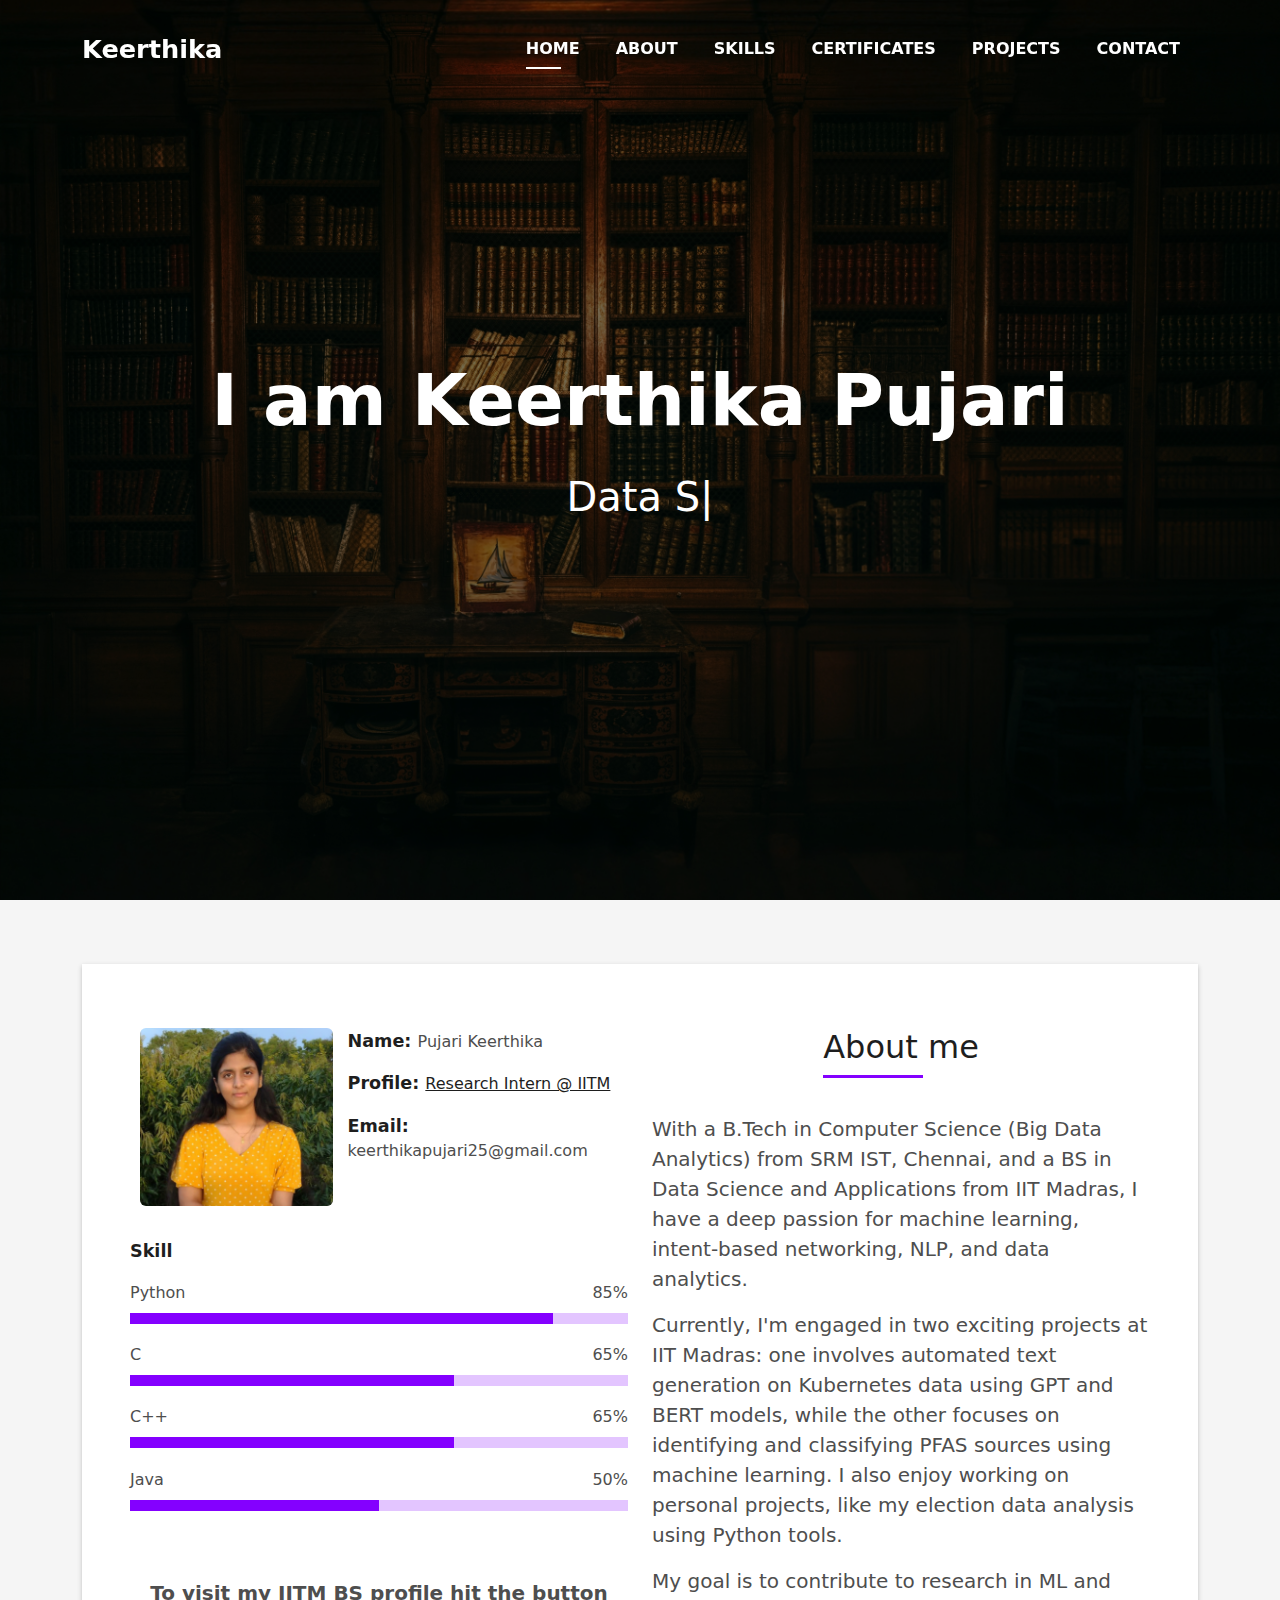
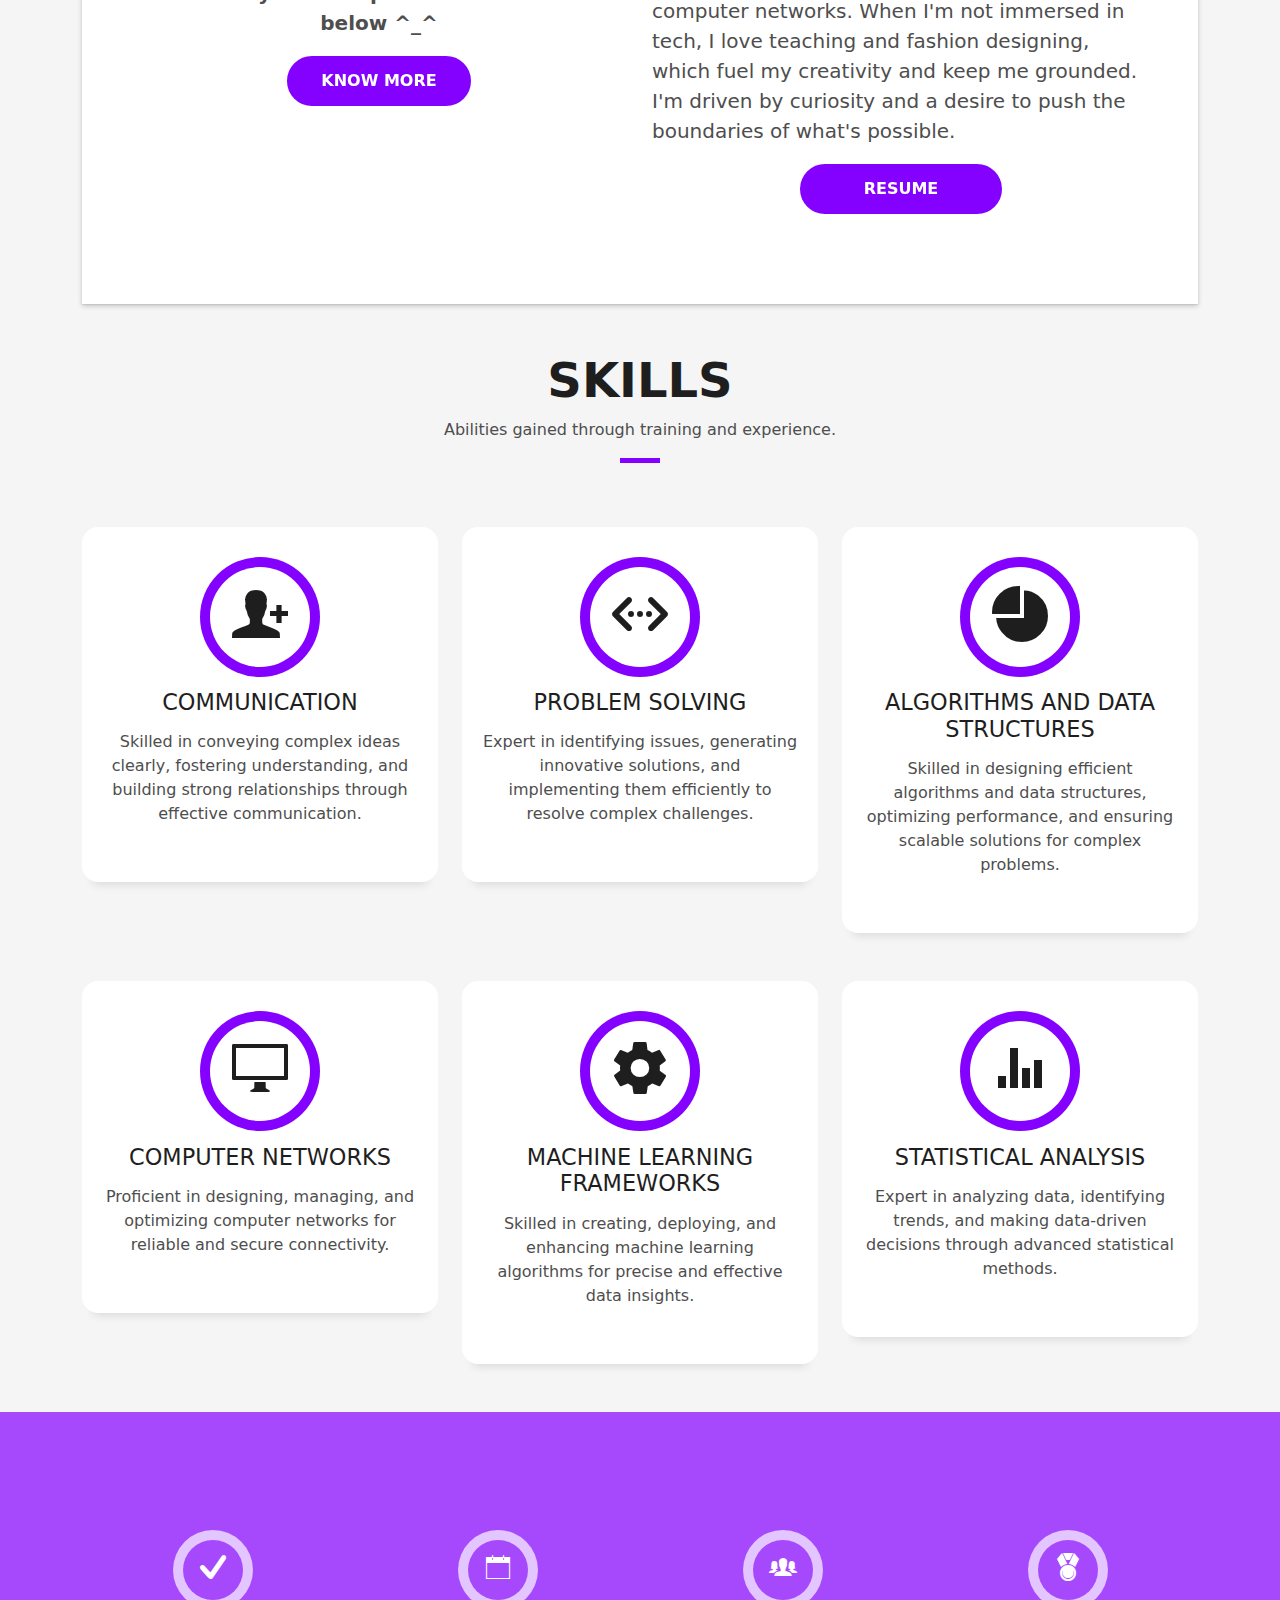
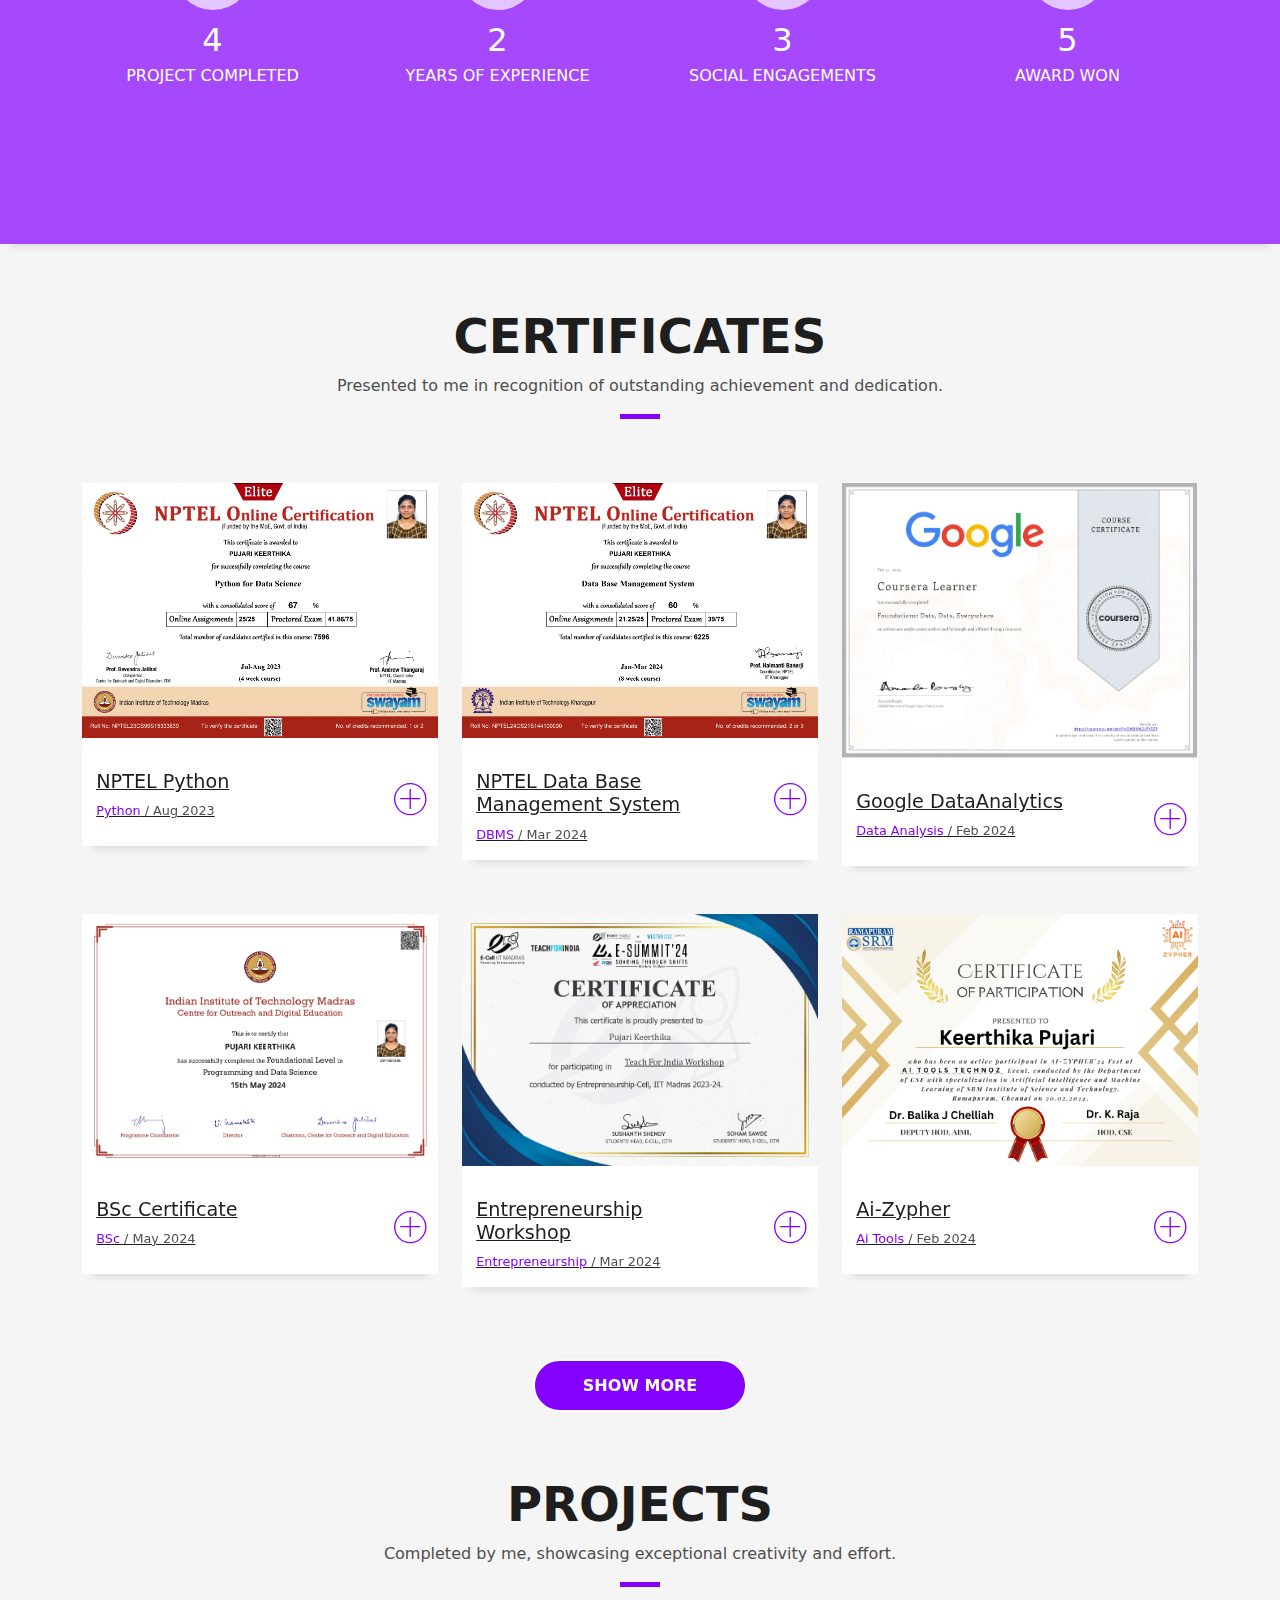
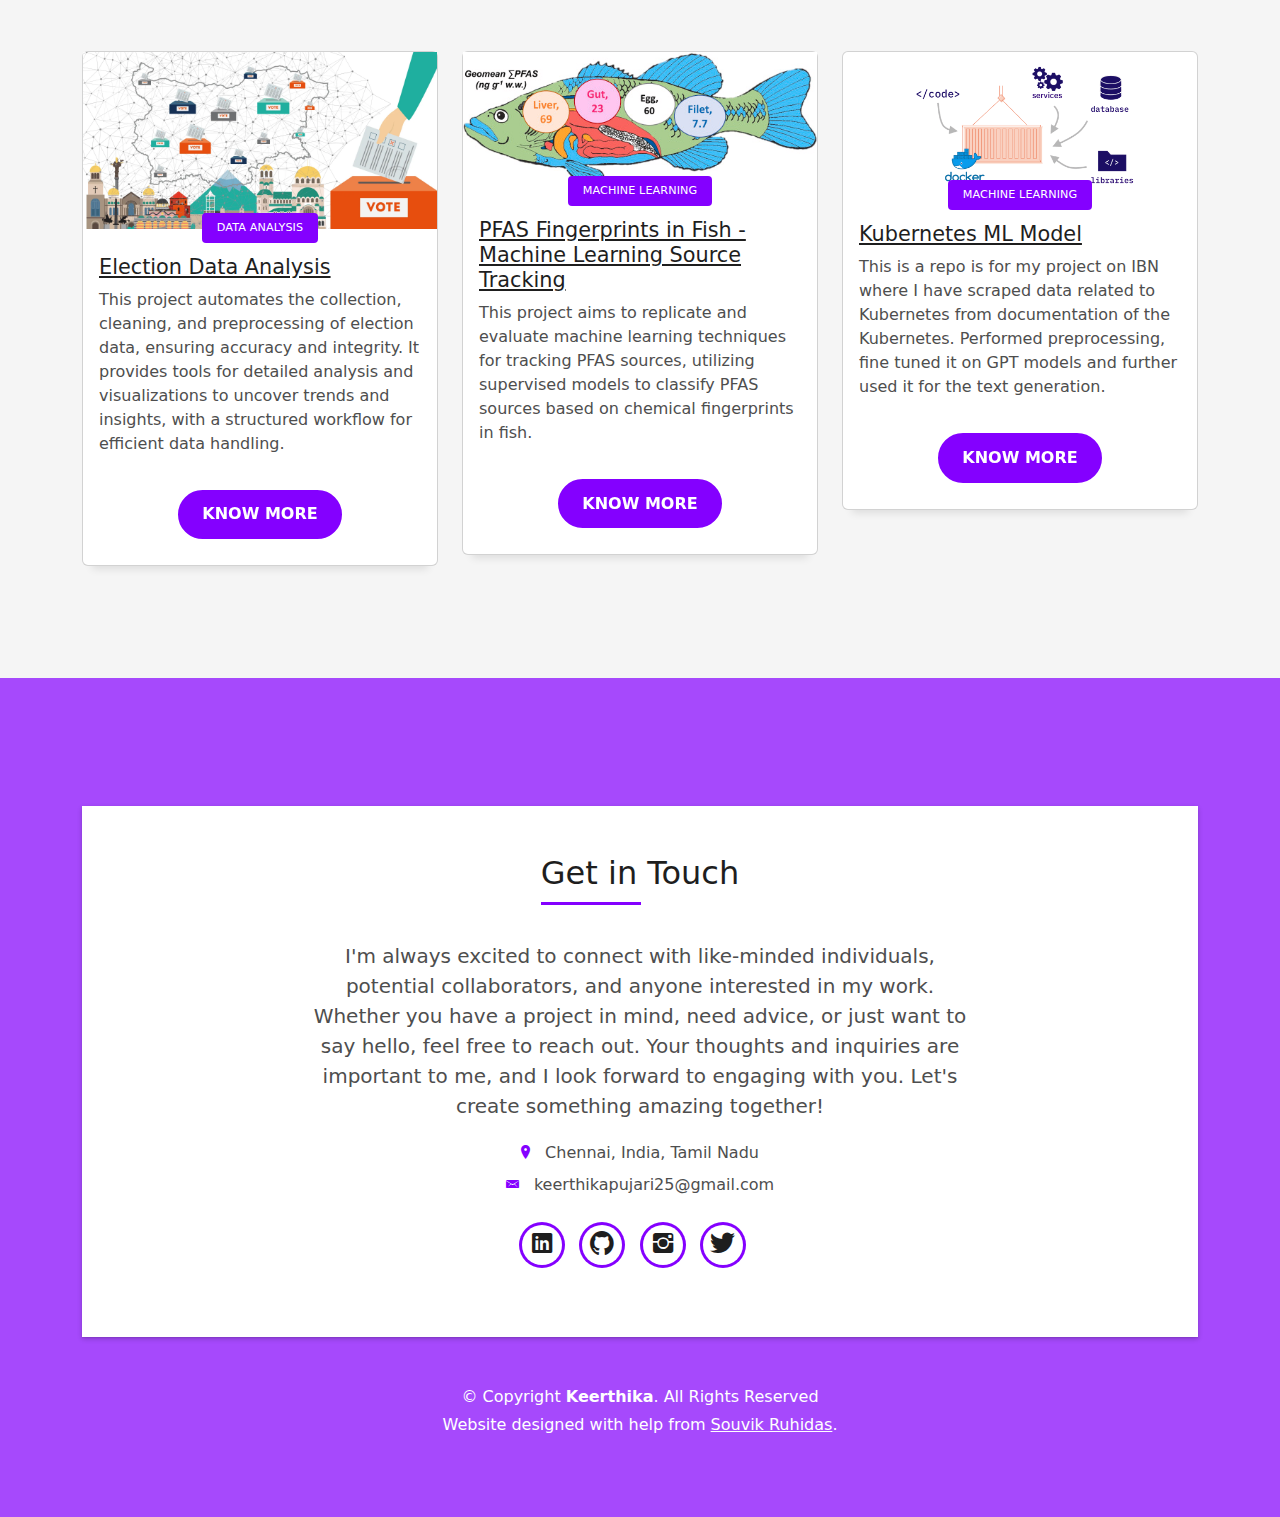
==== index.html @ 36813757 "Updated the details" ====
<!DOCTYPE html>
<html lang="en">

<head>
  <meta charset="utf-8">
  <title>Pujari Keerthika-Portfolio</title>
  <meta content="width=device-width, initial-scale=1.0" name="viewport">
  <meta content="" name="keywords">
  <meta content="" name="description">

  <!-- Favicons -->
  <link href="img/favicon.png" rel="icon">
  <link href="img/apple-touch-icon.png" rel="apple-touch-icon">

  <!-- Bootstrap CSS File -->
  <link href="lib/bootstrap/css/bootstrap.min.css" rel="stylesheet">
  <link href="https://cdn.jsdelivr.net/npm/bootstrap@5.3.0/dist/css/bootstrap.min.css" rel="stylesheet">


  <!-- Libraries CSS Files -->
  <link href="lib/font-awesome/css/font-awesome.min.css" rel="stylesheet">
  <link href="lib/animate/animate.min.css" rel="stylesheet">
  <link href="lib/ionicons/css/ionicons.min.css" rel="stylesheet">
  <link href="lib/owlcarousel/assets/owl.carousel.min.css" rel="stylesheet">
  <link href="lib/lightbox/css/lightbox.min.css" rel="stylesheet">

  <!-- Main Stylesheet File -->
  <link href="css/styles.css" rel="stylesheet">

</head>

<body id="page-top">

  <!--/ Nav Star /-->
  <nav class="navbar navbar-b navbar-trans navbar-expand-md fixed-top" id="mainNav">
    <div class="container">
      <a class="navbar-brand js-scroll" href="#page-top">Keerthika</a>
      <button class="navbar-toggler collapsed" type="button" data-toggle="collapse" data-target="#navbarDefault"
        aria-controls="navbarDefault" aria-expanded="false" aria-label="Toggle navigation">
        <span></span>
        <span></span>
        <span></span>
      </button>
      <div class="navbar-collapse collapse justify-content-end" id="navbarDefault">
        <ul class="navbar-nav">
          <li class="nav-item">
            <a class="nav-link js-scroll active" href="#home">Home</a>
          </li>
          <li class="nav-item">
            <a class="nav-link js-scroll" href="#about">About</a>
          </li>
          <li class="nav-item">
            <a class="nav-link js-scroll" href="#service">Skills</a>
          </li>
          <li class="nav-item">
            <a class="nav-link js-scroll" href="#work">Certificates</a>
          </li>
          <li class="nav-item">
            <a class="nav-link js-scroll" href="#blog">Projects</a>
          </li>
          <li class="nav-item">
            <a class="nav-link js-scroll" href="#contact">Contact</a>
          </li>
        </ul>
      </div>
    </div>
  </nav>
  <!--/ Nav End /-->

  <!--/ Intro Skew Star /-->
  <div id="home" class="intro route bg-image" style="background-image: url(img/intro-bg.jpg)">
    <div class="overlay-itro"></div>
    <div class="intro-content display-table">
      <div class="table-cell">
        <div class="container">
          <!--<p class="display-6 color-d">Hello, world!</p>-->
          <h1 class="intro-title mb-4">I am Keerthika Pujari</h1>
          <p class="intro-subtitle"><span class="text-slider-items">Data Science and Machine Learning
              Enthusiast</span><strong class="text-slider"></strong></p>
          <!-- <p class="pt-3"><a class="btn btn-primary btn js-scroll px-4" href="#about" role="button">Learn More</a></p> -->
        </div>
      </div>
    </div>
  </div>
  <!--/ Intro Skew End /-->

  <section id="about" class="about-mf sect-pt4 route">
    <div class="container">
      <div class="row">
        <div class="col-sm-12">
          <div class="box-shadow-full">
            <div class="row">
              <div class="col-md-6">
                <div class="row">
                  <div class="col-sm-6 col-md-5">
                    <div class="about-img">
                      <img src="img/me.jpeg" class="img-fluid rounded b-shadow-a" alt="">
                    </div>
                  </div>
                  <div class="col-sm-6 col-md-7">
                    <div class="about-info">
                      <p><span class="title-s">Name: </span> <span>Pujari Keerthika</span></p>
                      <p><span class="title-s">Profile: </span> <span><a
                            href="https://app.onlinedegree.iitm.ac.in/student/23F1001238">Research Intern @
                            IITM</a></span></p>
                      <p><span class="title-s">Email: </span> <span>keerthikapujari25@gmail.com</span></p>
                    </div>
                  </div>
                </div>
                <div class="skill-mf">
                  <p class="title-s">Skill</p>
                  <span>Python</span> <span class="pull-right">85%</span>
                  <div class="progress">
                    <div class="progress-bar" role="progressbar" style="width: 85%;" aria-valuenow="85"
                      aria-valuemin="0" aria-valuemax="100"></div>
                  </div>
                  <span>C</span> <span class="pull-right">65%</span>
                  <div class="progress">
                    <div class="progress-bar" role="progressbar" style="width: 65%" aria-valuenow="75" aria-valuemin="0"
                      aria-valuemax="100"></div>
                  </div>
                  <span>C++</span> <span class="pull-right">65%</span>
                  <div class="progress">
                    <div class="progress-bar" role="progressbar" style="width: 65%" aria-valuenow="50" aria-valuemin="0"
                      aria-valuemax="100"></div>
                  </div>
                  <span>Java</span> <span class="pull-right">50%</span>
                  <div class="progress">
                    <div class="progress-bar" role="progressbar" style="width: 50%" aria-valuenow="90" aria-valuemin="0"
                      aria-valuemax="100"></div>
                  </div>
                </div>
                <br><br>
                <p style="font-size: 1.25em; text-align: center; font-weight: 700;">To visit my IITM BS profile hit the button below ^_^</p>
                <a href="https://app.onlinedegree.iitm.ac.in/student/23F1001238" target="_blank">
                  <button class="btn-24">
                    <span class="text">Know More</span>
                    <span aria-hidden="" class="marquee">Redirect</span>
                  </button>
                </a><br>
              </div>
              <div class="col-md-6">
                <div class="about-me pt-4 pt-md-0">
                  <div class="title-box-2">
                    <h5 class="title-left">
                      About me
                    </h5>
                  </div>
                  <p class="lead">
                    With a B.Tech in Computer Science (Big Data Analytics) from SRM IST, Chennai, and a BS in Data
                    Science
                    and Applications from IIT Madras, I have a deep passion for machine learning, intent-based
                    networking, NLP, and data analytics.
                  </p>
                  <p class="lead">
                    Currently, I'm engaged in two exciting projects at IIT Madras: one involves automated text
                    generation on Kubernetes data using GPT and BERT models,
                    while the other focuses on identifying and classifying PFAS sources using machine learning.
                    I also enjoy working on personal projects, like my election data analysis using Python tools.
                  </p>
                  <p class="lead">
                    My goal is to contribute to research in ML and computer networks. When I'm not immersed in tech, I
                    love teaching and fashion designing,
                    which fuel my creativity and keep me grounded. I'm driven by curiosity and a desire to push the
                    boundaries of what's possible.
                  </p>
                  <a href="./assets/IITM_BS_Resume.pdf" target="_blank">
                    <button class="btn-24">
                      <span class="text">Resume</span>
                      <span aria-hidden="" class="marquee">Download</span>
                    </button>
                  </a><br>
                </div>
              </div>
            </div>
          </div>
        </div>
      </div>
    </div>
  </section>

  <!--/ Section Skills Star /-->
  <section id="service" class="services-mf route">
    <div class="container">
      <div class="row">
        <div class="col-sm-12">
          <div class="title-box text-center">
            <h3 class="title-a">
              Skills
            </h3>
            <p class="subtitle-a">
              Abilities gained through training and experience.
            </p>
            <div class="line-mf"></div>
          </div>
        </div>
      </div>
      <div class="row">
        <div class="col-md-4">
          <div class="service-box">
            <div class="service-ico">
              <span class="ico-circle"><i class="ion-person-add"></i></span>
            </div>
            <div class="service-content">
              <h2 class="s-title">Communication</h2>
              <p class="s-description text-center">
                Skilled in conveying complex ideas clearly, fostering understanding, and building strong relationships
                through effective communication.
              </p>
            </div>
          </div>
        </div>
        <div class="col-md-4">
          <div class="service-box">
            <div class="service-ico">
              <span class="ico-circle"><i class="ion-code-working"></i></span>
            </div>
            <div class="service-content">
              <h2 class="s-title">Problem Solving</h2>
              <p class="s-description text-center">
                Expert in identifying issues, generating innovative solutions, and implementing them efficiently to
                resolve complex challenges.
              </p>
            </div>
          </div>
        </div>
        <div class="col-md-4">
          <div class="service-box">
            <div class="service-ico">
              <span class="ico-circle"><i class="ion-pie-graph"></i></span>
            </div>
            <div class="service-content">
              <h2 class="s-title">Algorithms and Data Structures </h2>
              <p class="s-description text-center">
                Skilled in designing efficient algorithms and data structures, optimizing performance, and ensuring
                scalable solutions for complex problems.
              </p>
            </div>
          </div>
        </div>
        <div class="col-md-4">
          <div class="service-box">
            <div class="service-ico">
              <span class="ico-circle"><i class="ion-monitor"></i></span>
            </div>
            <div class="service-content">
              <h2 class="s-title">Computer Networks</h2>
              <p class="s-description text-center">
                Proficient in designing, managing, and optimizing computer networks for reliable and secure
                connectivity.
              </p>
            </div>
          </div>
        </div>
        <div class="col-md-4">
          <div class="service-box">
            <div class="service-ico">
              <span class="ico-circle"><i class="ion-android-settings"></i></span>
            </div>
            <div class="service-content">
              <h2 class="s-title">Machine Learning Frameworks</h2>
              <p class="s-description text-center">
                Skilled in creating, deploying, and enhancing machine learning algorithms for precise and effective data
                insights.
              </p>
            </div>
          </div>
        </div>
        <div class="col-md-4">
          <div class="service-box">
            <div class="service-ico">
              <span class="ico-circle"><i class="ion-stats-bars"></i></span>
            </div>
            <div class="service-content">
              <h2 class="s-title">Statistical Analysis</h2>
              <p class="s-description text-center">
                Expert in analyzing data, identifying trends, and making data-driven decisions through advanced
                statistical methods.
              </p>
            </div>
          </div>
        </div>
      </div>
    </div>
  </section>
  <!--/ Section Skills End /-->

  <div class="section-counter paralax-mf bg-image" style="background-image: url(img/counters-bg.jpg)">
    <div class="overlay-mf"></div>
    <div class="container">
      <div class="row">
        <div class="col-sm-3 col-lg-3">
          <div class="counter-box">
            <div class="counter-ico">
              <span class="ico-circle"><i class="ion-checkmark-round"></i></span>
            </div>
            <div class="counter-num">
              <p class="counter">4</p>
              <span class="counter-text">PROJECT COMPLETED</span>
            </div>
          </div>
        </div>
        <div class="col-sm-3 col-lg-3">
          <div class="counter-box pt-4 pt-md-0">
            <div class="counter-ico">
              <span class="ico-circle"><i class="ion-ios-calendar-outline"></i></span>
            </div>
            <div class="counter-num">
              <p class="counter">2</p>
              <span class="counter-text">YEARS OF EXPERIENCE</span>
            </div>
          </div>
        </div>
        <div class="col-sm-3 col-lg-3">
          <div class="counter-box pt-4 pt-md-0">
            <div class="counter-ico">
              <span class="ico-circle"><i class="ion-ios-people"></i></span>
            </div>
            <div class="counter-num">
              <p class="counter">3</p>
              <span class="counter-text">SOCIAL ENGAGEMENTS</span>
            </div>
          </div>
        </div>
        <div class="col-sm-3 col-lg-3">
          <div class="counter-box pt-4 pt-md-0">
            <div class="counter-ico">
              <span class="ico-circle"><i class="ion-ribbon-a"></i></span>
            </div>
            <div class="counter-num">
              <p class="counter">5</p>
              <span class="counter-text">AWARD WON</span>
            </div>
          </div>
        </div>
      </div>
    </div>
  </div>

  <!--/ Section Certificate Start /-->
  <section id="work" class="portfolio-mf sect-pt4 route">
    <div class="container">
      <div class="row">
        <div class="col-sm-12">
          <div class="title-box text-center">
            <h3 class="title-a">
              Certificates
            </h3>
            <p class="subtitle-a">
              Presented to me in recognition of outstanding achievement and dedication.
            </p>
            <div class="line-mf"></div>
          </div>
        </div>
      </div>
      <div class="row">
        <div class="col-md-4">
          <div class="work-box">
            <a href="img/Certificates/Python nptel certificate_page-0001.jpg" data-lightbox="gallery-mf">
              <div class="work-img">
                <img src="img/Certificates/Python nptel certificate_page-0001.jpg" alt="" class="img-fluid">
              </div>
              <div class="work-content">
                <div class="row">
                  <div class="col-sm-8">
                    <h2 class="w-title">NPTEL Python</h2>
                    <div class="w-more">
                      <span class="w-ctegory">Python</span> / <span class="w-date">Aug 2023</span>
                    </div>
                  </div>
                  <div class="col-sm-4">
                    <div class="w-like">
                      <span class="ion-ios-plus-outline"></span>
                    </div>
                  </div>
                </div>
              </div>
            </a>
          </div>
        </div>
        <div class="col-md-4">
          <div class="work-box">
            <a href="img/Certificates/Data Base Management System Nptel certificate_page-0001.jpg"
              data-lightbox="gallery-mf">
              <div class="work-img">
                <img src="img/Certificates/Data Base Management System Nptel certificate_page-0001.jpg" alt=""
                  class="img-fluid">
              </div>
              <div class="work-content">
                <div class="row">
                  <div class="col-sm-8">
                    <h2 class="w-title">NPTEL Data Base Management System</h2>
                    <div class="w-more">
                      <span class="w-ctegory">DBMS</span> / <span class="w-date">Mar 2024</span>
                    </div>
                  </div>
                  <div class="col-sm-4">
                    <div class="w-like">
                      <span class="ion-ios-plus-outline"></span>
                    </div>
                  </div>
                </div>
              </div>
            </a>
          </div>
        </div>
        <div class="col-md-4">
          <div class="work-box">
            <a href="img/Certificates/GoogleDataAnalytics_Course1_page-0001.jpg" data-lightbox="gallery-mf">
              <div class="work-img">
                <img src="img/Certificates/GoogleDataAnalytics_Course1_page-0001.jpg" alt="" class="img-fluid">
              </div>
              <div class="work-content">
                <div class="row">
                  <div class="col-sm-8">
                    <h2 class="w-title">Google DataAnalytics</h2>
                    <div class="w-more">
                      <span class="w-ctegory">Data Analysis</span> / <span class="w-date">Feb 2024</span>
                    </div>
                  </div>
                  <div class="col-sm-4">
                    <div class="w-like">
                      <span class="ion-ios-plus-outline"></span>
                    </div>
                  </div>
                </div>
              </div>
            </a>
          </div>
        </div>
        <div class="col-md-4">
          <div class="work-box">
            <a href="img/Certificates/Foundational level_BS Certificate_page-0001.jpg" data-lightbox="gallery-mf">
              <div class="work-img">
                <img src="img/Certificates/Foundational level_BS Certificate_page-0001.jpg" alt="" class="img-fluid">
              </div>
              <div class="work-content">
                <div class="row">
                  <div class="col-sm-8">
                    <h2 class="w-title">BSc Certificate</h2>
                    <div class="w-more">
                      <span class="w-ctegory">BSc</span> / <span class="w-date">May 2024</span>
                    </div>
                  </div>
                  <div class="col-sm-4">
                    <div class="w-like">
                      <span class="ion-ios-plus-outline"></span>
                    </div>
                  </div>
                </div>
              </div>
            </a>
          </div>
        </div>
        <div class="col-md-4">
          <div class="work-box">
            <a href="img/Certificates/Teach for India_E summit_page-0001.jpg" data-lightbox="gallery-mf">
              <div class="work-img">
                <img src="img/Certificates/Teach for India_E summit_page-0001.jpg" alt="" class="img-fluid">
              </div>
              <div class="work-content">
                <div class="row">
                  <div class="col-sm-8">
                    <h2 class="w-title">Entrepreneurship Workshop</h2>
                    <div class="w-more">
                      <span class="w-ctegory">Entrepreneurship</span> / <span class="w-date">Mar 2024</span>
                    </div>
                  </div>
                  <div class="col-sm-4">
                    <div class="w-like">
                      <span class="ion-ios-plus-outline"></span>
                    </div>
                  </div>
                </div>
              </div>
            </a>
          </div>
        </div>
        <div class="col-md-4">
          <div class="work-box">
            <a href="img/Certificates/AI Tools_Certificate.png" data-lightbox="gallery-mf">
              <div class="work-img">
                <img src="img/Certificates/AI Tools_Certificate.png" alt="" class="img-fluid">
              </div>
              <div class="work-content">
                <div class="row">
                  <div class="col-sm-8">
                    <h2 class="w-title">Ai-Zypher</h2>
                    <div class="w-more">
                      <span class="w-ctegory">Ai Tools</span> / <span class="w-date">Feb 2024</span>
                    </div>
                  </div>
                  <div class="col-sm-4">
                    <div class="w-like">
                      <span class="ion-ios-plus-outline"></span>
                    </div>
                  </div>
                </div>
              </div>
            </a>
          </div>
        </div>

      <!-- Show More button -->
      <div class="col-12 text-center mt-4">
        <button class="btn-24" type="button" data-bs-toggle="collapse" data-bs-target="#moreCertificates" aria-expanded="false" aria-controls="moreCertificates">
          <span class="text">Show More</span>
          <span aria-hidden="" class="marquee">show More</span>
        </button>
      </div>

      <!-- Collapsible section for additional certificates -->
      <div class="collapse mt-4" id="moreCertificates">
        <div class="row">
          <!-- Additional Certificate 7 -->
          <div class="col-md-4">
            <div class="work-box">
              <a href="img/Certificates/NPTL_DN.jpeg" data-lightbox="gallery-mf">
                <div class="work-img">
                  <img src="img/Certificates/NPTL_DN.jpeg" alt="" class="img-fluid">
                </div>
                <div class="work-content">
                  <div class="row">
                    <div class="col-sm-8">
                      <h2 class="w-title">NPTEL Demistifying Network</h2>
                      <div class="w-more">
                        <span class="w-ctegory">Demistifying Network</span> / <span class="w-date">Aug 2024</span>
                      </div>
                    </div>
                    <div class="col-sm-4">
                      <div class="w-like">
                        <span class="ion-ios-plus-outline"></span>
                      </div>
                    </div>
                  </div>
                </div>
              </a>
            </div>
          </div>
          <div class="col-md-4">
            <div class="work-box">
              <a href="img/Certificates/NPTEL_ML.jpeg" data-lightbox="gallery-mf">
                <div class="work-img">
                  <img src="img/Certificates/NPTEL_ML.jpeg" alt="" class="img-fluid">
                </div>
                <div class="work-content">
                  <div class="row">
                    <div class="col-sm-8">
                      <h2 class="w-title">NPTEL Machine Learning</h2>
                      <div class="w-more">
                        <span class="w-ctegory">Machine Learning</span> / <span class="w-date">Sep 2024</span>
                      </div>
                    </div>
                    <div class="col-sm-4">
                      <div class="w-like">
                        <span class="ion-ios-plus-outline"></span>
                      </div>
                    </div>
                  </div>
                </div>
              </a>
            </div>
          </div>
          <div class="col-md-4">
            <div class="work-box">
              <a href="img/Certificates/BIS Quiz.jpg" data-lightbox="gallery-mf">
                <div class="work-img">
                  <img src="img/Certificates/BIS Quiz.jpg" alt="" class="img-fluid">
                </div>
                <div class="work-content">
                  <div class="row">
                    <div class="col-sm-8">
                      <h2 class="w-title">BIS Quiz</h2>
                      <div class="w-more">
                        <span class="w-ctegory">Quiz</span> / <span class="w-date">NIL</span>
                      </div>
                    </div>
                    <div class="col-sm-4">
                      <div class="w-like">
                        <span class="ion-ios-plus-outline"></span>
                      </div>
                    </div>
                  </div>
                </div>
              </a>
            </div>
          </div>
          <div class="col-md-4">
            <div class="work-box">
              <a href="img/Certificates/Eda_Hackathon.png" data-lightbox="gallery-mf">
                <div class="work-img">
                  <img src="img/Certificates/Eda_Hackathon.png" alt="" class="img-fluid">
                </div>
                <div class="work-content">
                  <div class="row">
                    <div class="col-sm-8">
                      <h2 class="w-title">Eda Hackathon</h2>
                      <div class="w-more">
                        <span class="w-ctegory">Hackathon</span> / <span class="w-date">NIL</span>
                      </div>
                    </div>
                    <div class="col-sm-4">
                      <div class="w-like">
                        <span class="ion-ios-plus-outline"></span>
                      </div>
                    </div>
                  </div>
                </div>
              </a>
            </div>
          </div>
          <div class="col-md-4">
            <div class="work-box custom-height">
                <a href="img/Certificates/Volunteer Certificate _page-0001.jpg" data-lightbox="gallery-mf">
                    <div class="work-img w-50">
                        <img src="img/Certificates/Volunteer Certificate _page-0001.jpg" alt="" class="img-fluid">
                    </div>
                    <div class="work-content">
                        <div class="row">
                            <div class="col-sm-8">
                                <h2 class="w-title">Comunity Connect</h2>
                                <div class="w-more">
                                    <span class="w-ctegory">Social Work</span> / <span class="w-date">June 2024</span>
                                </div>
                            </div>
                            <div class="col-sm-4">
                                <div class="w-like">
                                    <span class="ion-ios-plus-outline"></span>
                                </div>
                            </div>
                        </div>
                    </div>
                </a>
            </div>
        </div>
        
          <div class="col-md-4">
            <div class="work-box">
              <a href="img/Certificates/Ramanujan Chronicles Certificate_page-0001.jpg" data-lightbox="gallery-mf">
                <div class="work-img">
                  <img src="img/Certificates/Ramanujan Chronicles Certificate_page-0001.jpg" alt="" class="img-fluid">
                </div>
                <div class="work-content">
                  <div class="row">
                    <div class="col-sm-8">
                      <h2 class="w-title">Ramanujan Chronicles Certificate</h2>
                      <div class="w-more">
                        <span class="w-ctegory">Maths</span> / <span class="w-date">Dec 2023</span>
                      </div>
                    </div>
                    <div class="col-sm-4">
                      <div class="w-like">
                        <span class="ion-ios-plus-outline"></span>
                      </div>
                    </div>
                  </div>
                </div>
              </a>
            </div>
          </div>
          <div class="col-md-4">
            <div class="work-box">
              <a href="img/Certificates/Number Nexus Certificate_page-0001.jpg" data-lightbox="gallery-mf">
                <div class="work-img">
                  <img src="img/Certificates/Number Nexus Certificate_page-0001.jpg" alt="" class="img-fluid">
                </div>
                <div class="work-content">
                  <div class="row">
                    <div class="col-sm-8">
                      <h2 class="w-title">Number Nexus Certificate</h2>
                      <div class="w-more">
                        <span class="w-ctegory">Maths</span> / <span class="w-date">NIL</span>
                      </div>
                    </div>
                    <div class="col-sm-4">
                      <div class="w-like">
                        <span class="ion-ios-plus-outline"></span>
                      </div>
                    </div>
                  </div>
                </div>
              </a>
            </div>
          </div>
          <div class="col-md-4">
            <div class="work-box">
              <a href="img/Certificates/Codechef Certificate_page-0001.jpg" data-lightbox="gallery-mf">
                <div class="work-img">
                  <img src="img/Certificates/Codechef Certificate_page-0001.jpg" alt="" class="img-fluid">
                </div>
                <div class="work-content">
                  <div class="row">
                    <div class="col-sm-8">
                      <h2 class="w-title">Demistifying Web 3.0</h2>
                      <div class="w-more">
                        <span class="w-ctegory">Web Devlopment</span> / <span class="w-date">NIL</span>
                      </div>
                    </div>
                    <div class="col-sm-4">
                      <div class="w-like">
                        <span class="ion-ios-plus-outline"></span>
                      </div>
                    </div>
                  </div>
                </div>
              </a>
            </div>
          </div>
          </div>
          <!-- Repeat the above block for more additional certificates -->
        </div>
      </div>
    </div>
  </div>
</section>
<!--/ Section Certificate End /-->

  <!--/ Section Project /-->
  <section id="blog" class="blog-mf sect-pt4 route">
    <div class="container">
      <div class="row">
        <div class="col-sm-12">
          <div class="title-box text-center">
            <h3 class="title-a">
              Projects
            </h3>
            <p class="subtitle-a">
              Completed by me, showcasing exceptional creativity and effort.
            </p>
            <div class="line-mf"></div>
          </div>
        </div>
      </div>
      <div class="row">
        <div class="col-md-4">
          <div class="card card-blog">
            <div class="card-img">
              <a href="https://github.com/keethu12345/Election_Data_Analysis"><img src="img/project1.jpg" alt=""
                  class="img-fluid"></a>
            </div>
            <div class="card-body">
              <div class="card-category-box">
                <div class="card-category">
                  <h6 class="category">Data Analysis</h6>
                </div>
              </div>
              <h3 class="card-title"><a href="https://github.com/keethu12345/Election_Data_Analysis">Election Data
                  Analysis</a></h3>
              <p class="card-description">
                This project automates the collection, cleaning, and preprocessing of election data, ensuring accuracy
                and integrity. It provides tools for detailed analysis and visualizations to uncover trends and
                insights, with a structured workflow for efficient data handling.
              </p>
            </div>
            <a href="https://github.com/keethu12345/Election_Data_Analysis" target="_blank">
              <button class="btn-23">
                <span class="text">Know More</span>
                <span aria-hidden="" class="marquee">Github</span>
              </button>
            </a><br>
          </div>
        </div>
        <div class="col-md-4">
          <div class="card card-blog">
            <div class="card-img">
              <a href="https://github.com/keethu12345/Tracing_PFAS_Source_Using_ML"><img src="img/project2.jpg" alt=""
                  class="img-fluid"></a>
            </div>
            <div class="card-body">
              <div class="card-category-box">
                <div class="card-category">
                  <h6 class="category">Machine Learning</h6>
                </div>
              </div>
              <h3 class="card-title"><a href="https://github.com/keethu12345/Tracing_PFAS_Source_Using_ML">PFAS
                  Fingerprints in Fish - Machine Learning Source Tracking</a></h3>
              <p class="card-description">
                This project aims to replicate and evaluate machine learning techniques for tracking PFAS sources,
                utilizing supervised models to classify PFAS sources based on chemical fingerprints in fish.
              </p>
            </div>
            <a href="https://github.com/keethu12345/Tracing_PFAS_Source_Using_ML" target="_blank">
              <button class="btn-23">
                <span class="text">Know More</span>
                <span aria-hidden="" class="marquee">Github</span>
              </button>
            </a><br>
          </div>
        </div>
        <div class="col-md-4">
          <div class="card card-blog">
            <div class="card-img">
              <a href="https://github.com/keethu12345/Kubernetes_ML-Model"><img src="img/project3.png" alt=""
                  class="img-fluid"></a>
            </div>
            <div class="card-body">
              <div class="card-category-box">
                <div class="card-category">
                  <h6 class="category">Machine Learning</h6>
                </div>
              </div>
              <h3 class="card-title"><a href="https://github.com/keethu12345/Kubernetes_ML-Model">Kubernetes ML
                  Model</a></h3>
              <p class="card-description">
                This is a repo is for my project on IBN where I have scraped data related to Kubernetes from
                documentation of the Kubernetes. Performed preprocessing, fine tuned it on GPT models and further used
                it for the text generation.
              </p>
            </div>
            <a href="https://github.com/keethu12345/Kubernetes_ML-Model" target="_blank">
              <button class="btn-23">
                <span class="text">Know More</span>
                <span aria-hidden="" class="marquee">Github</span>
              </button>
            </a><br>
          </div>
        </div>
      </div>
    </div>
  </section>
  <!--/ Section Project End /-->

  <!--/ Section Contact-Footer Start /-->
  <section class="paralax-mf footer-paralax bg-image sect-mt4 route" style="background-image: url(img/overlay-bg.jpg)">
    <div class="overlay-mf"></div>
    <div class="container">
      <div class="row">
        <div class="col-sm-12">
          <div class="contact-mf">
            <div id="contact" class="box-shadow-full">
              <div class="row justify-content-center">
                <div class="col-md-8">
                  <div class="title-box-2">
                    <h5 class="title-left text-center">
                      Get in Touch
                    </h5>
                  </div>
                  <div class="more-info text-center">
                    <p class="lead">
                      I'm always excited to connect with like-minded individuals, potential collaborators, and anyone
                      interested in my work. Whether you have a project in mind, need advice, or just want to say hello,
                      feel free to reach out. Your thoughts and inquiries are important to me, and I look forward to
                      engaging with you. Let's create something amazing together!
                    </p>
                    <ul class="list-ico">
                      <li><span class="ion-ios-location"></span> Chennai, India, Tamil Nadu</li>
                      <li><span class="ion-email"></span> keerthikapujari25@gmail.com</li>
                    </ul>
                  </div>
                  <div class="socials text-center">
                    <ul>
                      <li><a href="https://www.linkedin.com/in/keerthika-pujari-404bb424b/"><span class="ico-circle"><i
                              class="ion-social-linkedin"></i></span></a></li>
                      <li><a href="https://github.com/keethu12345"><span class="ico-circle"><i
                              class="ion-social-github"></i></span></a></li>
                      <li><a href="https://www.instagram.com/keethu2204/"><span class="ico-circle"><i
                              class="ion-social-instagram"></i></span></a></li>
                      <li><a href="https://x.com/keekee2204"><span class="ico-circle"><i
                              class="ion-social-twitter"></i></span></a></li>
                    </ul>
                  </div>
                </div>
              </div>
            </div>
          </div>
        </div>
      </div>
    </div>
    <footer>
      <div class="container">
        <div class="row">
          <div class="col-sm-12">
            <div class="copyright-box">
              <p class="copyright">&copy; Copyright <strong>Keerthika</strong>. All Rights Reserved</p>
              <div class="credits">
                <p>Website designed with help from <a href="https://github.com/Souvik8426">Souvik Ruhidas</a>.</p>
                <div style="margin-top: 10px;">
                </div>
              </div>
            </div>
          </div>
        </div>
      </div>
    </footer>
  </section>
  <!--/ Section Contact-Footer end /-->


  <a href="#" class="back-to-top"><i class="fa fa-chevron-up"></i></a>
  <div id="preloader"></div>

  <!-- JavaScript Libraries -->
  <script src="lib/jquery/jquery.min.js"></script>
  <script src="lib/jquery/jquery-migrate.min.js"></script>
  <script src="lib/popper/popper.min.js"></script>
  <script src="lib/bootstrap/js/bootstrap.min.js"></script>
  <script src="lib/easing/easing.min.js"></script>
  <script src="lib/counterup/jquery.waypoints.min.js"></script>
  <script src="lib/counterup/jquery.counterup.js"></script>
  <script src="lib/owlcarousel/owl.carousel.min.js"></script>
  <script src="lib/lightbox/js/lightbox.min.js"></script>
  <script src="lib/typed/typed.min.js"></script>
  <!-- Contact Form JavaScript File -->
  <script src="contactform/contactform.js"></script>

  <!-- Template Main Javascript File -->
  <script src="js/main.js"></script>

  <!-- Bootstrap JS (required for collapse functionality) -->
  <script src="https://cdn.jsdelivr.net/npm/bootstrap@5.3.0/dist/js/bootstrap.bundle.min.js"></script>


</body>

</html>
---- css/styles.css ----
/*======================================
//--//-->   STYLES GENERALES
======================================*/

body {
  background-color: #f5f5f5;
  color: #4e4e4e;
}

h1,
h2,
h3,
h4,
h5,
h6 {
  color: #1e1e1e;
}

a {
  color: #1e1e1e;
  transition: all 0.5s ease-in-out;
}

a:hover {
  color: #8400ff;
  text-decoration: none;
  transition: all 0.5s ease-in-out;
}

.p-r {
  position: relative;
}

.color-a {
  color: #8400ff;
}

.color-d {
  color: #f5f5f5;
}

.color-text-a {
  color: #4e4e4e;
}

.box-shadow,
.paralax-mf,
.service-box,
.work-box,
.card-blog {
  box-shadow: 0 13px 8px -10px rgba(0, 0, 0, 0.1);
}

.box-shadow-a,
.button:hover {
  box-shadow: 0 0 0 4px #e3c5ff;
}

.display-5 {
  font-size: 2.5rem;
  font-weight: 300;
  line-height: 1.1;
}

.display-6 {
  font-size: 2rem;
  font-weight: 300;
  line-height: 1.1;
}

.avatar {
  width: 32px;
  height: 32px;
  margin-right: 4px;
  overflow: hidden;
}

.bg-image {
  background-repeat: no-repeat;
  background-attachment: fixed;
  background-size: cover;
  background-position: center center;
}

.overlay-mf {
  background-color: #8400ff;
}

.overlay-mf {
  position: absolute;
  top: 0;
  left: 0px;
  padding: 0;
  height: 100%;
  width: 100%;
  opacity: .7;
}

.paralax-mf {
  position: relative;
  padding: 8rem 0;
}

.display-table {
  width: 100%;
  height: 100%;
  display: table;
}

.table-cell {
  display: table-cell;
  vertical-align: middle;
}

/*--/ Sections /--*/

.sect-4 {
  padding: 4rem 0;
}

.sect-pt4 {
  padding-top: 4rem;
}

.sect-mt4 {
  margin-top: 4rem;
}

/*--/ Title s /--*/

.title-s {
  font-weight: 600;
  color: #1e1e1e;
  font-size: 1.1rem;
}

/*--/ Title A /--*/

.title-box {
  margin-bottom: 4rem;
}

.title-a {
  font-size: 3rem;
  font-weight: bold;
  text-transform: uppercase;
}

.subtitle-a {
  color: #4e4e4e;
}

.line-mf {
  width: 40px;
  height: 5px;
  background-color: #8400ff;
  margin: 0 auto;
}

/*--/ Title Left /--*/

.title-box-2 {
  margin-bottom: 3rem;
}

.title-left {
  font-size: 2rem;
  position: relative;
}

.title-left:before {
  content: '';
  position: absolute;
  height: 3px;
  background-color: #8400ff;
  width: 100px;
  bottom: -12px;
}

/*--/ Title Left /--*/

.title-box-2 {
  margin-bottom: 3rem;
  text-align: center;
}

.title-center {
  font-size: 2rem;
  position: relative;
  display: inline-block;
}

.title-center:before {
  content: '';
  position: absolute;
  height: 3px;
  background-color: #8400ff;
  width: 100px;
  bottom: -12px;
  left: 50%;
  transform: translateX(-50%);
}

/*------/ About me Button /------*/

.btn-24,
.btn-24 *,
.btn-24 :after,
.btn-24 :before,
.btn-24:after,
.btn-24:before {
  border: 0 solid;
  box-sizing: border-box;
}

.btn-24 {
  -webkit-tap-highlight-color: transparent;
  -webkit-appearance: button;
  background-color: #8400ff;
  background-image: none;
  color: #fff;
  cursor: pointer;
  font-family: ui-sans-serif, system-ui, -apple-system, BlinkMacSystemFont,
    Segoe UI, Roboto, Helvetica Neue, Arial, Noto Sans, sans-serif,
    Apple Color Emoji, Segoe UI Emoji, Segoe UI Symbol, Noto Color Emoji;
  font-size: 100%;
  font-weight: 900;
  line-height: 1.5;
  margin: 0;
  -webkit-mask-image: -webkit-radial-gradient(#000, #fff);
  padding: 0;
  text-transform: uppercase;
}

.btn-24:disabled {
  cursor: default;
}

.btn-24:-moz-focusring {
  outline: auto;
}

.btn-24 svg {
  display: block;
  vertical-align: middle;
}

.btn-24 [hidden] {
  display: none;
}

.btn-24 {
  display: block;
  margin: 0 auto;
  border-radius: 99rem;
  border-width: 2px;
  overflow: hidden;
  padding: 0.8rem 3rem;
  position: relative;
}

.btn-24 span {
  display: grid;
  inset: 0;
  place-items: center;
  position: absolute;
  transition: opacity 0.2s ease;
}

.btn-24 .marquee {
  --spacing: 7em;
  --start: 0em;
  --end: 5em;
  -webkit-animation: marquee 1s linear infinite;
  animation: marquee 1s linear infinite;
  -webkit-animation-play-state: paused;
  animation-play-state: paused;
  opacity: 0;
  position: relative;
  text-shadow: #fff var(--spacing) 0, #fff calc(var(--spacing) * -1) 0,
    #fff calc(var(--spacing) * -2) 0;
}

.btn-24:hover .marquee {
  -webkit-animation-play-state: running;
  animation-play-state: running;
  opacity: 1;
}

.btn-24:hover .text {
  opacity: 0;
}

@-webkit-keyframes marquee {
  0% {
    transform: translateX(var(--start));
  }

  to {
    transform: translateX(var(--end));
  }
}

@keyframes marquee {
  0% {
    transform: translateX(var(--start));
  }

  to {
    transform: translateX(var(--end));
  }
}


/*------/ Project Button /------*/
.btn-23,
.btn-23 *,
.btn-23 :after,
.btn-23 :before,
.btn-23:after,
.btn-23:before {
  border: 0 solid;
  box-sizing: border-box;
}

.btn-23 {
  -webkit-tap-highlight-color: transparent;
  -webkit-appearance: button;
  background-color: #8400ff;
  background-image: none;
  color: #fff;
  cursor: pointer;
  font-family: ui-sans-serif, system-ui, -apple-system, BlinkMacSystemFont,
    Segoe UI, Roboto, Helvetica Neue, Arial, Noto Sans, sans-serif,
    Apple Color Emoji, Segoe UI Emoji, Segoe UI Symbol, Noto Color Emoji;
  font-size: 100%;
  font-weight: 900;
  line-height: 1.5;
  margin: 0;
  -webkit-mask-image: -webkit-radial-gradient(#000, #fff);
  padding: 0;
  text-transform: uppercase;
}

.btn-23:disabled {
  cursor: default;
}

.btn-23:-moz-focusring {
  outline: auto;
}

.btn-23 svg {
  display: block;
  vertical-align: middle;
}

.btn-23 [hidden] {
  display: none;
}

.btn-23 {
  border-radius: 99rem;
  border-width: 2px;
  overflow: hidden;
  padding: 0.8rem 3rem;
  position: relative;
  display: block;
  margin: 0 auto;
}

.btn-23 span {
  display: grid;
  inset: 0;
  place-items: center;
  position: absolute;
  transition: opacity 0.2s ease;
}

.btn-23 .marquee {
  --spacing: 5em;
  --start: 0em;
  --end: 5em;
  -webkit-animation: marquee 1s linear infinite;
  animation: marquee 1s linear infinite;
  -webkit-animation-play-state: paused;
  animation-play-state: paused;
  opacity: 0;
  position: relative;
  text-shadow: #fff var(--spacing) 0, #fff calc(var(--spacing) * -1) 0,
    #fff calc(var(--spacing) * -2) 0;
}

.btn-23:hover .marquee {
  -webkit-animation-play-state: running;
  animation-play-state: running;
  opacity: 1;
}

.btn-23:hover .text {
  opacity: 0;
}

@-webkit-keyframes marquee {
  0% {
    transform: translateX(var(--start));
  }

  to {
    transform: translateX(var(--end));
  }
}

@keyframes marquee {
  0% {
    transform: translateX(var(--start));
  }

  to {
    transform: translateX(var(--end));
  }
}

/*------/ Box /------*/

.box-pl2 {
  padding-left: 2rem;
}

.box-shadow-full {
  padding: 3rem 1.25rem;
  position: relative;
  background-color: #fff;
  margin-bottom: 3rem;
  z-index: 2;
  box-shadow: 0 1px 1px 0 rgba(0, 0, 0, 0.06), 0 2px 5px 0 rgba(0, 0, 0, 0.2);
}

/*------/ Socials /------*/

.socials {
  padding: 1.5rem 0;
}

.socials ul li {
  display: inline-block;
}

.socials .ico-circle {
  height: 40px;
  width: 40px;
  font-size: 1.7rem;
  border-radius: 50%;
  line-height: 1.4;
  margin: 0 15px 0 0;
  box-shadow: 0 0 0 3px #8400ff;
  transition: all 500ms ease;
}

.socials .ico-circle:hover {
  background-color: #8400ff;
  color: #fff;
  box-shadow: 0 0 0 3px #e3c5ff;
  transition: all 500ms ease;
}

/*------/ Ul resect /------*/

.ul-resect,
.socials ul,
.list-ico,
.blog-wrapper .post-meta ul,
.box-comments .list-comments,
.widget-sidebar .list-sidebar,
.widget-tags ul {
  list-style: none;
  padding-left: 0;
  margin-bottom: 0;
}

.list-ico {
  line-height: 2;
}

.list-ico span {
  color: #8400ff;
  margin-right: 10px;
}

/*------/ Ico Circle /------*/

.ico-circle {
  height: 100px;
  width: 100px;
  font-size: 2rem;
  border-radius: 50%;
  line-height: 1.55;
  margin: 0 auto;
  text-align: center;
  box-shadow: 0 0 0 10px #8400ff;
  display: block;
}

/*------/ Owl Carousel /------*/

.owl-theme .owl-dots {
  text-align: center;
  margin-top: 18px;
}

.owl-theme .owl-dots .owl-dot {
  display: inline-block;
}

.owl-theme .owl-dots .owl-dot span {
  width: 18px;
  height: 7px;
  margin: 5px 5px;
  background: #e3c5ff;
  border: 0px solid #e3c5ff;
  display: block;
  transition: all 0.6s ease-in-out;
  cursor: pointer;
}

.owl-theme .owl-dots .owl-dot:hover span {
  background-color: #e3c5ff;
}

.owl-theme .owl-dots .owl-dot.active span {
  background-color: #1B1B1B;
  width: 25px;
}

/*--/ Scrolltop s /--*/

.scrolltop-mf {
  position: relative;
  display: none;
}

.scrolltop-mf span {
  z-index: 999;
  position: fixed;
  width: 42px;
  height: 42px;
  background-color: #8400ff;
  opacity: .7;
  font-size: 1.6rem;
  line-height: 1.5;
  text-align: center;
  color: #fff;
  top: auto;
  left: auto;
  right: 30px;
  bottom: 50px;
  cursor: pointer;
  border-radius: 50%;
}

/* Back to top button */

.back-to-top {
  position: fixed;
  display: none;
  background: #8400ff;
  color: #fff;
  width: 44px;
  height: 44px;
  text-align: center;
  line-height: 1;
  font-size: 16px;
  border-radius: 50%;
  right: 15px;
  bottom: 15px;
  transition: background 0.5s;
  z-index: 11;
}

.back-to-top i {
  padding-top: 12px;
  color: #fff;
}

/* Prelaoder */

#preloader {
  position: fixed;
  top: 0;
  left: 0;
  right: 0;
  bottom: 0;
  z-index: 9999;
  overflow: hidden;
  background: #fff;
}

#preloader:before {
  content: "";
  position: fixed;
  top: calc(50% - 30px);
  left: calc(50% - 30px);
  border: 6px solid #f2f2f2;
  border-top: 6px solid #8400ff;
  border-radius: 50%;
  width: 60px;
  height: 60px;
  -webkit-animation: animate-preloader 1s linear infinite;
  animation: animate-preloader 1s linear infinite;
}

@-webkit-keyframes animate-preloader {
  0% {
    -webkit-transform: rotate(0deg);
    transform: rotate(0deg);
  }

  100% {
    -webkit-transform: rotate(360deg);
    transform: rotate(360deg);
  }
}

@keyframes animate-preloader {
  0% {
    -webkit-transform: rotate(0deg);
    transform: rotate(0deg);
  }

  100% {
    -webkit-transform: rotate(360deg);
    transform: rotate(360deg);
  }
}

/*======================================
//--//-->   NAVBAR
======================================*/

.navbar-b {
  transition: all .5s ease-in-out;
  background-color: transparent;
  padding-top: 1.563rem;
  padding-bottom: 1.563rem;
}

.navbar-b.navbar-reduce {
  box-shadow: 0px 6px 9px 0px rgba(0, 0, 0, 0.06);
}

.navbar-b.navbar-trans .nav-item,
.navbar-b.navbar-reduce .nav-item {
  position: relative;
  padding-right: 10px;
  padding-left: 0;
}

.navbar-b.navbar-trans .nav-link,
.navbar-b.navbar-reduce .nav-link {
  color: #fff;
  text-transform: uppercase;
  font-weight: 600;
}

.navbar-b.navbar-trans .nav-link:before,
.navbar-b.navbar-reduce .nav-link:before {
  content: '';
  position: absolute;
  margin-left: 0px;
  width: 0%;
  bottom: 0;
  left: 0;
  height: 2px;
  transition: all 500ms ease;
}

.navbar-b.navbar-trans .nav-link:hover,
.navbar-b.navbar-reduce .nav-link:hover {
  color: #1B1B1B;
}

.navbar-b.navbar-trans .nav-link:hover:before,
.navbar-b.navbar-reduce .nav-link:hover:before {
  width: 35px;
}

.navbar-b.navbar-trans .show > .nav-link:before,
.navbar-b.navbar-trans .active > .nav-link:before,
.navbar-b.navbar-trans .nav-link.show:before,
.navbar-b.navbar-trans .nav-link.active:before,
.navbar-b.navbar-reduce .show > .nav-link:before,
.navbar-b.navbar-reduce .active > .nav-link:before,
.navbar-b.navbar-reduce .nav-link.show:before,
.navbar-b.navbar-reduce .nav-link.active:before {
  width: 35px;
}

.navbar-b.navbar-trans .nav-link:before {
  background-color: #fff;
}

.navbar-b.navbar-trans .nav-link:hover {
  color: #fff;
}

.navbar-b.navbar-trans .show > .nav-link,
.navbar-b.navbar-trans .active > .nav-link,
.navbar-b.navbar-trans .nav-link.show,
.navbar-b.navbar-trans .nav-link.active {
  color: #fff;
}

.navbar-b.navbar-reduce {
  transition: all .5s ease-in-out;
  background-color: #fff;
  padding-top: 15px;
  padding-bottom: 15px;
}

.navbar-b.navbar-reduce .nav-link {
  color: #8400ff;
}

.navbar-b.navbar-reduce .nav-link:before {
  background-color: #8400ff;
}

.navbar-b.navbar-reduce .nav-link:hover {
  color: #8400ff;
}

.navbar-b.navbar-reduce .show > .nav-link,
.navbar-b.navbar-reduce .active > .nav-link,
.navbar-b.navbar-reduce .nav-link.show,
.navbar-b.navbar-reduce .nav-link.active {
  color: #8400ff;
}

.navbar-b.navbar-reduce .navbar-brand {
  color: #8400ff;
}

.navbar-b.navbar-reduce .navbar-toggler span {
  background-color: #1B1B1B;
}

.navbar-b .navbar-brand {
  color: #fff;
  font-size: 1.6rem;
  font-weight: 600;
}

.navbar-b .navbar-nav .dropdown-item.show .dropdown-menu,
.navbar-b .dropdown.show .dropdown-menu,
.navbar-b .dropdown-btn.show .dropdown-menu {
  -webkit-transform: translate3d(0px, 0px, 0px);
  transform: translate3d(0px, 0px, 0px);
  visibility: visible !important;
}

.navbar-b .dropdown-menu {
  margin: 1.12rem 0 0;
  border-radius: 0;
}

.navbar-b .dropdown-menu .dropdown-item {
  padding: .7rem 1.7rem;
  transition: all 500ms ease;
}

.navbar-b .dropdown-menu .dropdown-item:hover {
  background-color: #8400ff;
  color: #fff;
  transition: all 500ms ease;
}

.navbar-b .dropdown-menu .dropdown-item.active {
  background-color: #8400ff;
}

/*--/ Hamburger Navbar /--*/

.navbar-toggler {
  position: relative;
}

.navbar-toggler:focus,
.navbar-toggler:active {
  outline: 0;
}

.navbar-toggler span {
  display: block;
  background-color: #fff;
  height: 3px;
  width: 25px;
  margin-top: 4px;
  margin-bottom: 4px;
  -webkit-transform: rotate(0deg);
  transform: rotate(0deg);
  left: 0;
  opacity: 1;
}

.navbar-toggler span:nth-child(1),
.navbar-toggler span:nth-child(3) {
  transition: -webkit-transform .35s ease-in-out;
  transition: transform .35s ease-in-out;
  transition: transform .35s ease-in-out, -webkit-transform .35s ease-in-out;
}

.navbar-toggler:not(.collapsed) span:nth-child(1) {
  position: absolute;
  left: 12px;
  top: 10px;
  -webkit-transform: rotate(135deg);
  transform: rotate(135deg);
  opacity: 0.9;
}

.navbar-toggler:not(.collapsed) span:nth-child(2) {
  height: 12px;
  visibility: hidden;
  background-color: transparent;
}

.navbar-toggler:not(.collapsed) span:nth-child(3) {
  position: absolute;
  left: 12px;
  top: 10px;
  -webkit-transform: rotate(-135deg);
  transform: rotate(-135deg);
  opacity: 0.9;
}

/*======================================
//--//-->   INTRO
======================================*/

.intro {
  height: 100vh;
  position: relative;
  color: #fff;
}

.intro .intro-content {
  text-align: center;
  position: absolute;
}

.intro .overlay-itro {
  background-color: rgba(0, 0, 0, 0.6);
  position: absolute;
  top: 0;
  left: 0px;
  padding: 0;
  height: 100%;
  width: 100%;
  opacity: .9;
}

.intro .intro-title {
  color: #fff;
  font-weight: 600;
  font-size: 3rem;
}

.intro .intro-subtitle {
  font-size: 1.5rem;
  font-weight: 300;
}

.intro .text-slider-items {
  display: none;
}

.intro-single {
  height: 350px;
}

.intro-single .intro-content {
  margin-top: 30px;
}

.intro-single .intro-title {
  text-transform: uppercase;
  font-size: 3rem;
}

.intro-single .breadcrumb {
  background-color: transparent;
  color: #8400ff;
}

.intro-single .breadcrumb .breadcrumb-item:before {
  color: #e3c5ff;
}

.intro-single .breadcrumb .breadcrumb-item.active {
  color: #e3c5ff;
}

.intro-single .breadcrumb a {
  color: #fff;
}

/*======================================
//--//-->   ABOUT
======================================*/

.about-mf .box-shadow-full {
  padding-top: 4rem;
  padding-bottom: 4rem;
}

.about-mf .about-img {
  margin-bottom: 2rem;
}

.about-mf .about-img img {
  margin-left: 10px;
}

.skill-mf span {
  color: #4e4e4e;
}

.skill-mf .progress {
  background-color: #e3c5ff;
  margin: .5rem 0 1.2rem 0;
  border-radius: 0;
  height: .7rem;
}

.skill-mf .progress .progress-bar {
  height: .7rem;
  background-color: #8400ff;
}

/*======================================
//--//-->   SERVICES
======================================*/

.service-box {
  background-color: #fff;
  padding: 2.5rem 1.3rem;
  border-radius: 1rem;
  margin-bottom: 3rem;
}

.service-box:hover .ico-circle {
  transition: all 500ms ease;
  color: #fff;
  background-color: #8400ff;
  box-shadow: 0 0 0 10px #e3c5ff;
}

.service-box .service-ico {
  margin-bottom: 1rem;
  color: #1e1e1e;
}

.service-box .ico-circle {
  transition: all 500ms ease;
  font-size: 4rem;
}

.service-box .s-title {
  font-size: 1.4rem;
  text-transform: uppercase;
  text-align: center;
  padding: .4rem 0;
}

.service-box .s-description {
  color: #4e4e4e;
}

/*======================================
//--//-->   COUNTER
======================================*/

.counter-box {
  color: #fff;
  text-align: center;
}

.counter-ico {
  margin-bottom: 1rem;
}

.counter-ico .ico-circle {
  height: 60px;
  width: 60px;
  line-height: 1.8;
  box-shadow: 0 0 0 10px #e3c5ff;
}

.counter-num .counter {
  font-size: 2rem;
  margin-bottom: 0;
}

/*======================================
//--//-->   PORTFOLIO
======================================*/

.work-box {
  margin-bottom: 3rem;
  -webkit-backface-visibility: hidden;
  backface-visibility: hidden;
  background-color: #fff;
}

.work-box:hover img {
  -webkit-transform: scale(1.3);
  transform: scale(1.3);
}

.work-img {
  display: block;
  overflow: hidden;
}

.work-img img {
  transition: all 1s;
}

.work-content {
  padding: 2rem 3% 1rem 4%;
}

.work-content .w-more {
  color: #4e4e4e;
  font-size: .8rem;
}

.work-content .w-more .w-ctegory {
  color: #8400ff;
}

.work-content .w-like {
  font-size: 2.5rem;
  color: #8400ff;
  float: right;
}

.work-content .w-like a {
  color: #8400ff;
}

.work-content .w-like .num-like {
  font-size: .7rem;
}

.w-title {
  font-size: 1.2rem;
}

/*======================================
//--//-->   TESTIMONIALS
======================================*/

.testimonials .owl-carousel .owl-item img {
  width: auto;
}

.testimonial-box {
  color: #fff;
  text-align: center;
}

.testimonial-box .author-test {
  margin-top: 1rem;
}

.testimonial-box .author-test img {
  margin: 0 auto;
}

.testimonial-box .author {
  color: #fff;
  text-transform: uppercase;
  font-weight: 600;
  margin: 1rem 0;
  display: block;
  font-size: 1.4rem;
}

.testimonial-box .comit {
  font-size: 2rem;
  color: #8400ff;
  background-color: #fff;
  width: 52px;
  height: 52px;
  display: block;
  margin: 0 auto;
  border-radius: 50%;
  line-height: 1.6;
}

/*======================================
//--//-->   BLOG
======================================*/

.card-blog .card-body {
  position: relative;
}

.card-blog .card-category-box {
  position: absolute;
  text-align: center;
  top: -16px;
  left: 15px;
  right: 15px;
  line-height: 25px;
  overflow: hidden;
}

.card-blog .card-category {
  display: inline-block;
  color: #fff;
  padding: 0 15px 5px;
  overflow: hidden;
  background-color: #8400ff;
  border-radius: 4px;
}

.card-blog .card-category .category {
  color: #fff;
  display: inline-block;
  text-transform: uppercase;
  font-size: .7rem;
  letter-spacing: .1px;
  margin-bottom: 0;
}

.card-blog .card-title {
  font-size: 1.3rem;
  margin-top: .6rem;
}

.card-blog .card-description {
  color: #4e4e4e;
}

.card-blog .post-author {
  display: inline-block;
}

.card-blog .post-date {
  color: #4e4e4e;
  display: inline-block;
  float: right;
}

/*======================================
//--//-->   BLOG-SINGLE
======================================*/

.post-box,
.form-comments,
.box-comments,
.widget-sidebar {
  padding: 2rem;
  background-color: #fff;
  margin-bottom: 3rem;
}

.blog-wrapper .article-title {
  font-size: 1.5rem;
}

.blog-wrapper .post-meta {
  margin: 1rem 0;
}

.blog-wrapper .post-meta ul {
  border-left: 4px solid #8400ff;
  margin-top: 1rem;
}

.blog-wrapper .post-meta ul li {
  display: inline-block;
  margin-left: 15px;
}

.blog-wrapper .post-meta ul a {
  color: #8400ff;
}

.blog-wrapper .post-meta ul span {
  color: #1e1e1e;
}

.blog-wrapper .blockquote {
  border-left: 4px solid #8400ff;
  padding: 18px;
  font-style: italic;
}

/*------/ Comments /------*/

.box-comments .list-comments li {
  padding-bottom: 40px;
}

.box-comments .list-comments .comment-avatar {
  display: table-cell;
  vertical-align: top;
}

.box-comments .list-comments .comment-avatar img {
  width: 80px;
  height: 80px;
}

.box-comments .list-comments .comment-author {
  font-size: 1.3rem;
}

.box-comments .list-comments .comment-details {
  display: table-cell;
  vertical-align: top;
  padding-left: 25px;
}

.box-comments .list-comments a {
  color: #8400ff;
}

.box-comments .list-comments span {
  color: #1e1e1e;
  font-style: italic;
}

.box-comments .comment-children {
  margin-left: 40px;
}

/*------/ Sidebar /------*/

.widget-sidebar .sidebar-title {
  font-size: 1.6rem;
  font-weight: 600;
  border-left: 5px solid #8400ff;
  padding-left: 15px;
  text-transform: uppercase;
  margin-bottom: 1.5rem;
}

.widget-sidebar .list-sidebar li {
  position: relative;
  padding: 6px 0 6px 24px;
}

.widget-sidebar .list-sidebar li:before {
  position: absolute;
  content: "";
  width: 10px;
  height: 1px;
  left: 0;
  background-color: #8400ff;
  top: 20px;
}

.sidebar-search input {
  background-color: #fff;
  border-radius: 0;
  transition: all 0.5s ease-in-out;
}

.sidebar-search .btn-search {
  background-color: #8400ff;
  border-color: #8400ff;
  border-radius: 0;
  padding-left: 20px;
  padding-right: 20px;
}

.widget-tags ul li {
  display: inline-block;
  background-color: #8400ff;
  padding: .2rem .6rem;
  margin-bottom: .5rem;
  border-radius: 15px;
}

.widget-tags ul li a {
  color: #fff;
}

/*======================================
//--//-->   CONTACT
======================================*/

.footer-paralax {
  padding: 4rem 0 0 0;
}

.contact-mf {
  margin-top: 4rem;
}

/*======================================
//--//-->   FOOTER
======================================*/

footer {
  text-align: center;
  color: #fff;
  padding-bottom: 4rem;
}

footer .copyright {
  margin-bottom: .3rem;
}

footer .credits {
  margin-bottom: 0;
}

footer .credits a {
  color: #fff;
}

/*======================================
//--//-->   CONtaCT FORM
======================================*/

#sendmessage {
  color: #8400ff;
  border: 1px solid #8400ff;
  display: none;
  text-align: center;
  padding: 15px;
  font-weight: 600;
  margin-bottom: 15px;
}

#errormessage {
  color: red;
  display: none;
  border: 1px solid red;
  text-align: center;
  padding: 15px;
  font-weight: 600;
  margin-bottom: 15px;
}

#sendmessage.show,
#errormessage.show,
.show {
  display: block;
}

.validation {
  color: red;
  display: none;
  margin: 0 0 20px;
  font-weight: 400;
  font-size: 13px;
}

/*======================================
//--//-->   BUTTON
======================================*/

.button {
  display: inline-block;
  padding: .3rem .6rem;
  text-align: center;
  vertical-align: middle;
  -webkit-user-select: none;
  -moz-user-select: none;
  -ms-user-select: none;
  user-select: none;
  font-size: 1rem;
  border-radius: .3rem;
  border: 1px solid transparent;
  transition: all 500ms ease;
  cursor: pointer;
}

.button:focus {
  outline: 0;
}

.button:hover {
  background-color: #5a03ac;
  color: #fff;
  transition: all 500ms ease;
}

.button-a {
  background-color: #8400ff;
  color: #fff;
  border-color: #e3c5ff;
}

.button-big {
  padding: .9rem 2.3rem;
  font-size: 1.2rem;
}

.button-rouded {
  border-radius: 5rem;
}

.btn-lg {
  padding: .5rem 1rem;
  font-size: 1.25rem;
  line-height: 1.5;
  border-radius: .3rem;
}

@media (min-width: 577px) {
  .counter-box {
    margin-bottom: 1.8rem;
  }
}

@media (min-width: 767px) {
  .about-mf .box-pl2 {
    margin-top: 3rem;
    padding-left: 0rem;
  }

  .card-blog {
    margin-bottom: 3rem;
  }

  .contact-mf .box-pl2 {
    margin-top: 3rem;
    padding-left: 0rem;
  }
}

@media (min-width: 768px) {
  .box-shadow-full {
    padding: 3rem;
  }

  .navbar-b.navbar-trans .nav-item,
  .navbar-b.navbar-reduce .nav-item {
    padding-left: 10px;
  }

  .navbar-b.navbar-trans .nav-link:before,
  .navbar-b.navbar-reduce .nav-link:before {
    margin-left: 18px;
  }

  .intro .intro-title {
    font-size: 4.5rem;
  }

  .intro .intro-subtitle {
    font-size: 2.5rem;
  }

  .intro-single .intro-title {
    font-size: 3.5rem;
  }

  .testimonial-box .description {
    padding: 0 5rem;
  }

  .post-box,
  .form-comments,
  .box-comments,
  .widget-sidebar {
    padding: 3rem;
  }

  .blog-wrapper .article-title {
    font-size: 1.9rem;
  }

  .box-comments .list-comments .comment-author {
    font-size: 1.5rem;
  }
}

@media (min-width: 992px) {
  .testimonial-box .description {
    padding: 0 8rem;
  }
}

@media (min-width: 1200px) {
  .testimonial-box .description {
    padding: 0 13rem;
  }
}

@media (max-width: 768px) {
  .back-to-top {
    bottom: 15px;
  }
}
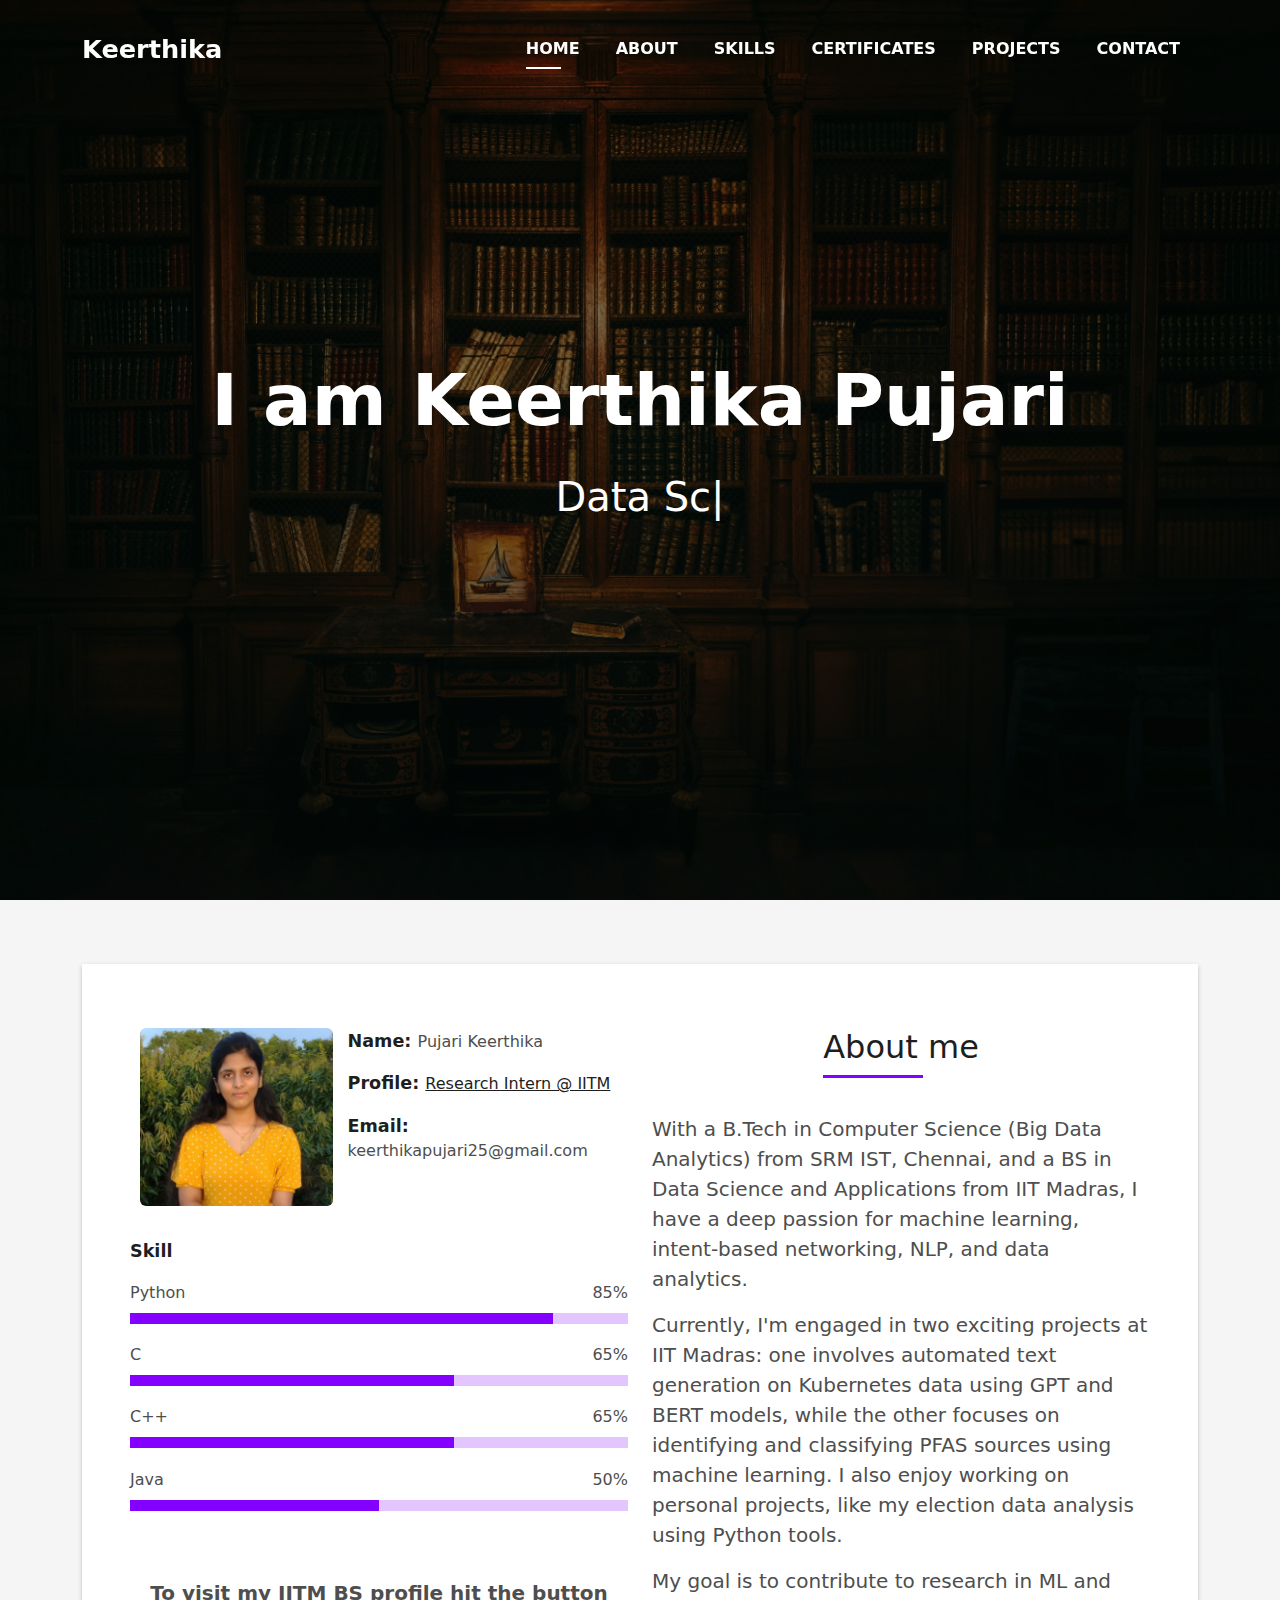
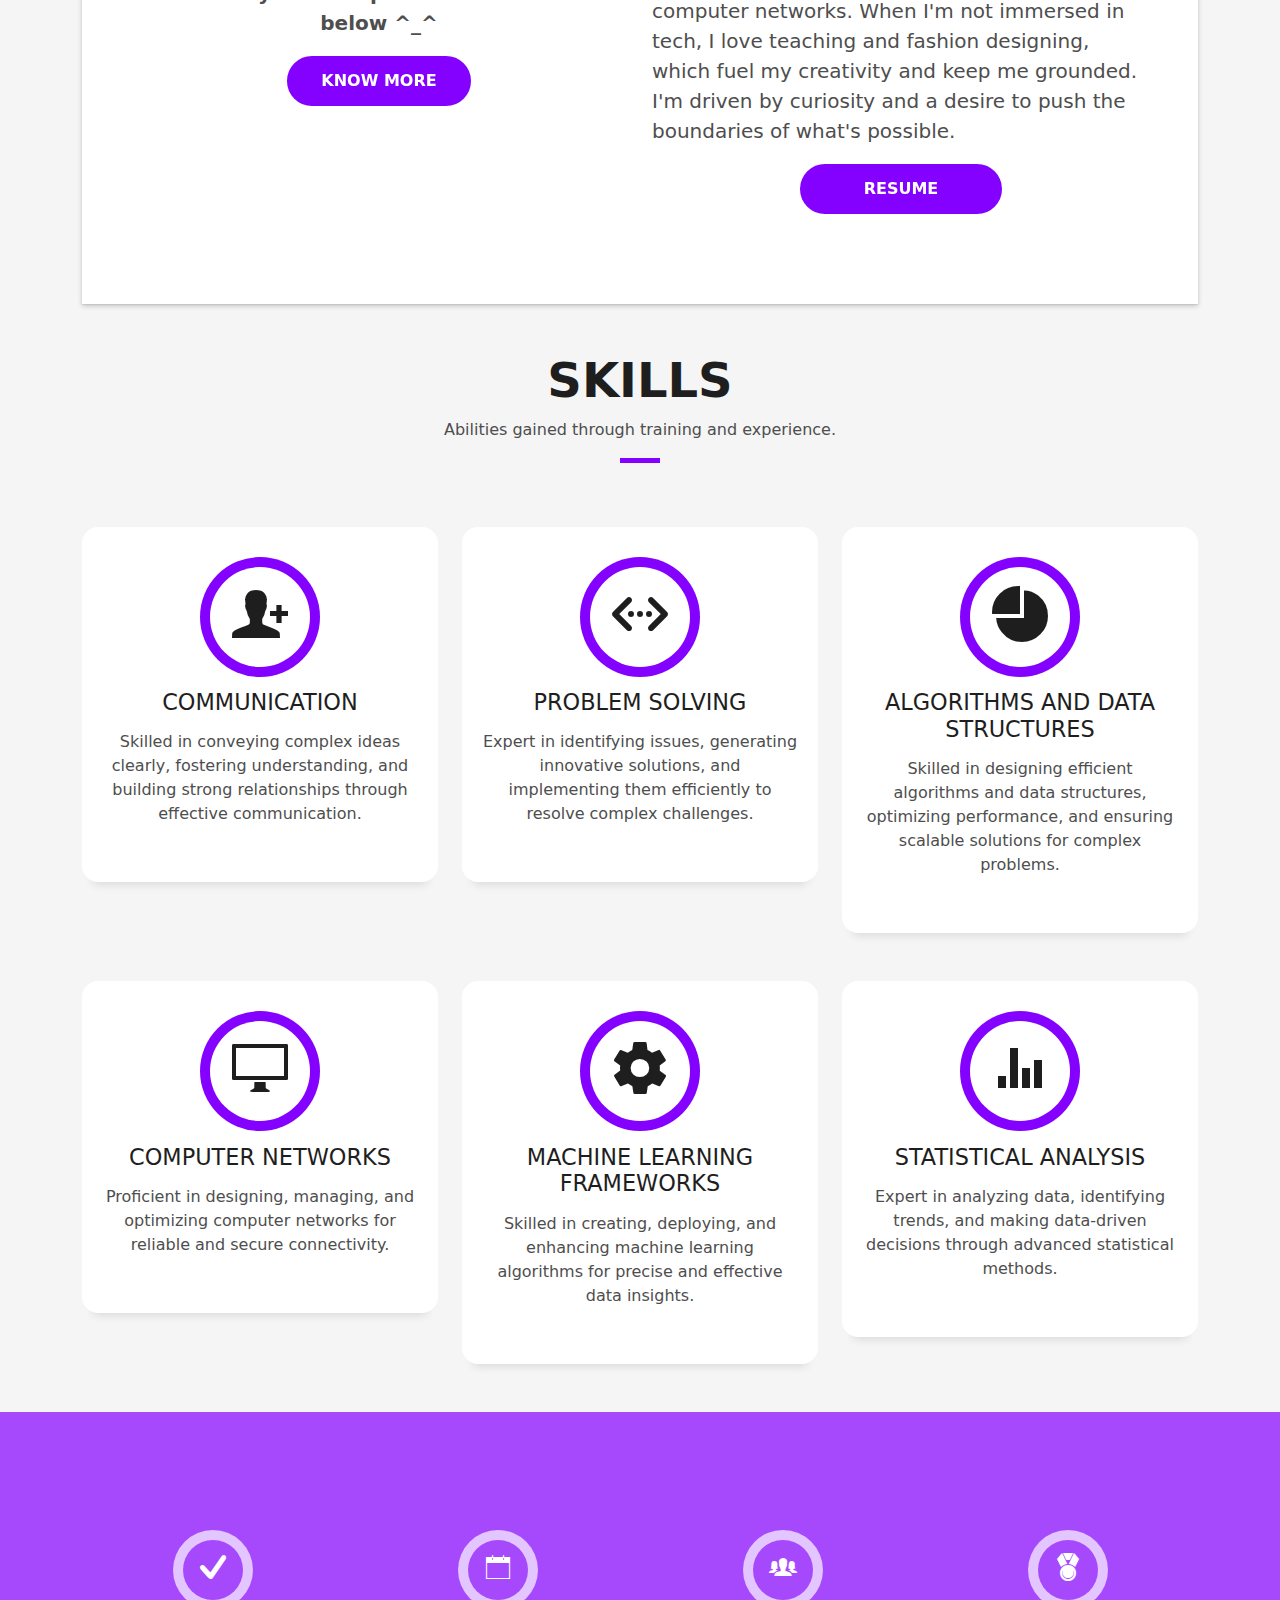
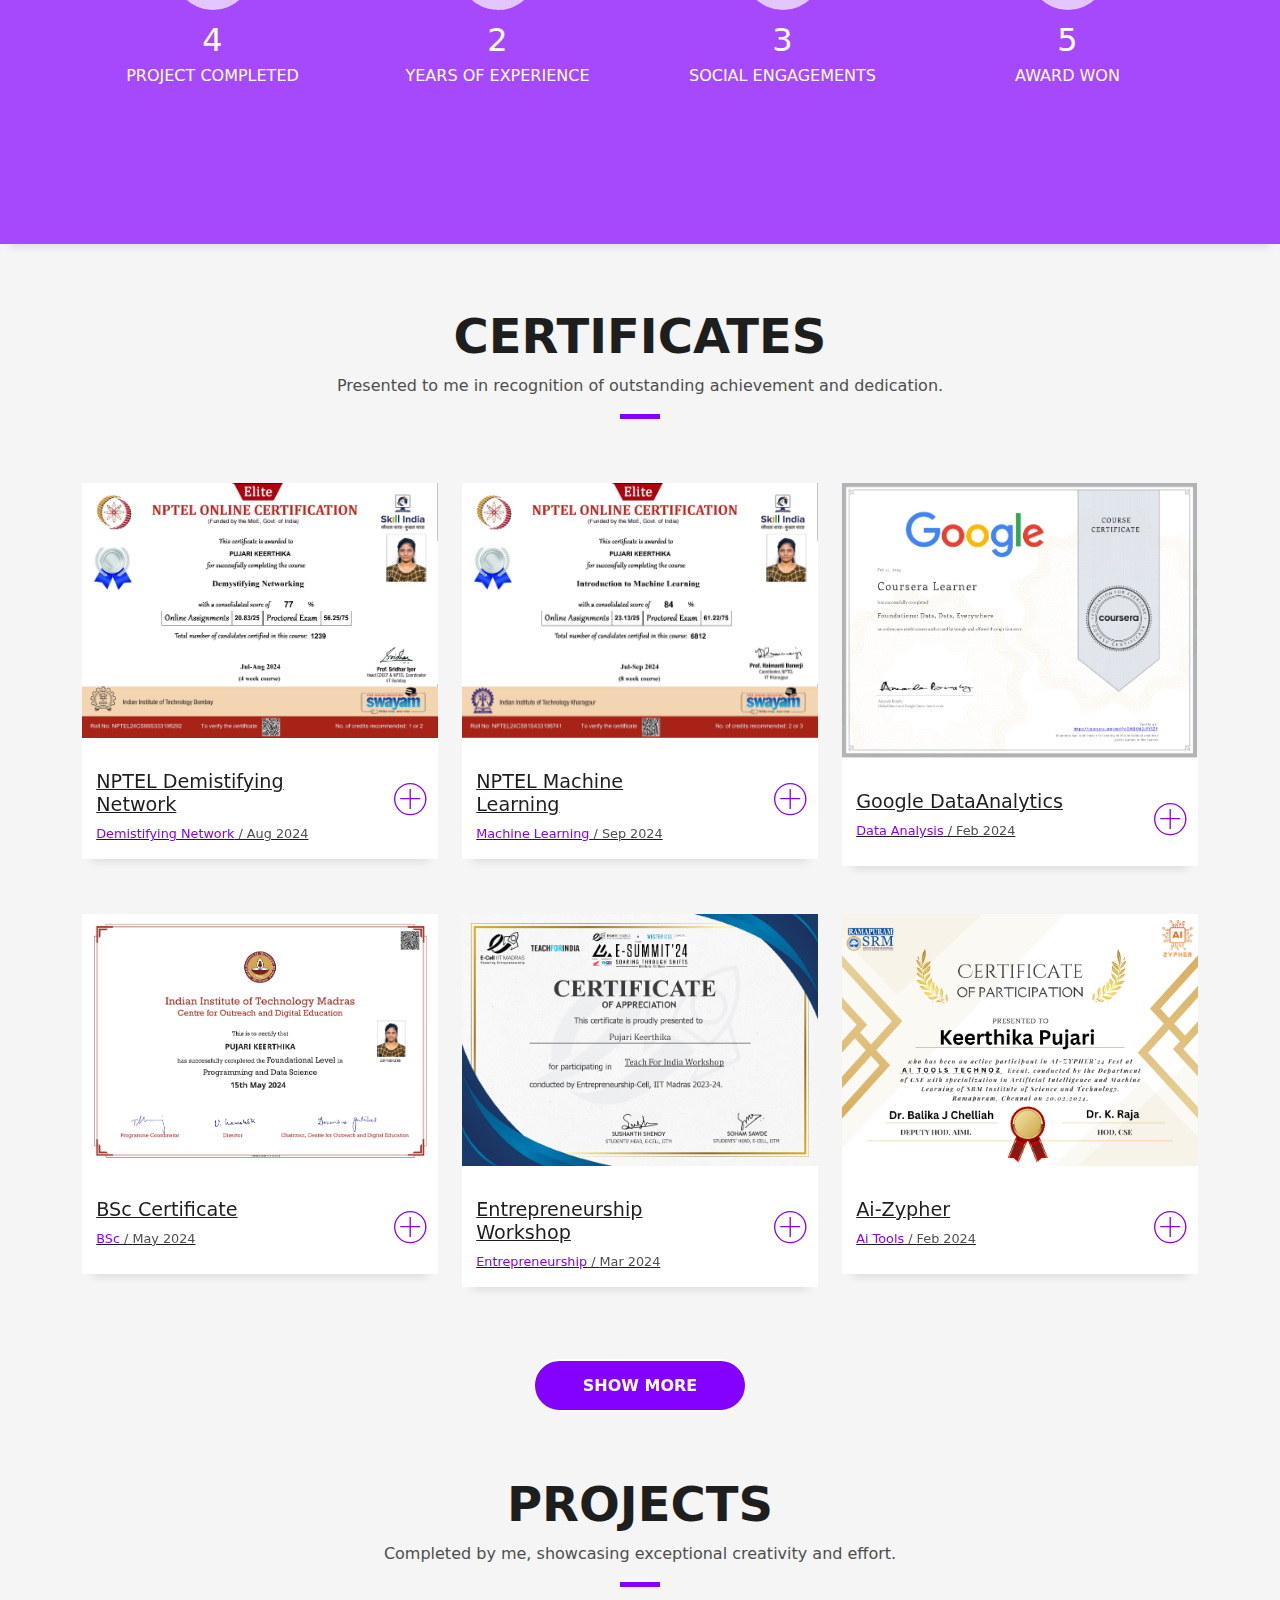
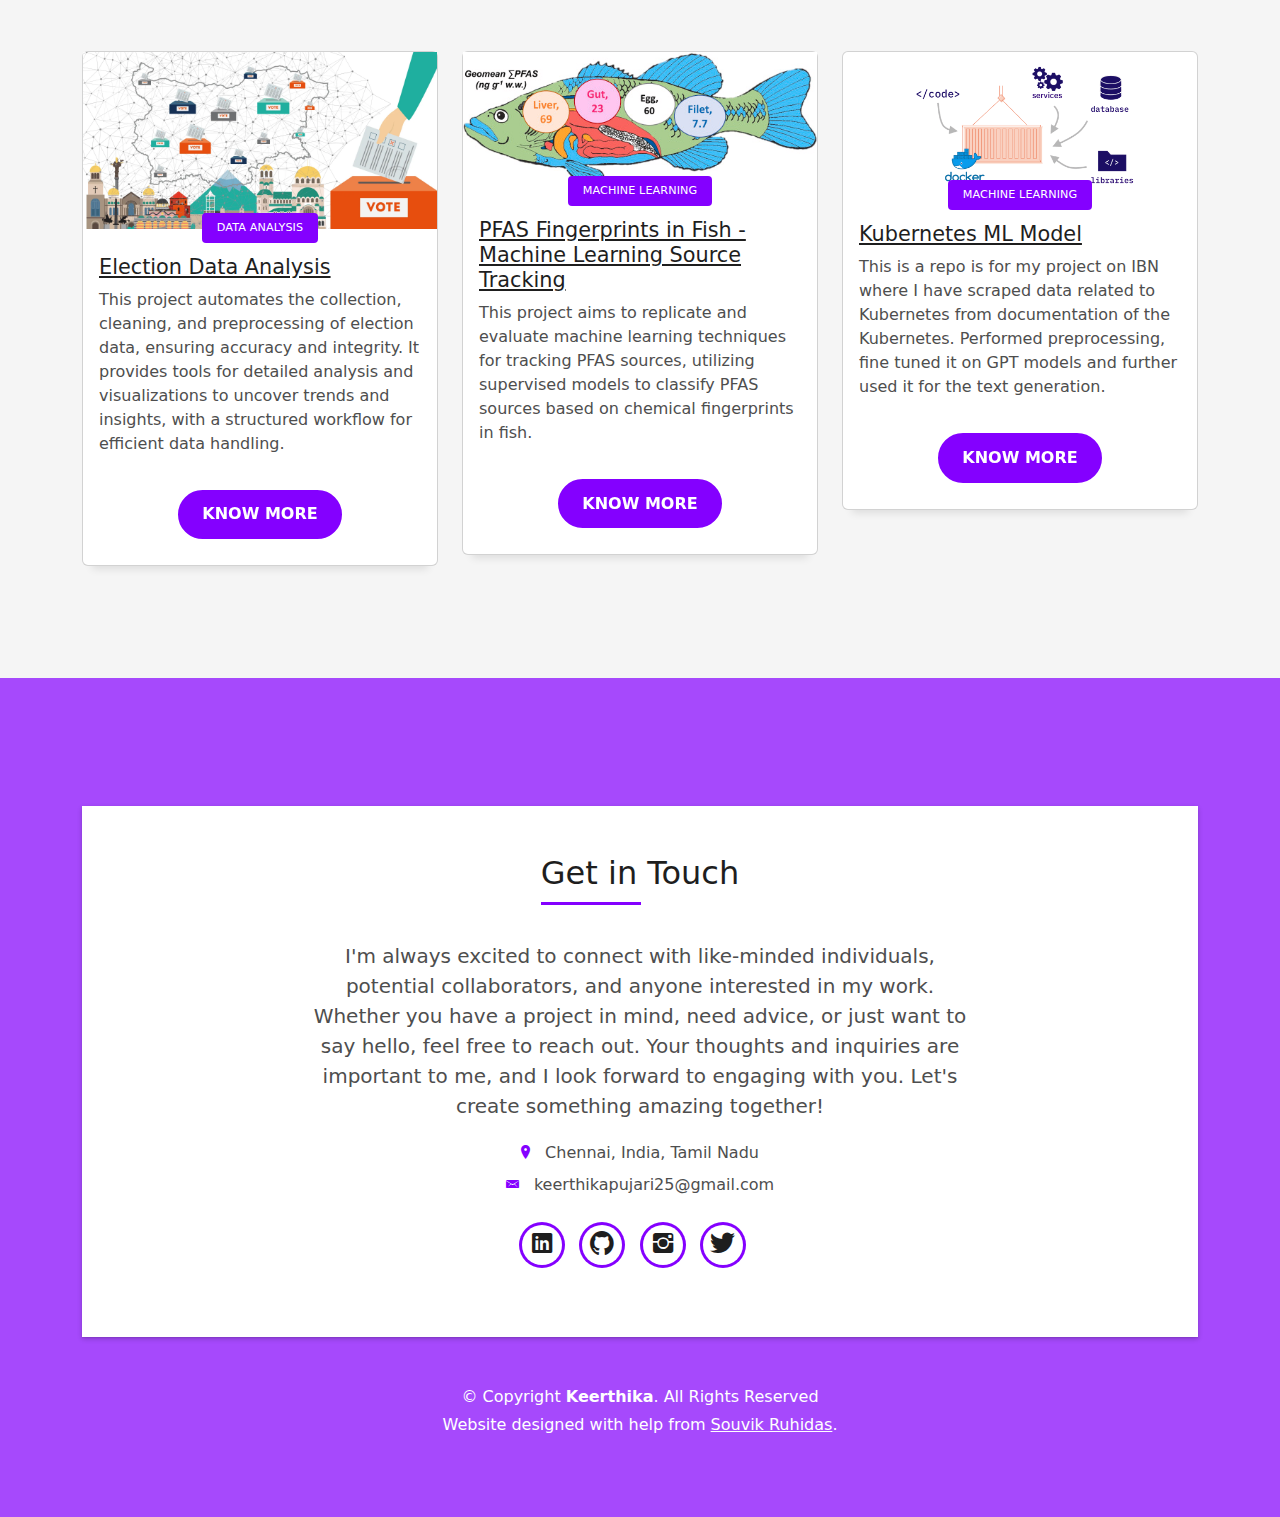
==== commit 03ec8755: "added resume, changed certificate order" ====
--- a/index.html
+++ b/index.html
@@ -356,16 +356,16 @@
       <div class="row">
         <div class="col-md-4">
           <div class="work-box">
-            <a href="img/Certificates/Python nptel certificate_page-0001.jpg" data-lightbox="gallery-mf">
+            <a href="img/Certificates/NPTL_DN.jpeg" data-lightbox="gallery-mf">
               <div class="work-img">
-                <img src="img/Certificates/Python nptel certificate_page-0001.jpg" alt="" class="img-fluid">
+                <img src="img/Certificates/NPTL_DN.jpeg" alt="" class="img-fluid">
               </div>
               <div class="work-content">
                 <div class="row">
                   <div class="col-sm-8">
-                    <h2 class="w-title">NPTEL Python</h2>
+                    <h2 class="w-title">NPTEL Demistifying Network</h2>
                     <div class="w-more">
-                      <span class="w-ctegory">Python</span> / <span class="w-date">Aug 2023</span>
+                      <span class="w-ctegory">Demistifying Network</span> / <span class="w-date">Aug 2024</span>
                     </div>
                   </div>
                   <div class="col-sm-4">
@@ -380,18 +380,16 @@
         </div>
         <div class="col-md-4">
           <div class="work-box">
-            <a href="img/Certificates/Data Base Management System Nptel certificate_page-0001.jpg"
-              data-lightbox="gallery-mf">
+            <a href="img/Certificates/NPTEL_ML.jpeg" data-lightbox="gallery-mf">
               <div class="work-img">
-                <img src="img/Certificates/Data Base Management System Nptel certificate_page-0001.jpg" alt=""
-                  class="img-fluid">
+                <img src="img/Certificates/NPTEL_ML.jpeg" alt="" class="img-fluid">
               </div>
               <div class="work-content">
                 <div class="row">
                   <div class="col-sm-8">
-                    <h2 class="w-title">NPTEL Data Base Management System</h2>
+                    <h2 class="w-title">NPTEL Machine Learning</h2>
                     <div class="w-more">
-                      <span class="w-ctegory">DBMS</span> / <span class="w-date">Mar 2024</span>
+                      <span class="w-ctegory">Machine Learning</span> / <span class="w-date">Sep 2024</span>
                     </div>
                   </div>
                   <div class="col-sm-4">
@@ -515,16 +513,16 @@
           <!-- Additional Certificate 7 -->
           <div class="col-md-4">
             <div class="work-box">
-              <a href="img/Certificates/NPTL_DN.jpeg" data-lightbox="gallery-mf">
+              <a href="img/Certificates/Python nptel certificate_page-0001.jpg" data-lightbox="gallery-mf">
                 <div class="work-img">
-                  <img src="img/Certificates/NPTL_DN.jpeg" alt="" class="img-fluid">
+                  <img src="img/Certificates/Python nptel certificate_page-0001.jpg" alt="" class="img-fluid">
                 </div>
                 <div class="work-content">
                   <div class="row">
                     <div class="col-sm-8">
-                      <h2 class="w-title">NPTEL Demistifying Network</h2>
+                      <h2 class="w-title">NPTEL Python</h2>
                       <div class="w-more">
-                        <span class="w-ctegory">Demistifying Network</span> / <span class="w-date">Aug 2024</span>
+                        <span class="w-ctegory">Python</span> / <span class="w-date">Aug 2023</span>
                       </div>
                     </div>
                     <div class="col-sm-4">
@@ -539,16 +537,18 @@
           </div>
           <div class="col-md-4">
             <div class="work-box">
-              <a href="img/Certificates/NPTEL_ML.jpeg" data-lightbox="gallery-mf">
+              <a href="img/Certificates/Data Base Management System Nptel certificate_page-0001.jpg"
+                data-lightbox="gallery-mf">
                 <div class="work-img">
-                  <img src="img/Certificates/NPTEL_ML.jpeg" alt="" class="img-fluid">
+                  <img src="img/Certificates/Data Base Management System Nptel certificate_page-0001.jpg" alt=""
+                    class="img-fluid">
                 </div>
                 <div class="work-content">
                   <div class="row">
                     <div class="col-sm-8">
-                      <h2 class="w-title">NPTEL Machine Learning</h2>
+                      <h2 class="w-title">NPTEL Data Base Management System</h2>
                       <div class="w-more">
-                        <span class="w-ctegory">Machine Learning</span> / <span class="w-date">Sep 2024</span>
+                        <span class="w-ctegory">DBMS</span> / <span class="w-date">Mar 2024</span>
                       </div>
                     </div>
                     <div class="col-sm-4">
@@ -560,7 +560,7 @@
                 </div>
               </a>
             </div>
-          </div>
+          </div>        
           <div class="col-md-4">
             <div class="work-box">
               <a href="img/Certificates/BIS Quiz.jpg" data-lightbox="gallery-mf">
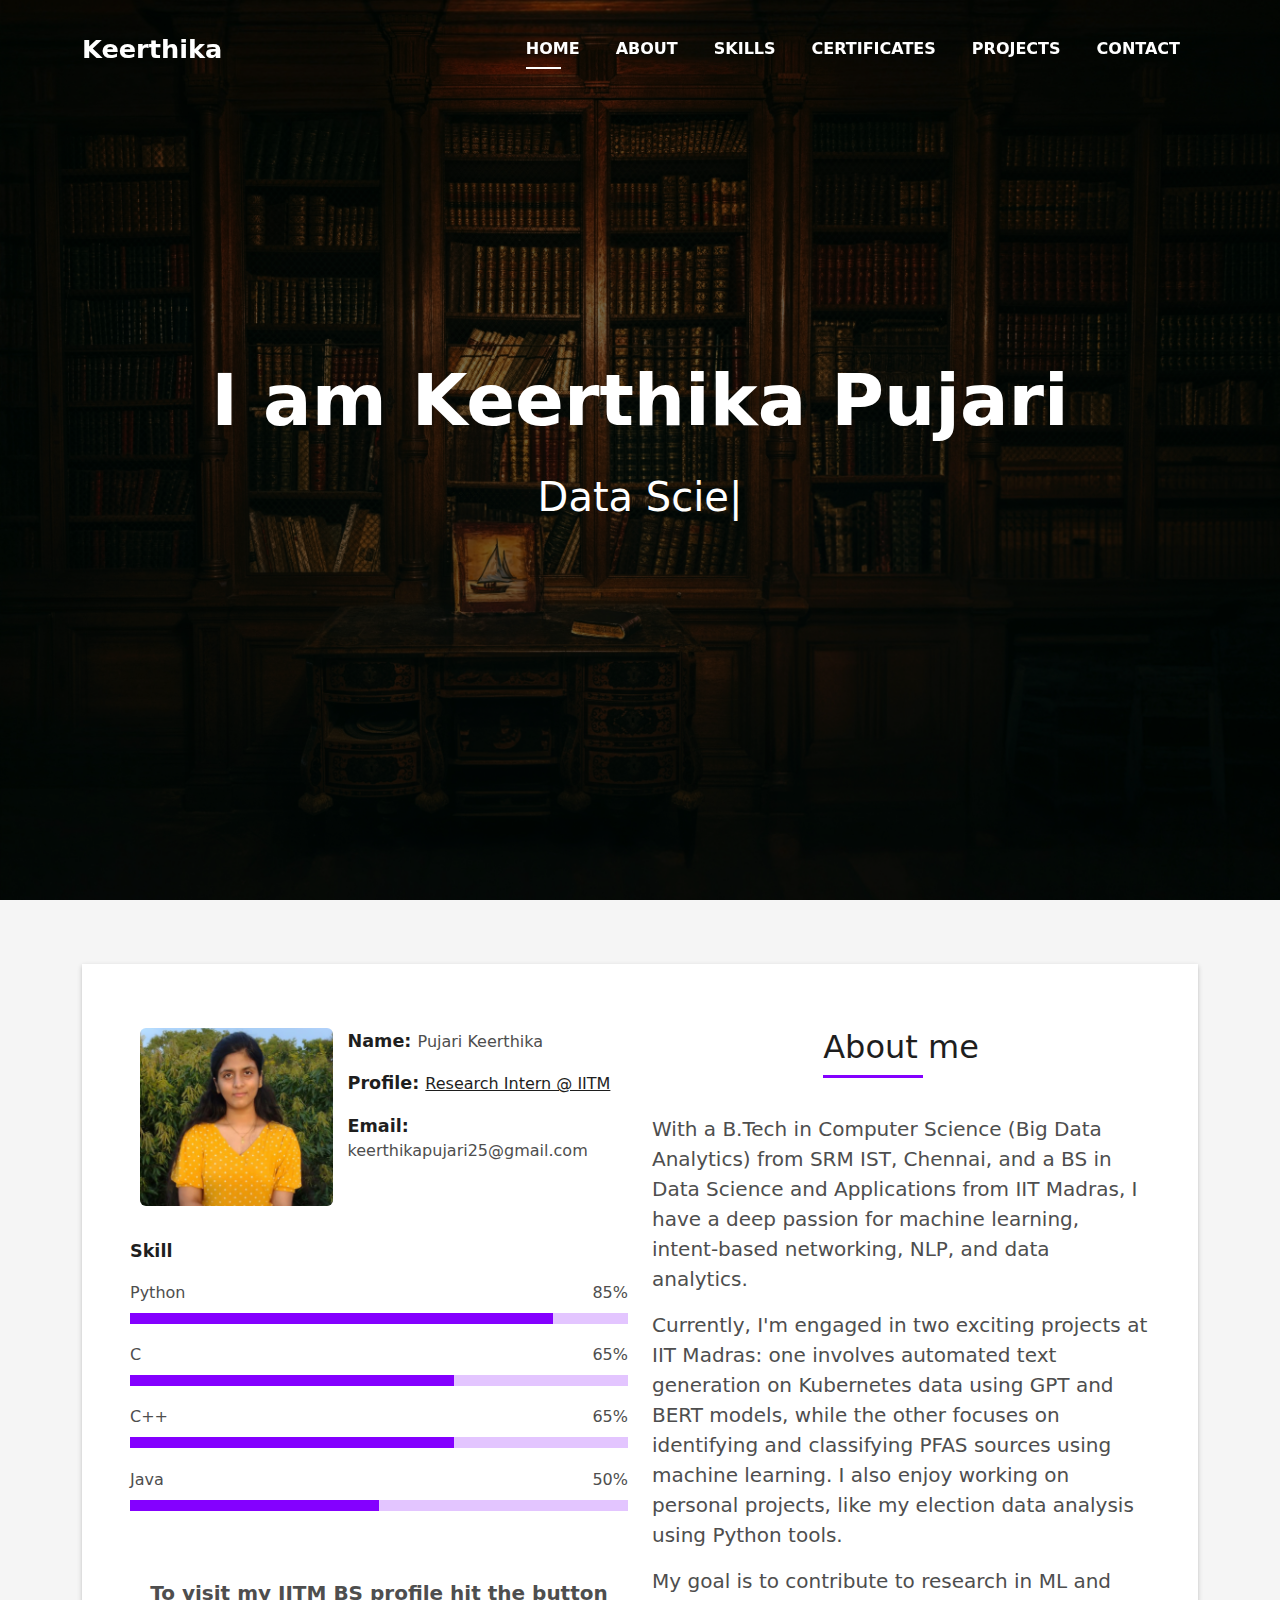
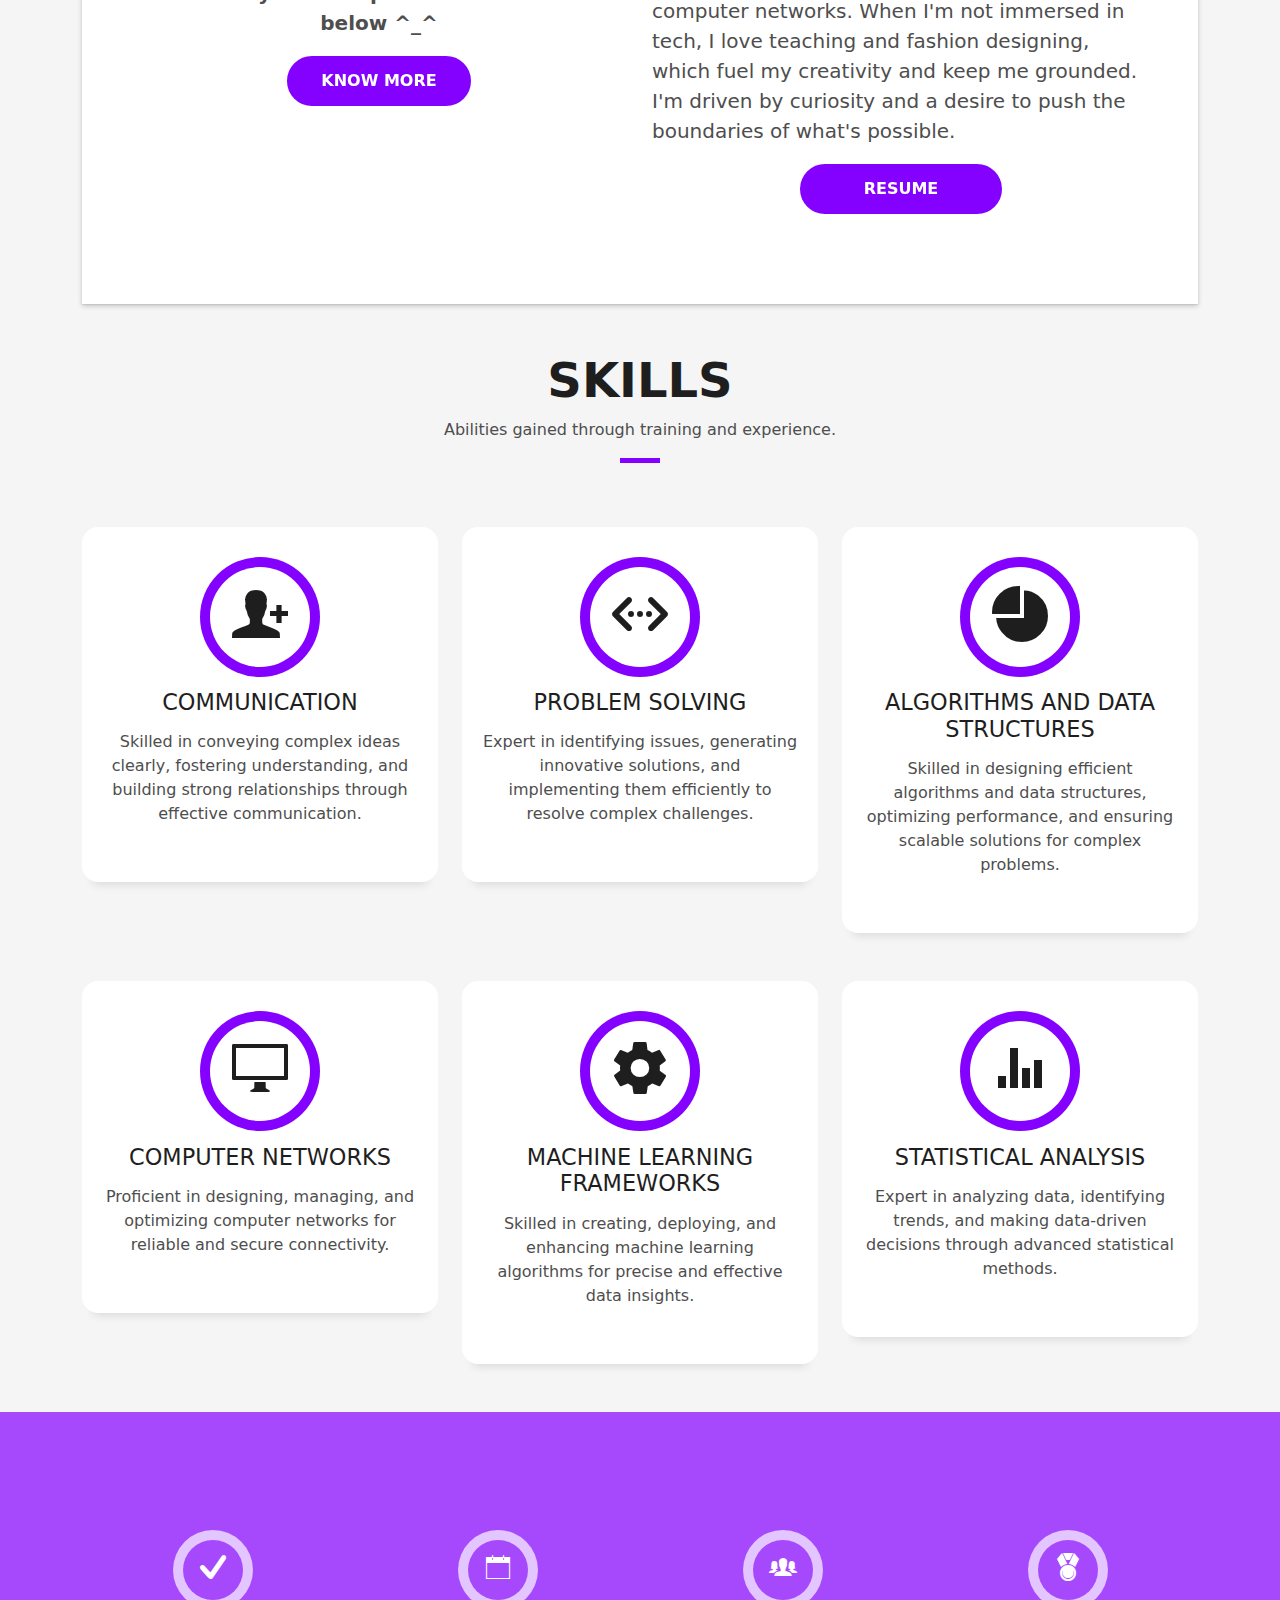
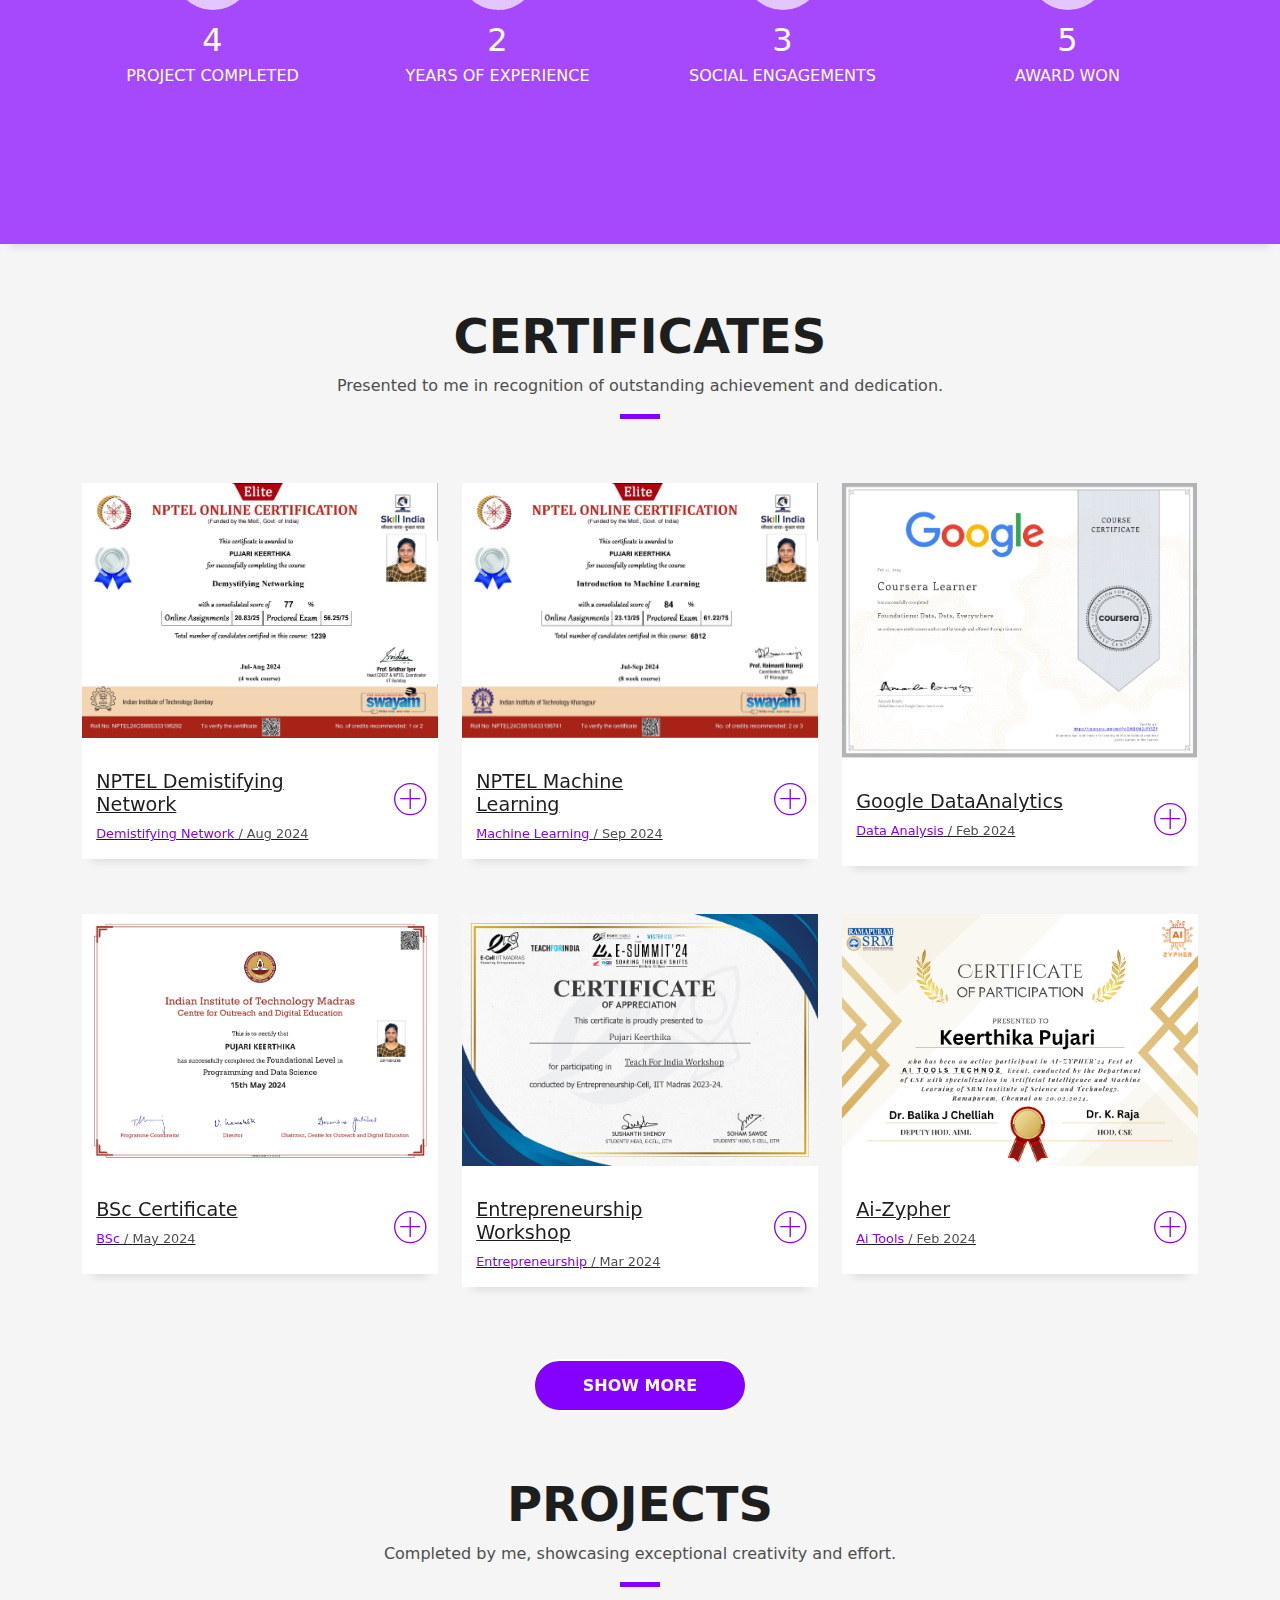
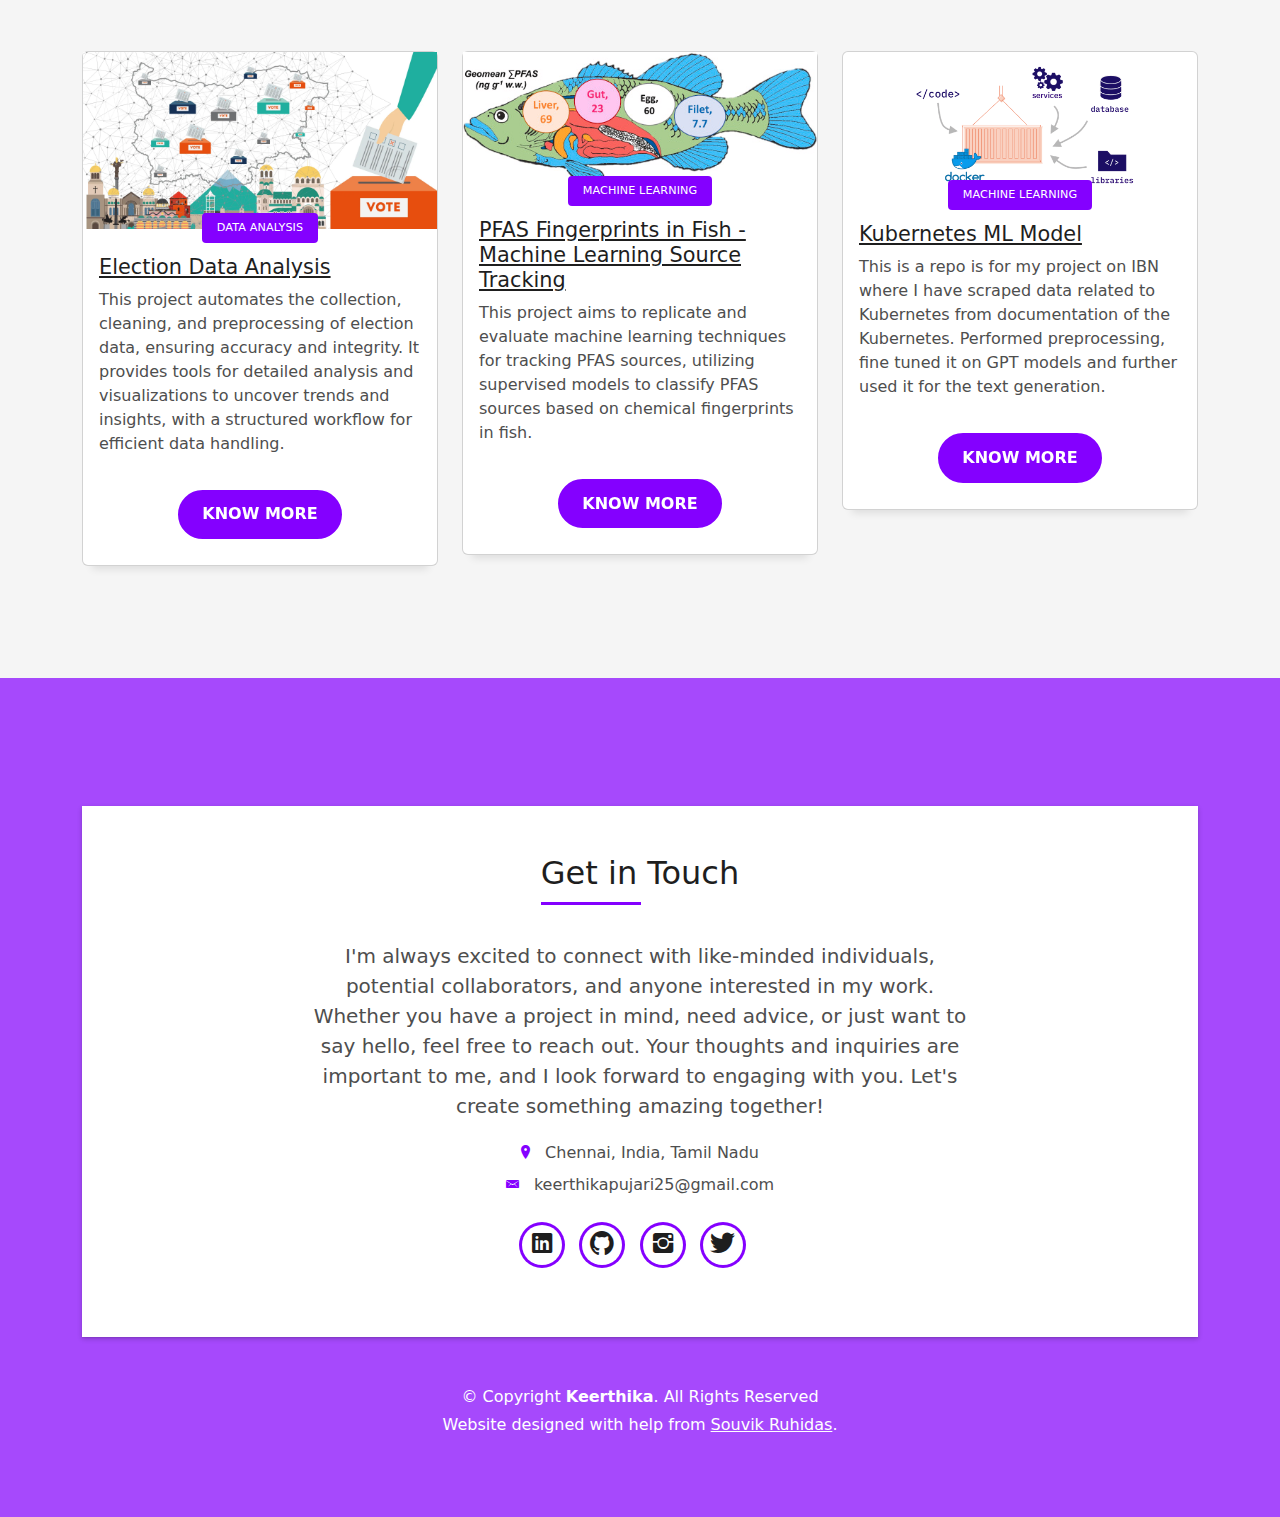
==== commit ac404857: "Update index.html" ====
--- a/index.html
+++ b/index.html
@@ -132,7 +132,7 @@
                 </div>
                 <br><br>
                 <p style="font-size: 1.25em; text-align: center; font-weight: 700;">To visit my IITM BS profile hit the button below ^_^</p>
-                <a href="https://app.onlinedegree.iitm.ac.in/student/23F1001238" target="_blank">
+                <a href="https://ds.study.iitm.ac.in/student/23F1001238" target="_blank">
                   <button class="btn-24">
                     <span class="text">Know More</span>
                     <span aria-hidden="" class="marquee">Redirect</span>
@@ -912,4 +912,4 @@
 
 </body>
 
-</html>+</html>
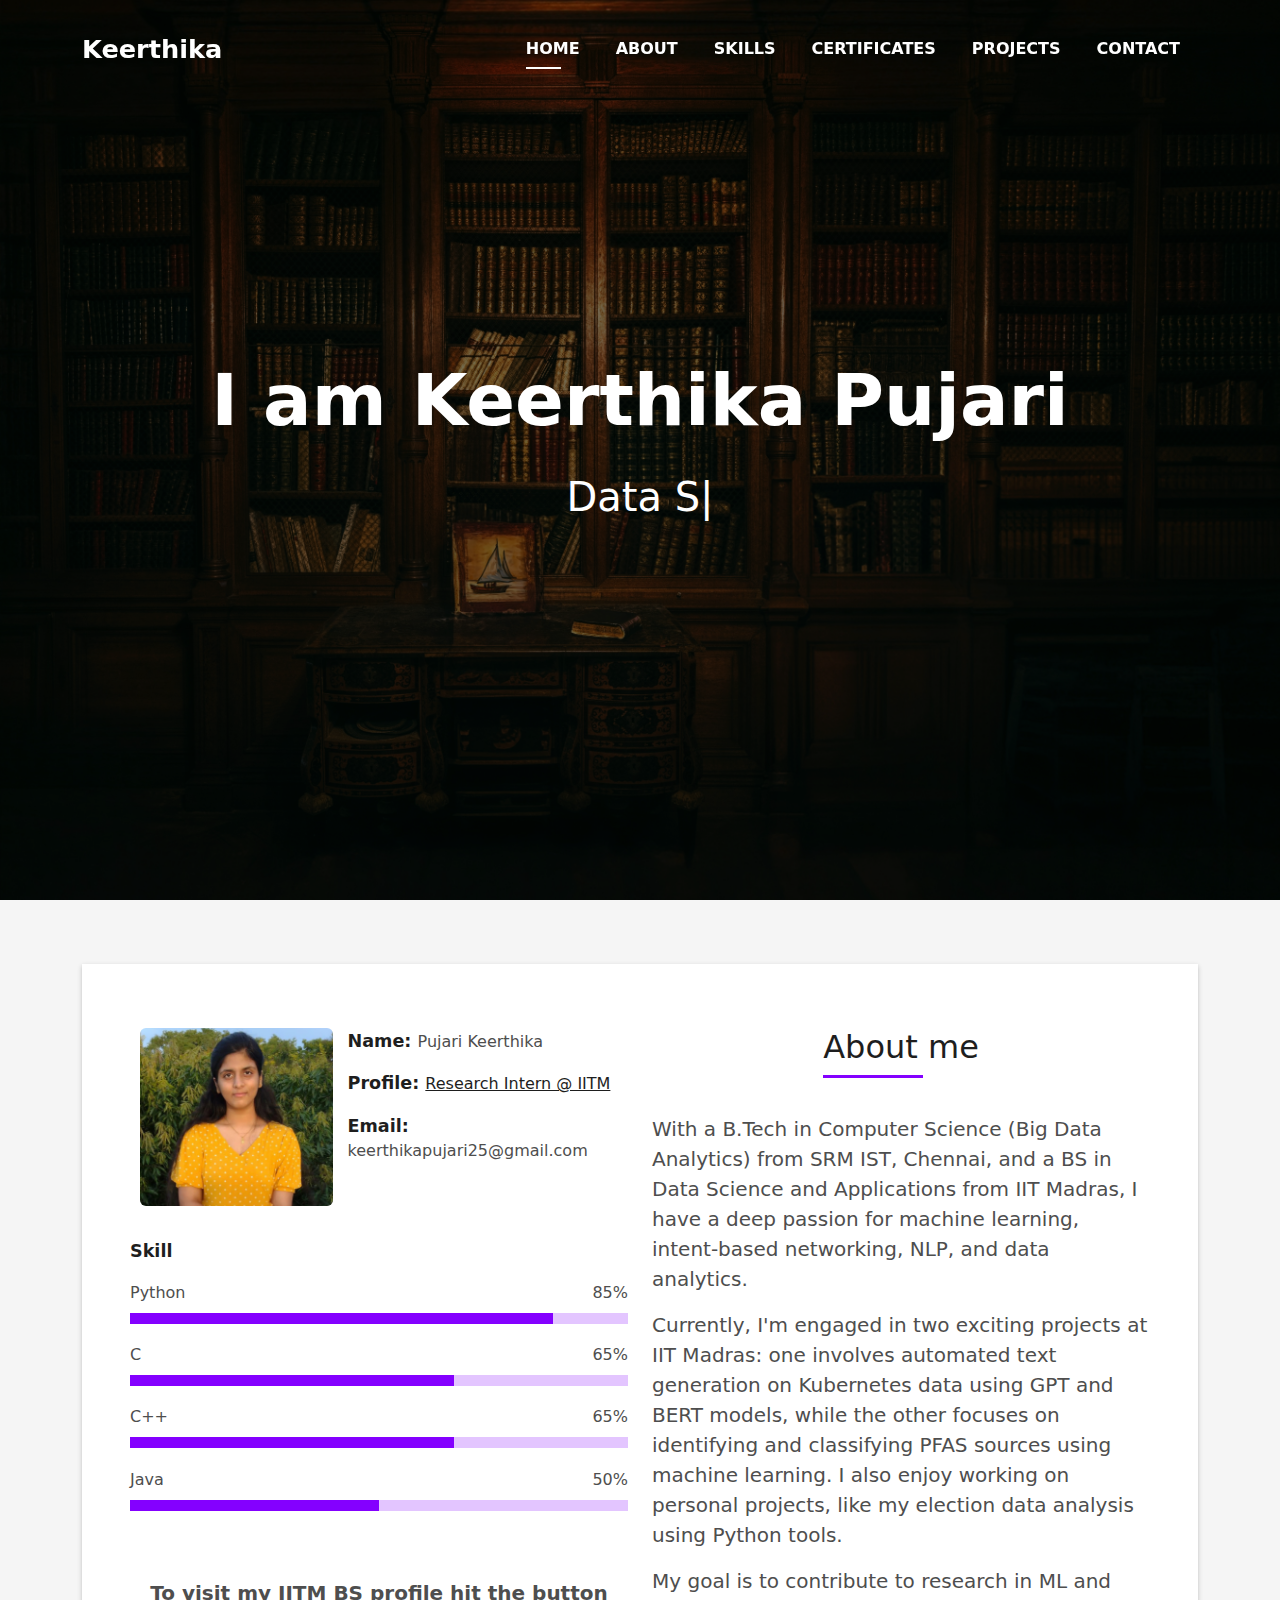
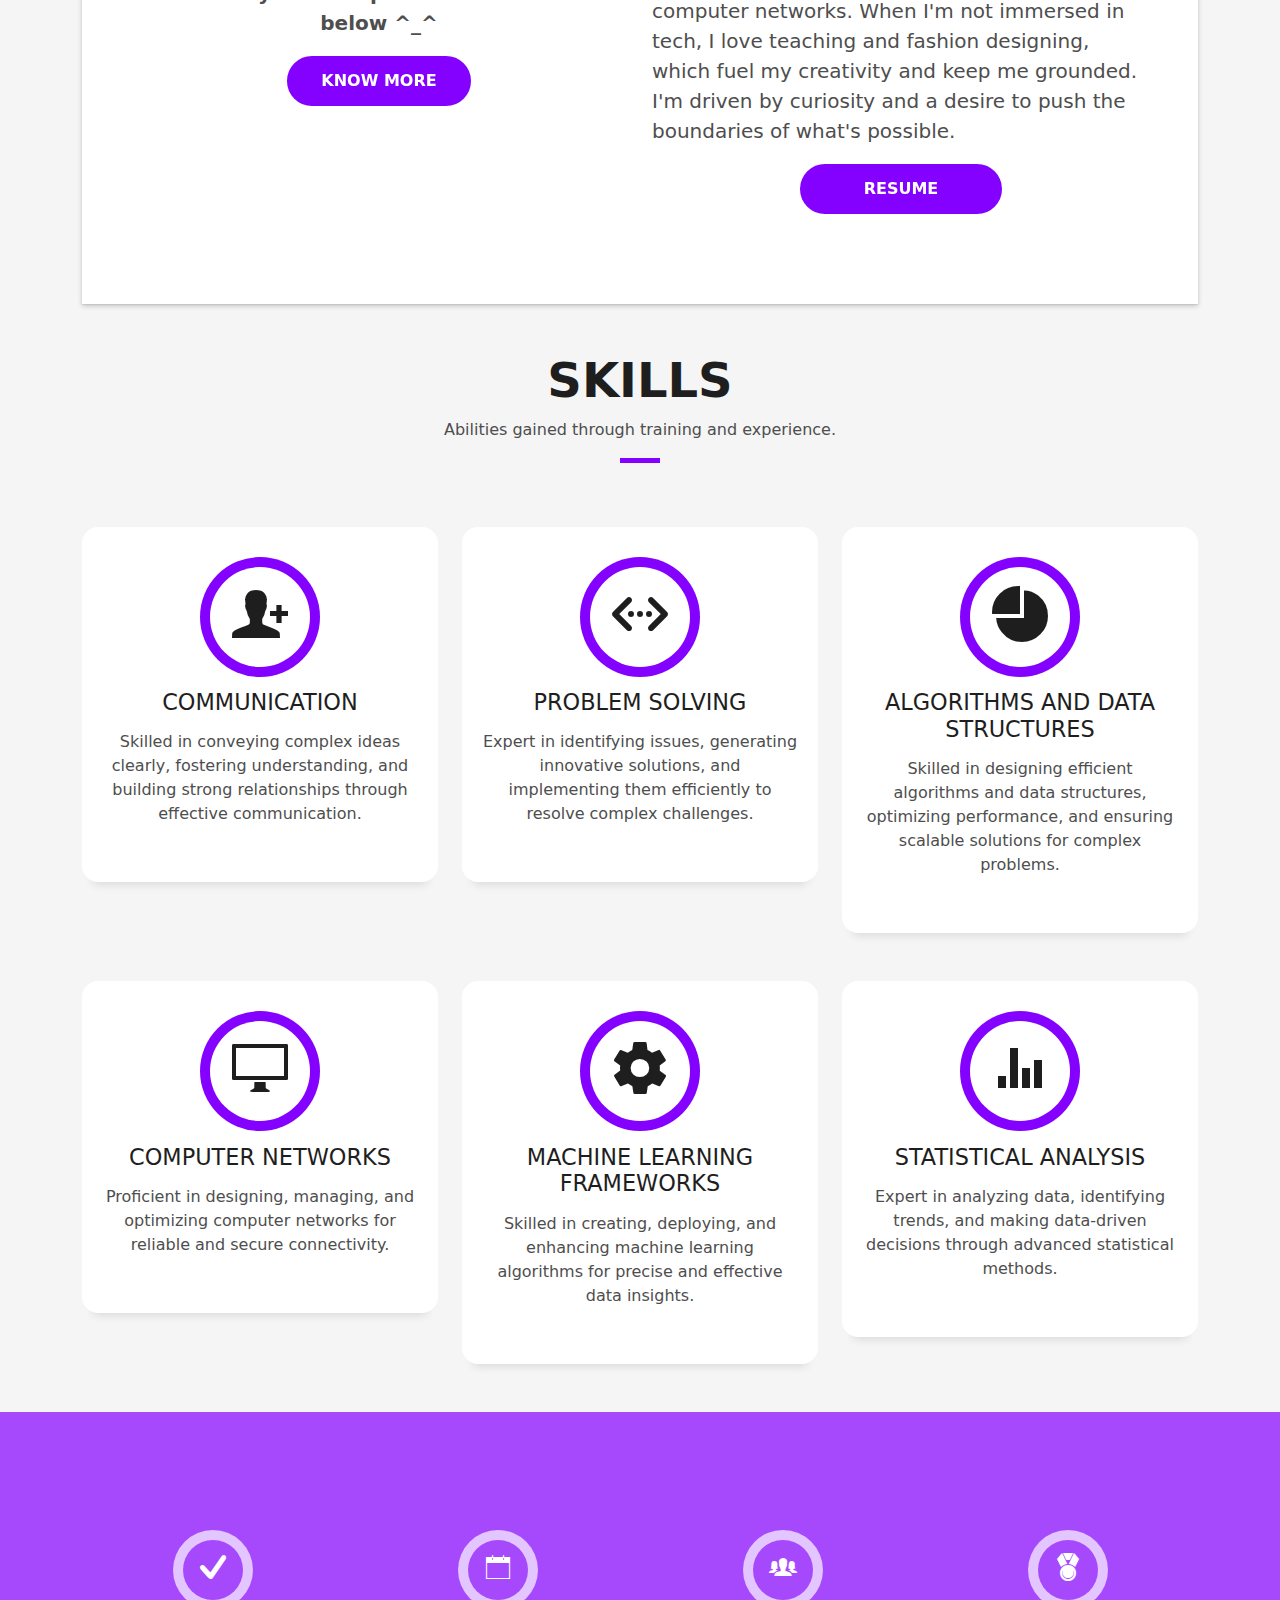
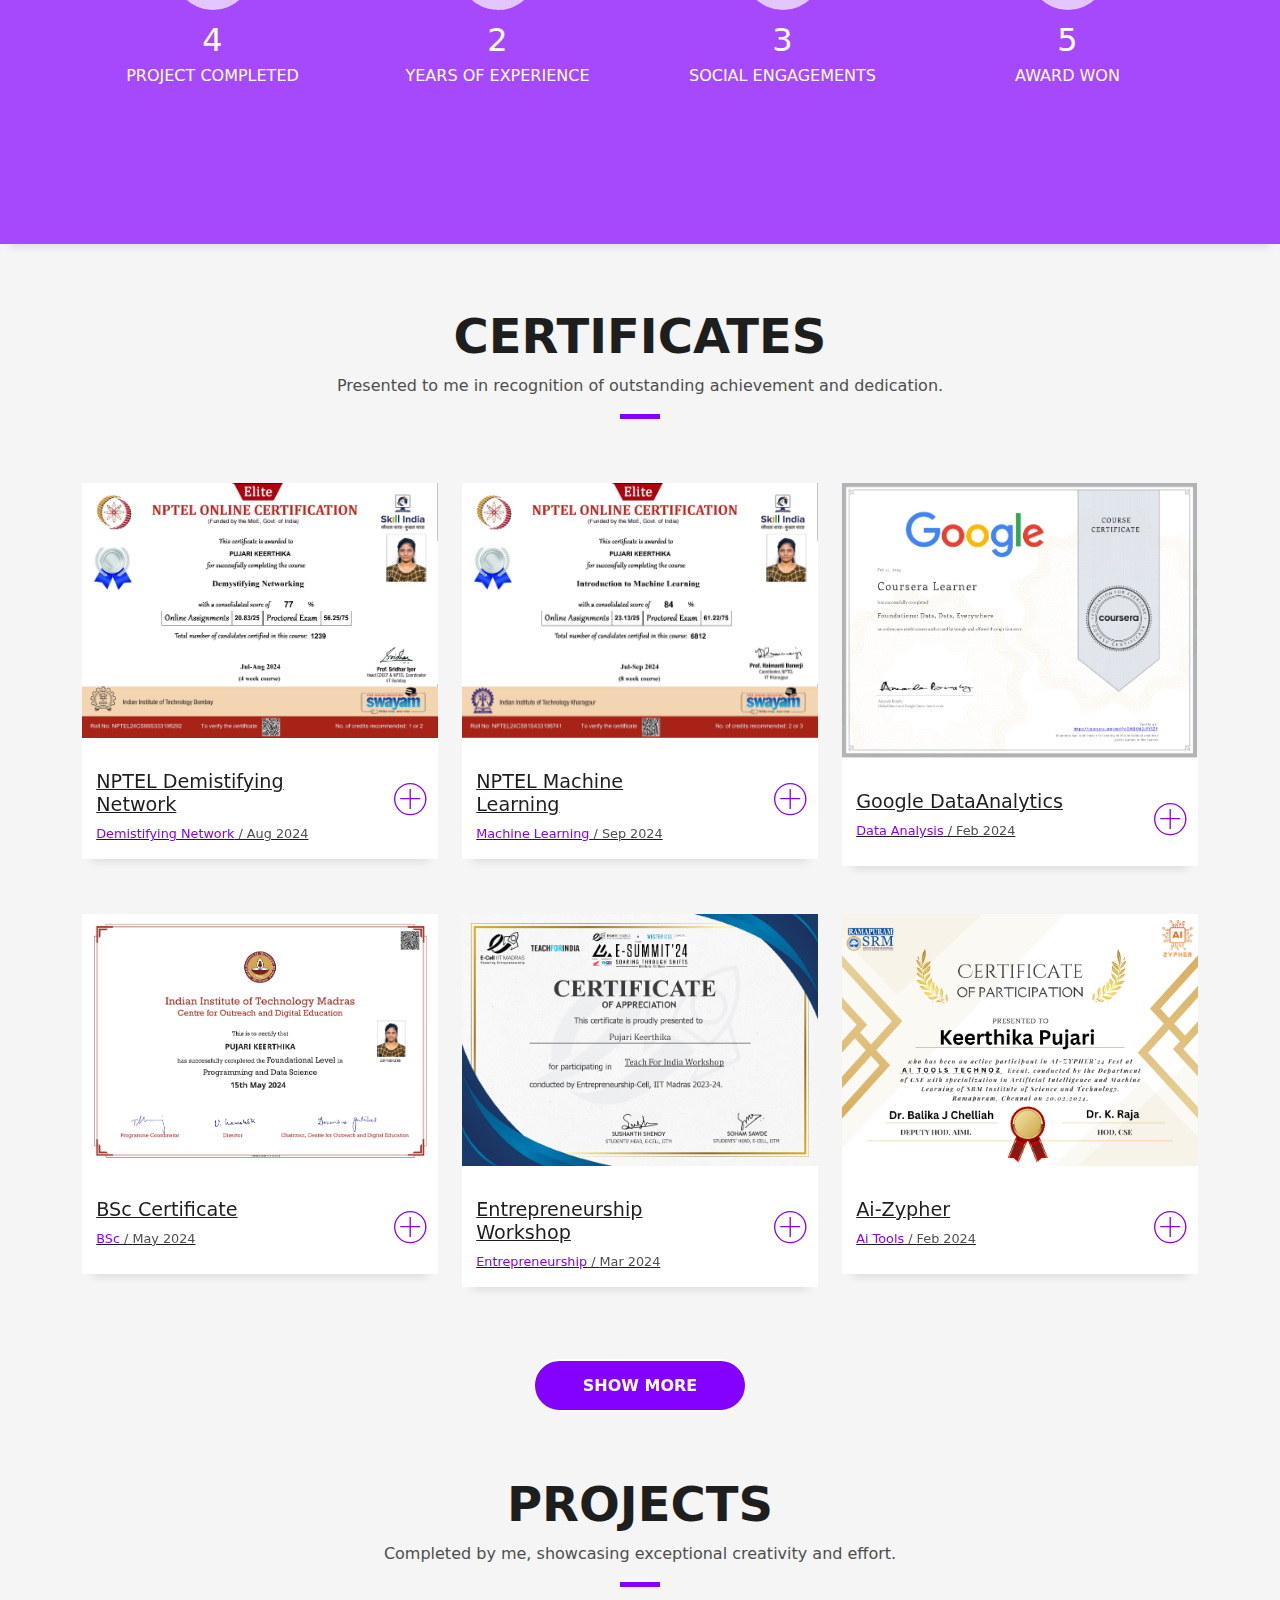
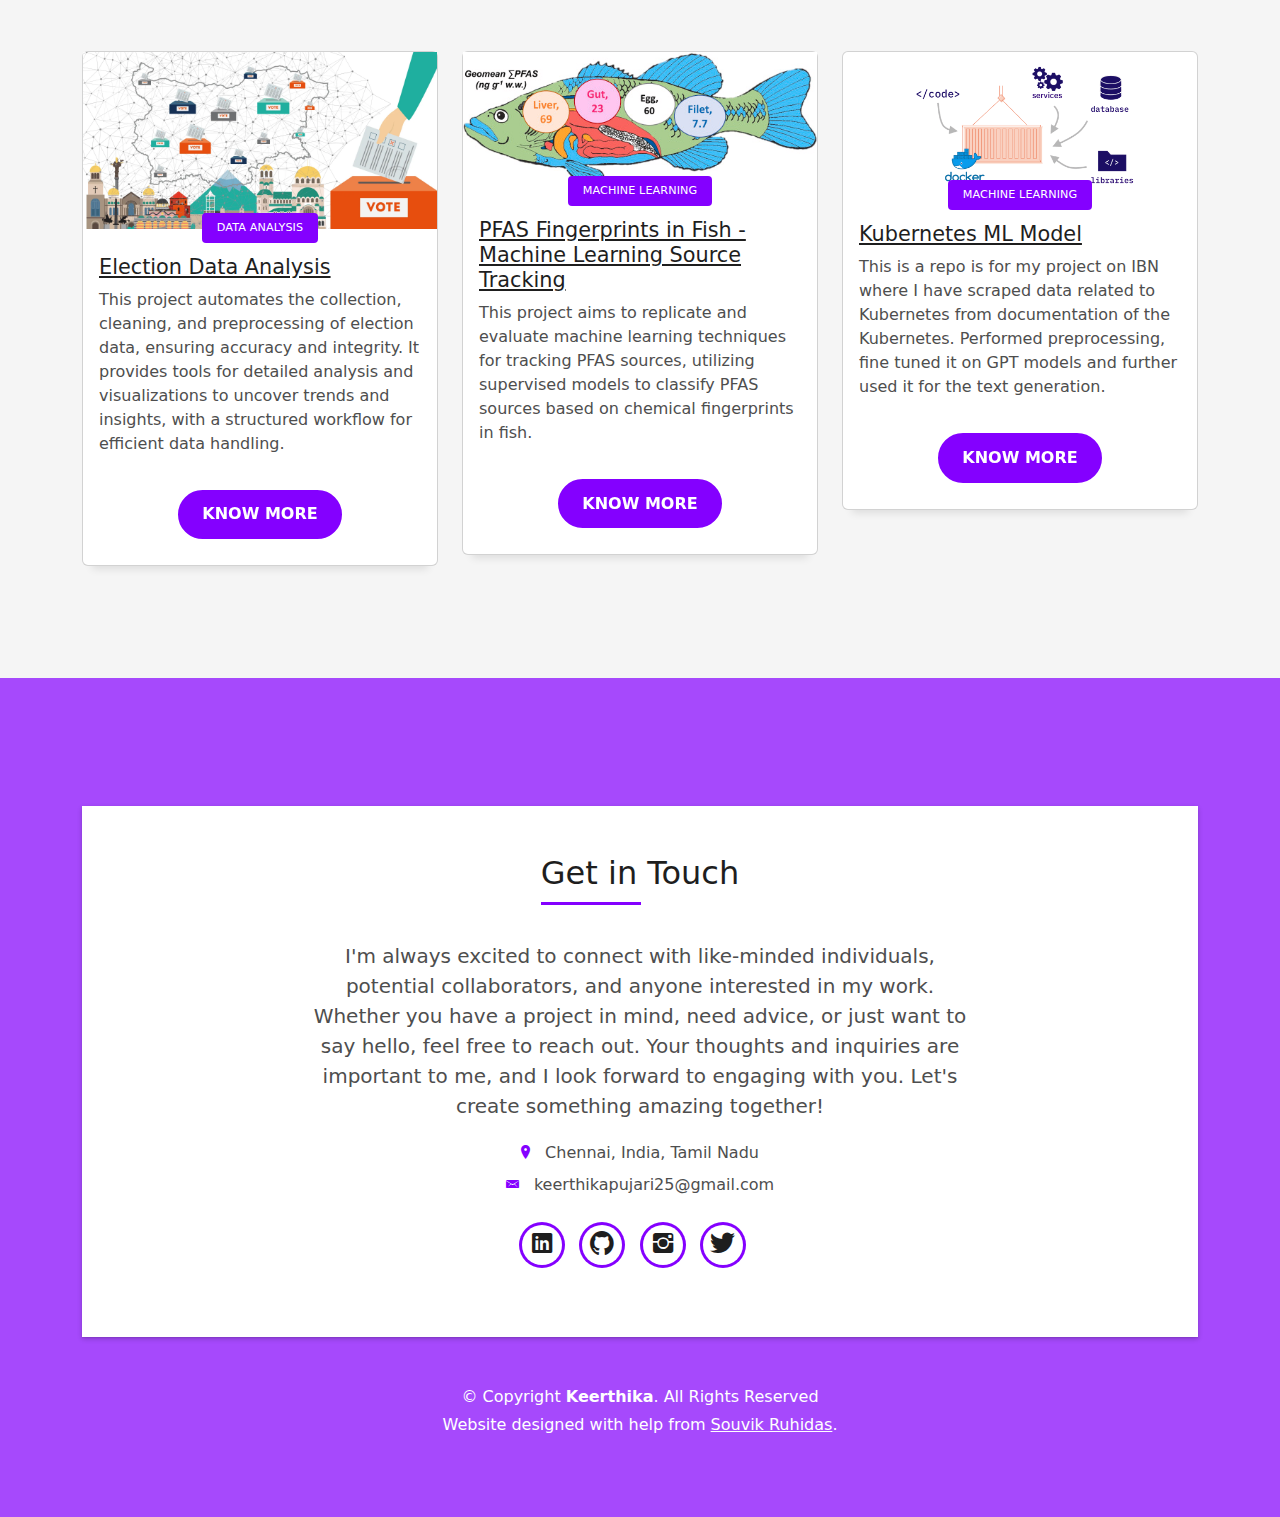
==== commit 89528755: "Update index.html" ====
--- a/index.html
+++ b/index.html
@@ -164,7 +164,7 @@
                     which fuel my creativity and keep me grounded. I'm driven by curiosity and a desire to push the
                     boundaries of what's possible.
                   </p>
-                  <a href="./assets/IITM_BS_Resume.pdf" target="_blank">
+                  <a href="assets/IITM_BS_Resume.pdf" target="_blank">
                     <button class="btn-24">
                       <span class="text">Resume</span>
                       <span aria-hidden="" class="marquee">Download</span>
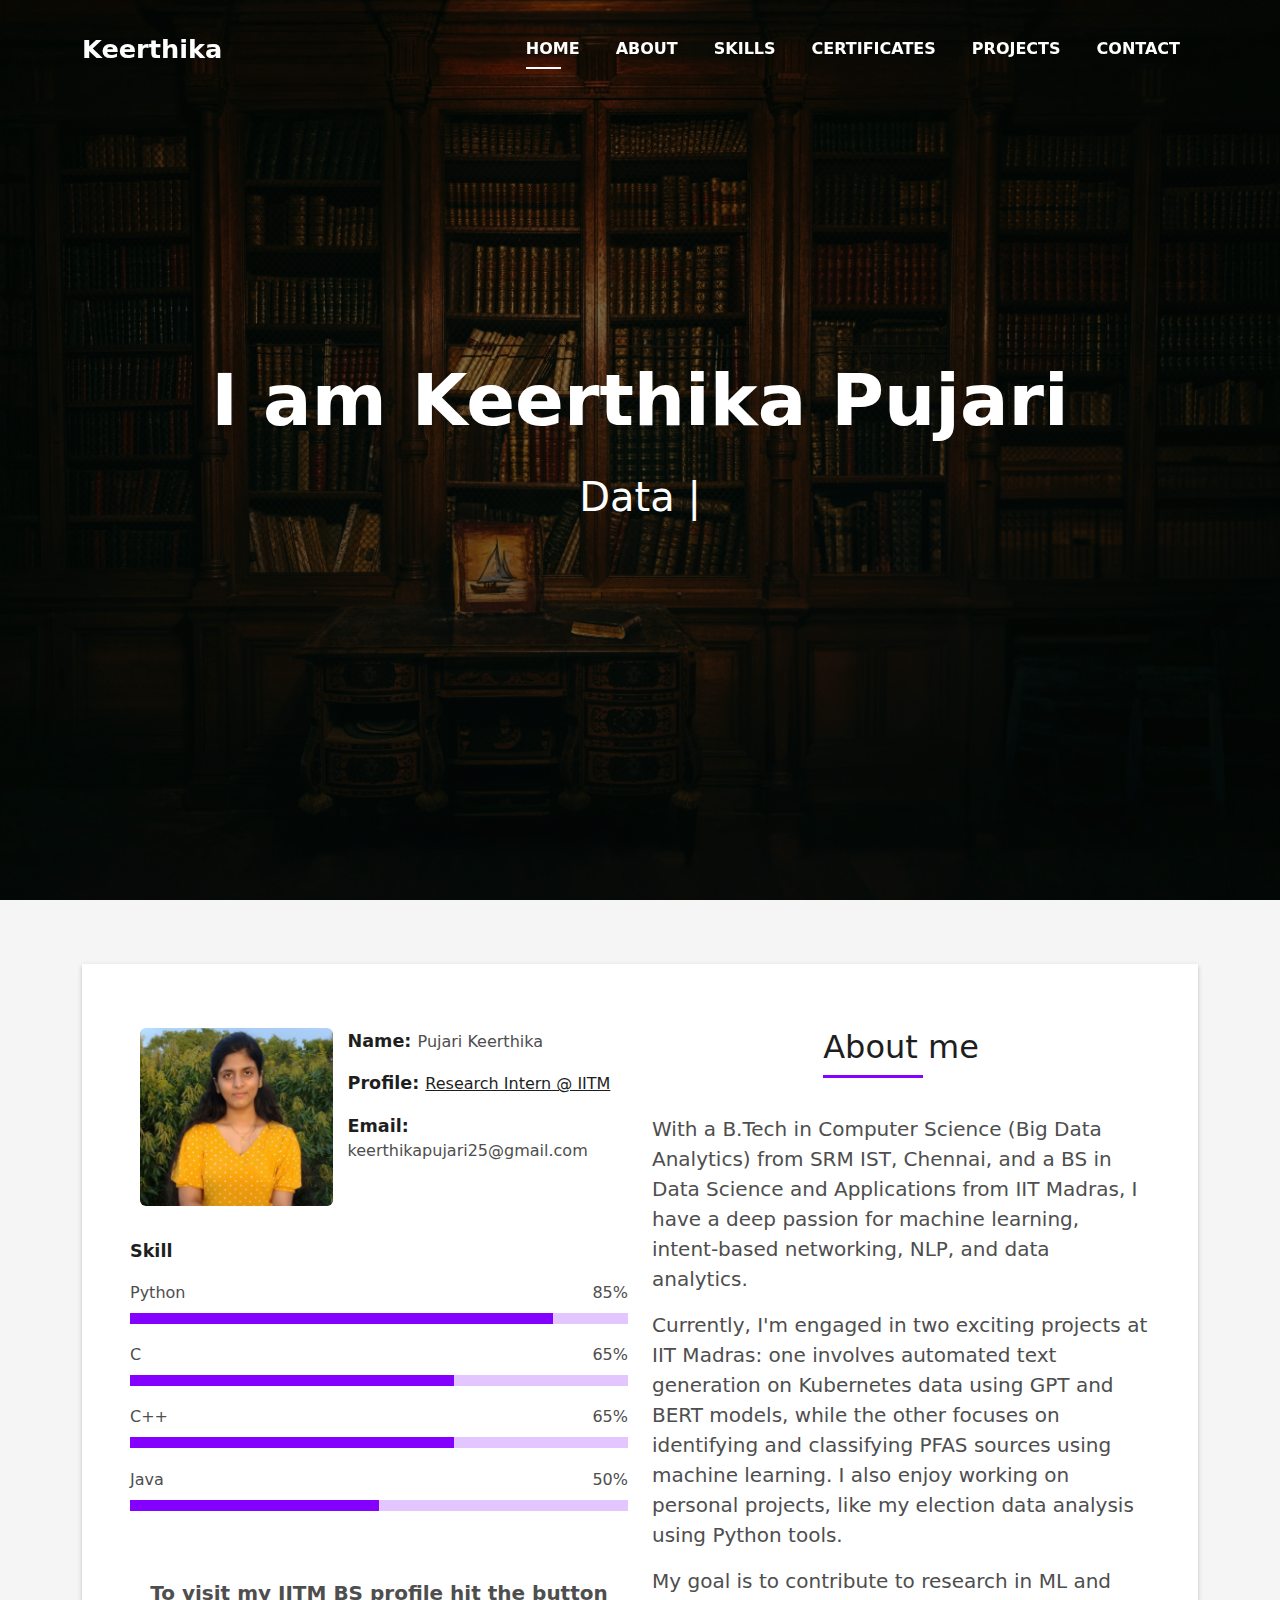
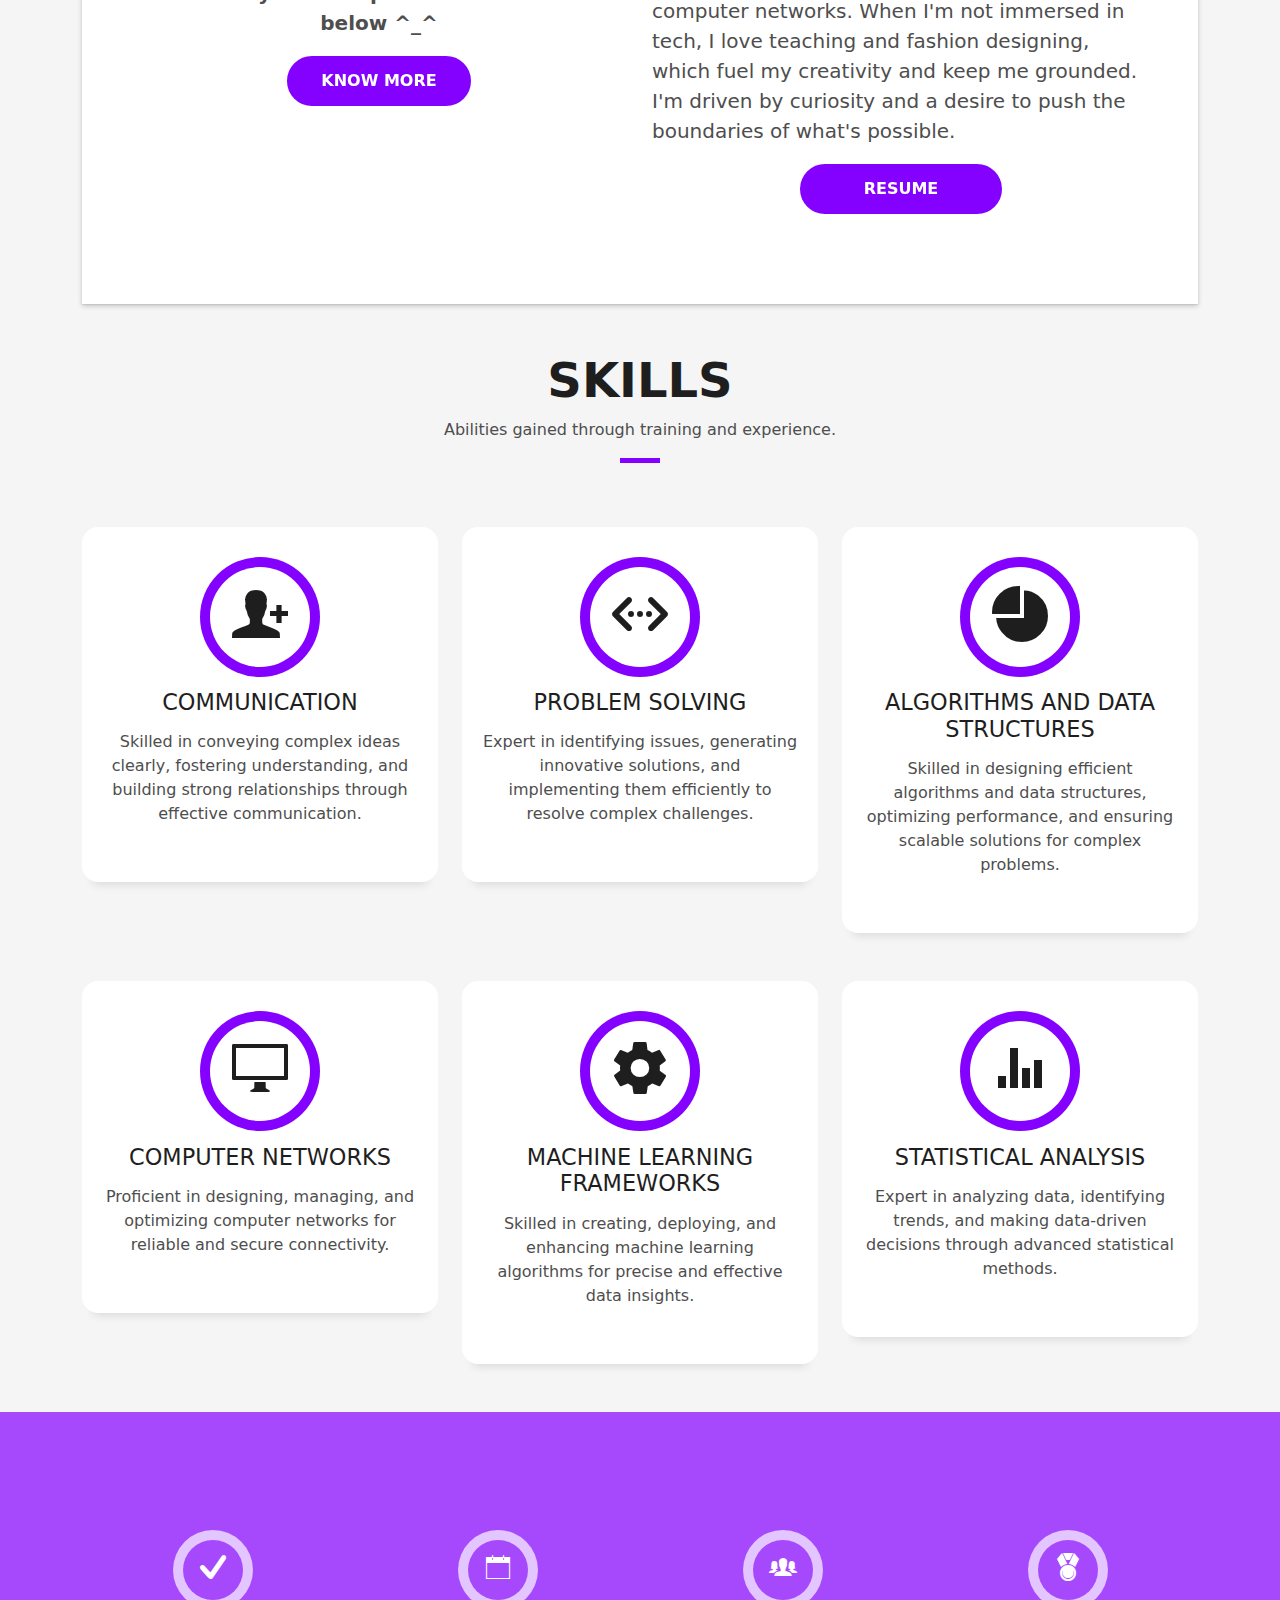
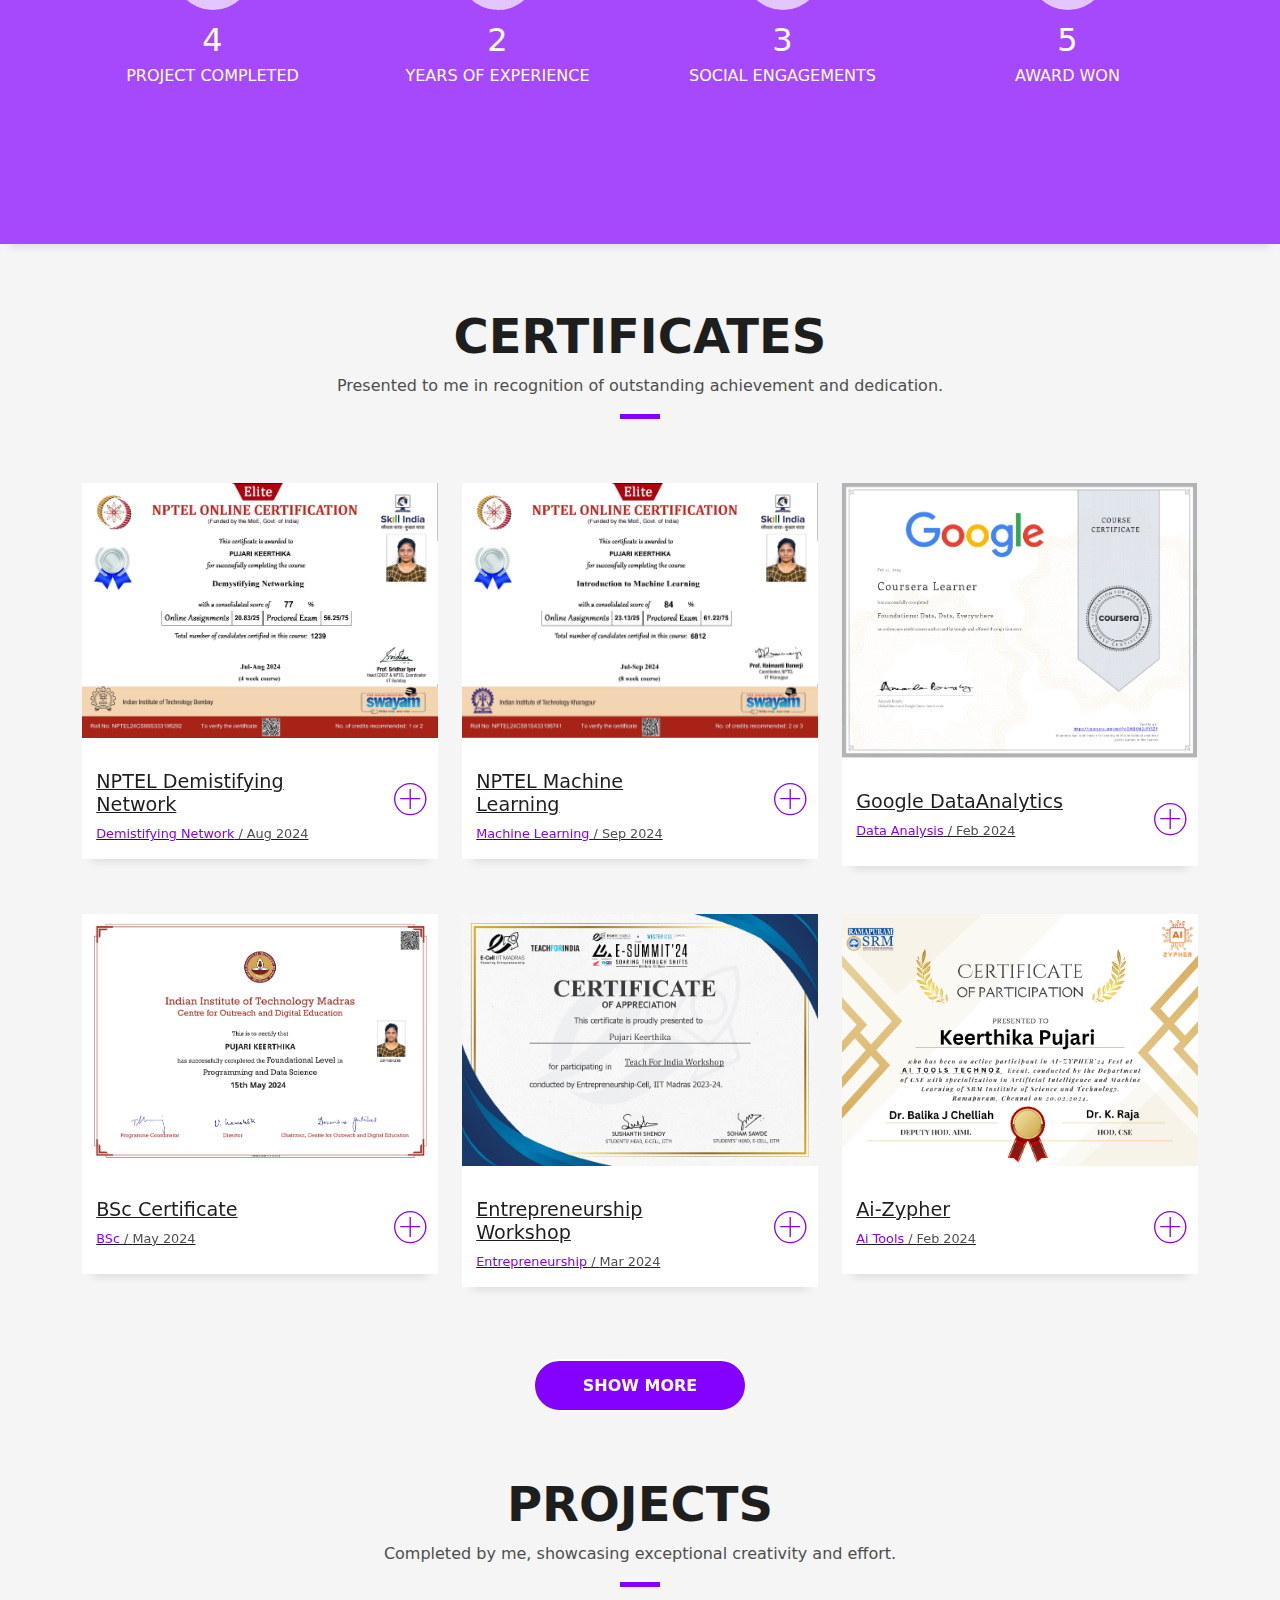
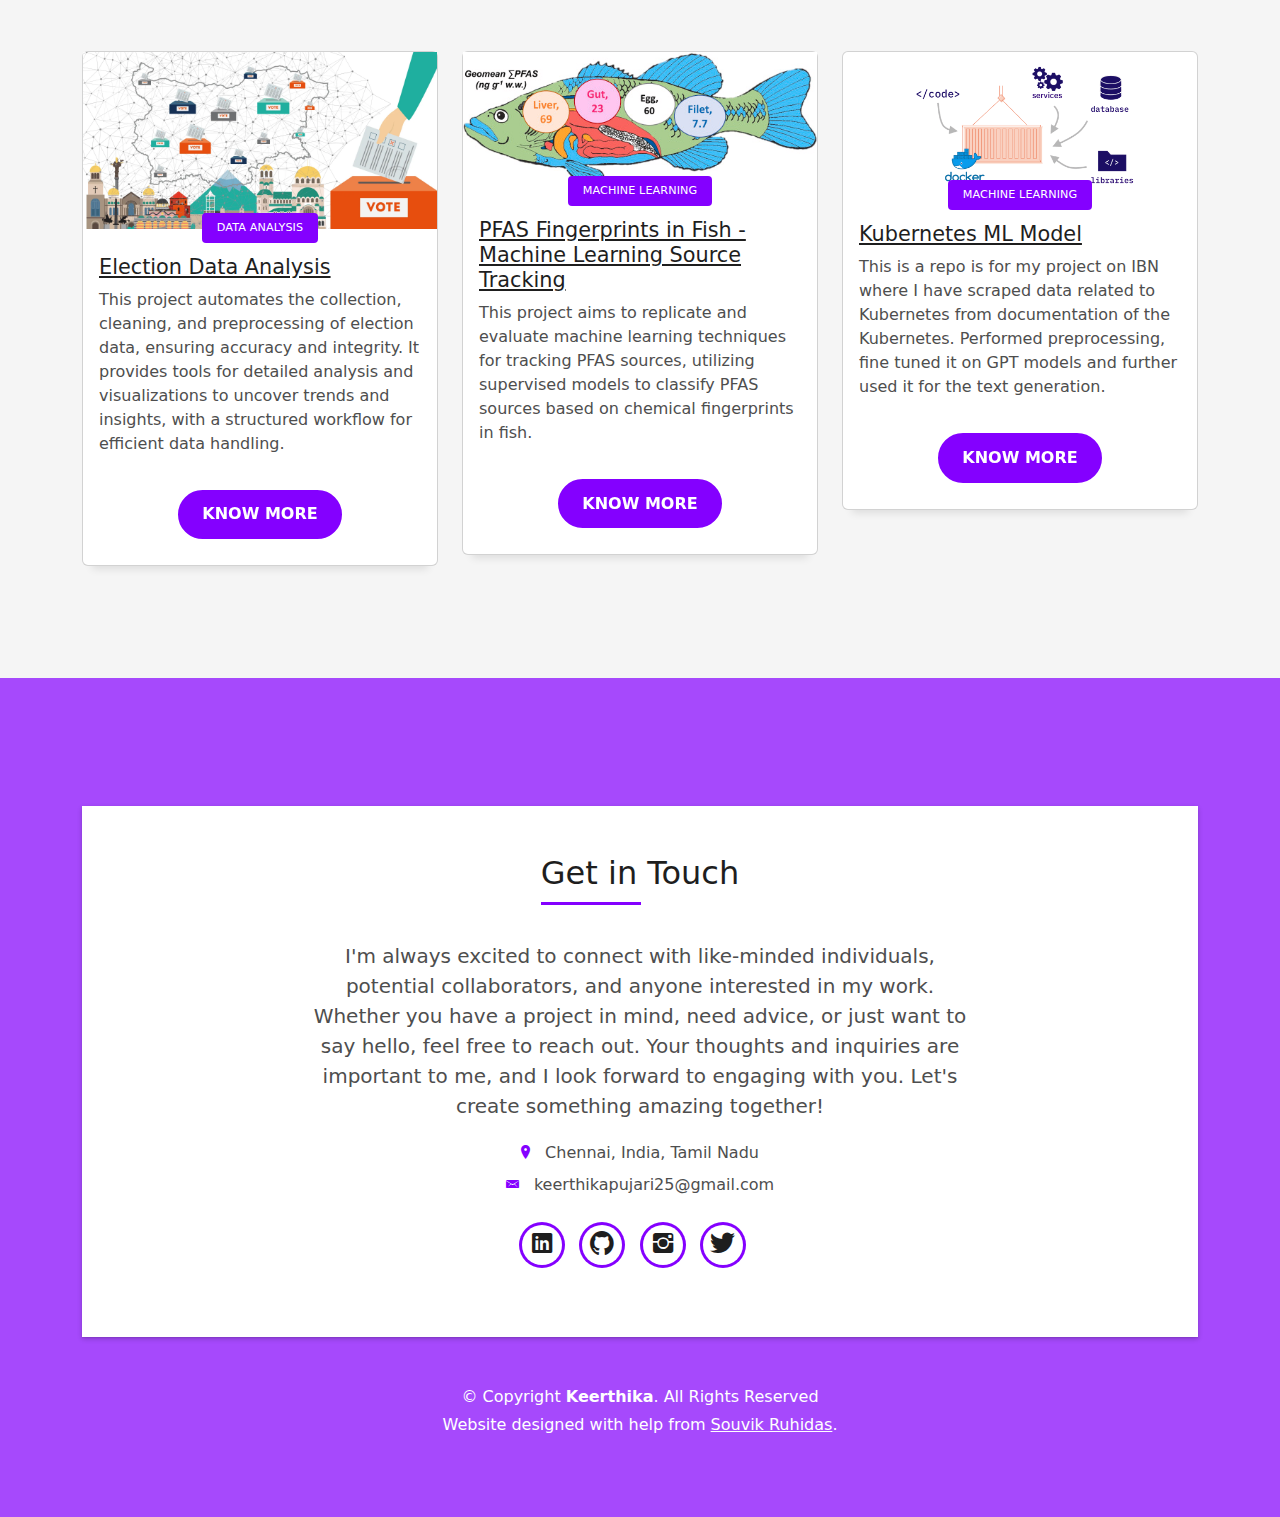
==== commit 8cb265ed: "Update index.html" ====
--- a/index.html
+++ b/index.html
@@ -164,7 +164,7 @@
                     which fuel my creativity and keep me grounded. I'm driven by curiosity and a desire to push the
                     boundaries of what's possible.
                   </p>
-                  <a href="assets/IITM_BS_Resume.pdf" target="_blank">
+                  <a href="https://github.com/keethu12345/Portfolio/blob/main/assets/IITM_BS_Resume.pdf" target="_blank">
                     <button class="btn-24">
                       <span class="text">Resume</span>
                       <span aria-hidden="" class="marquee">Download</span>
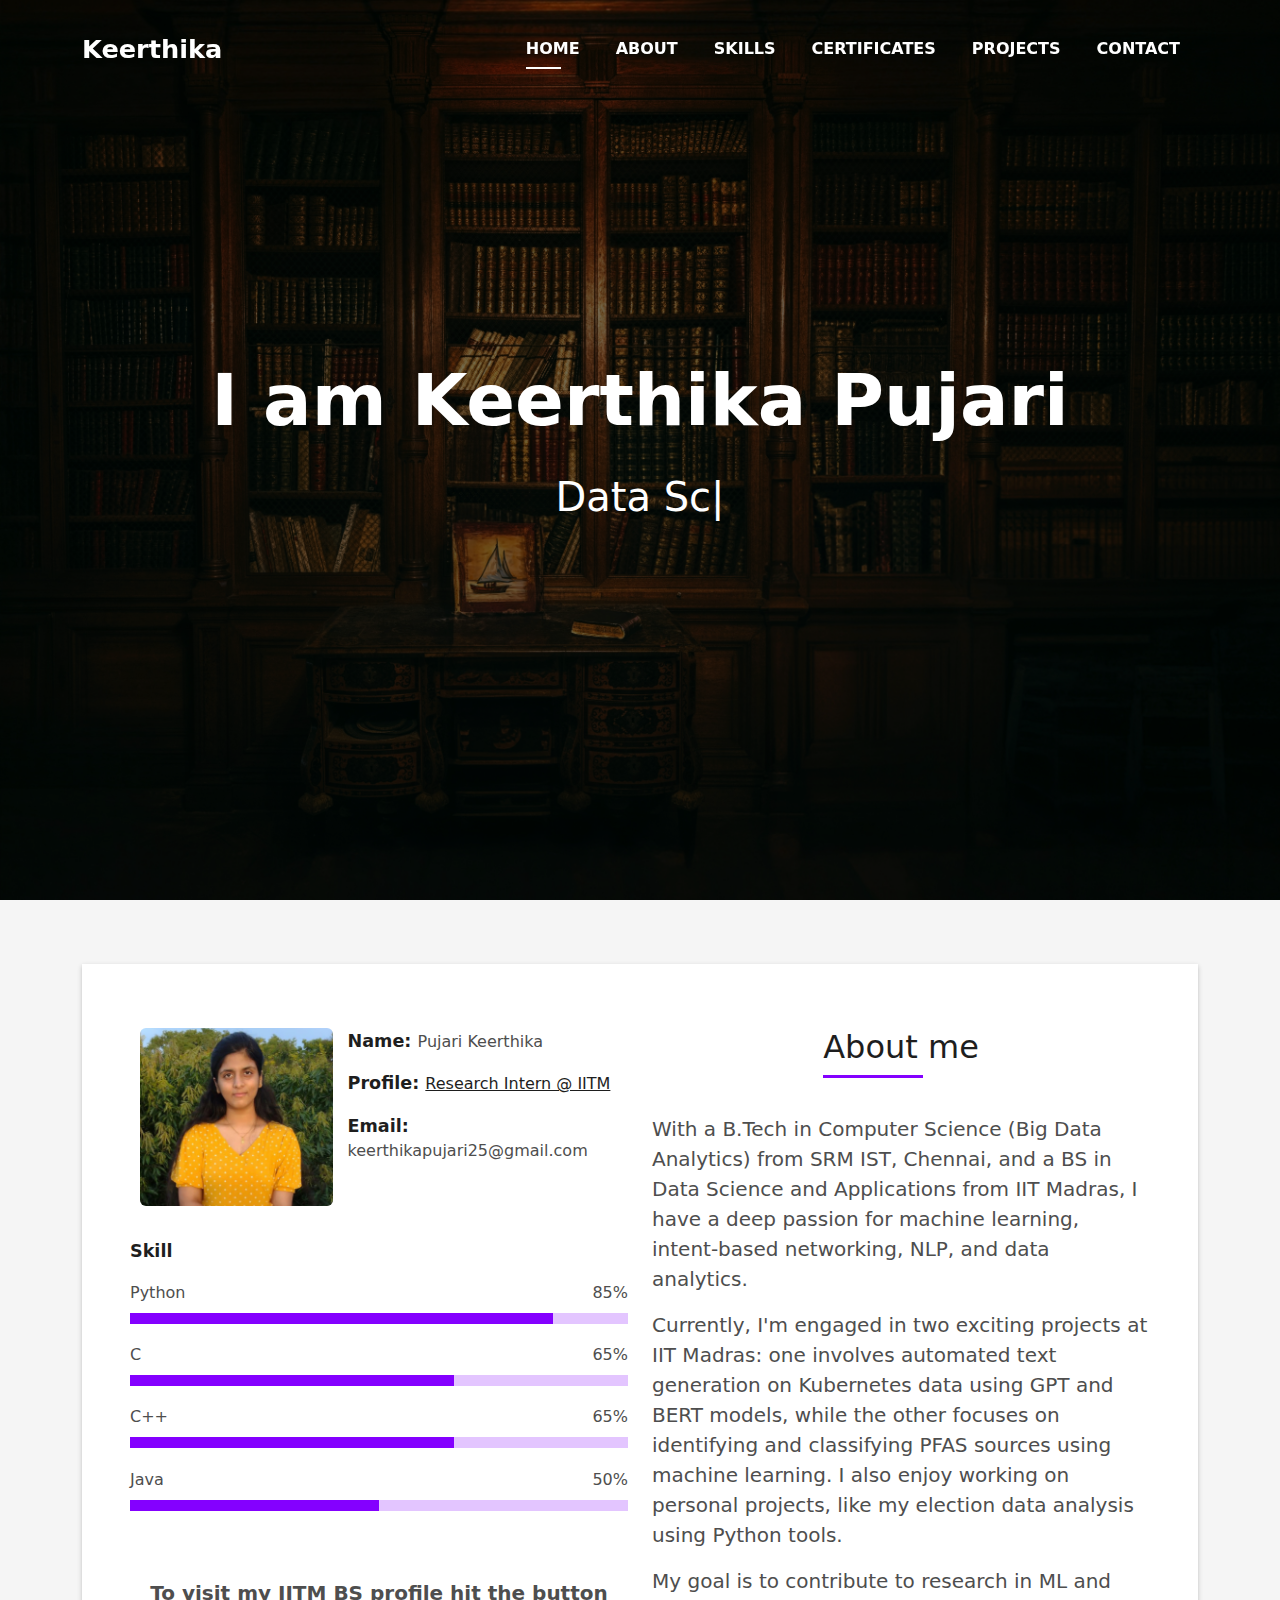
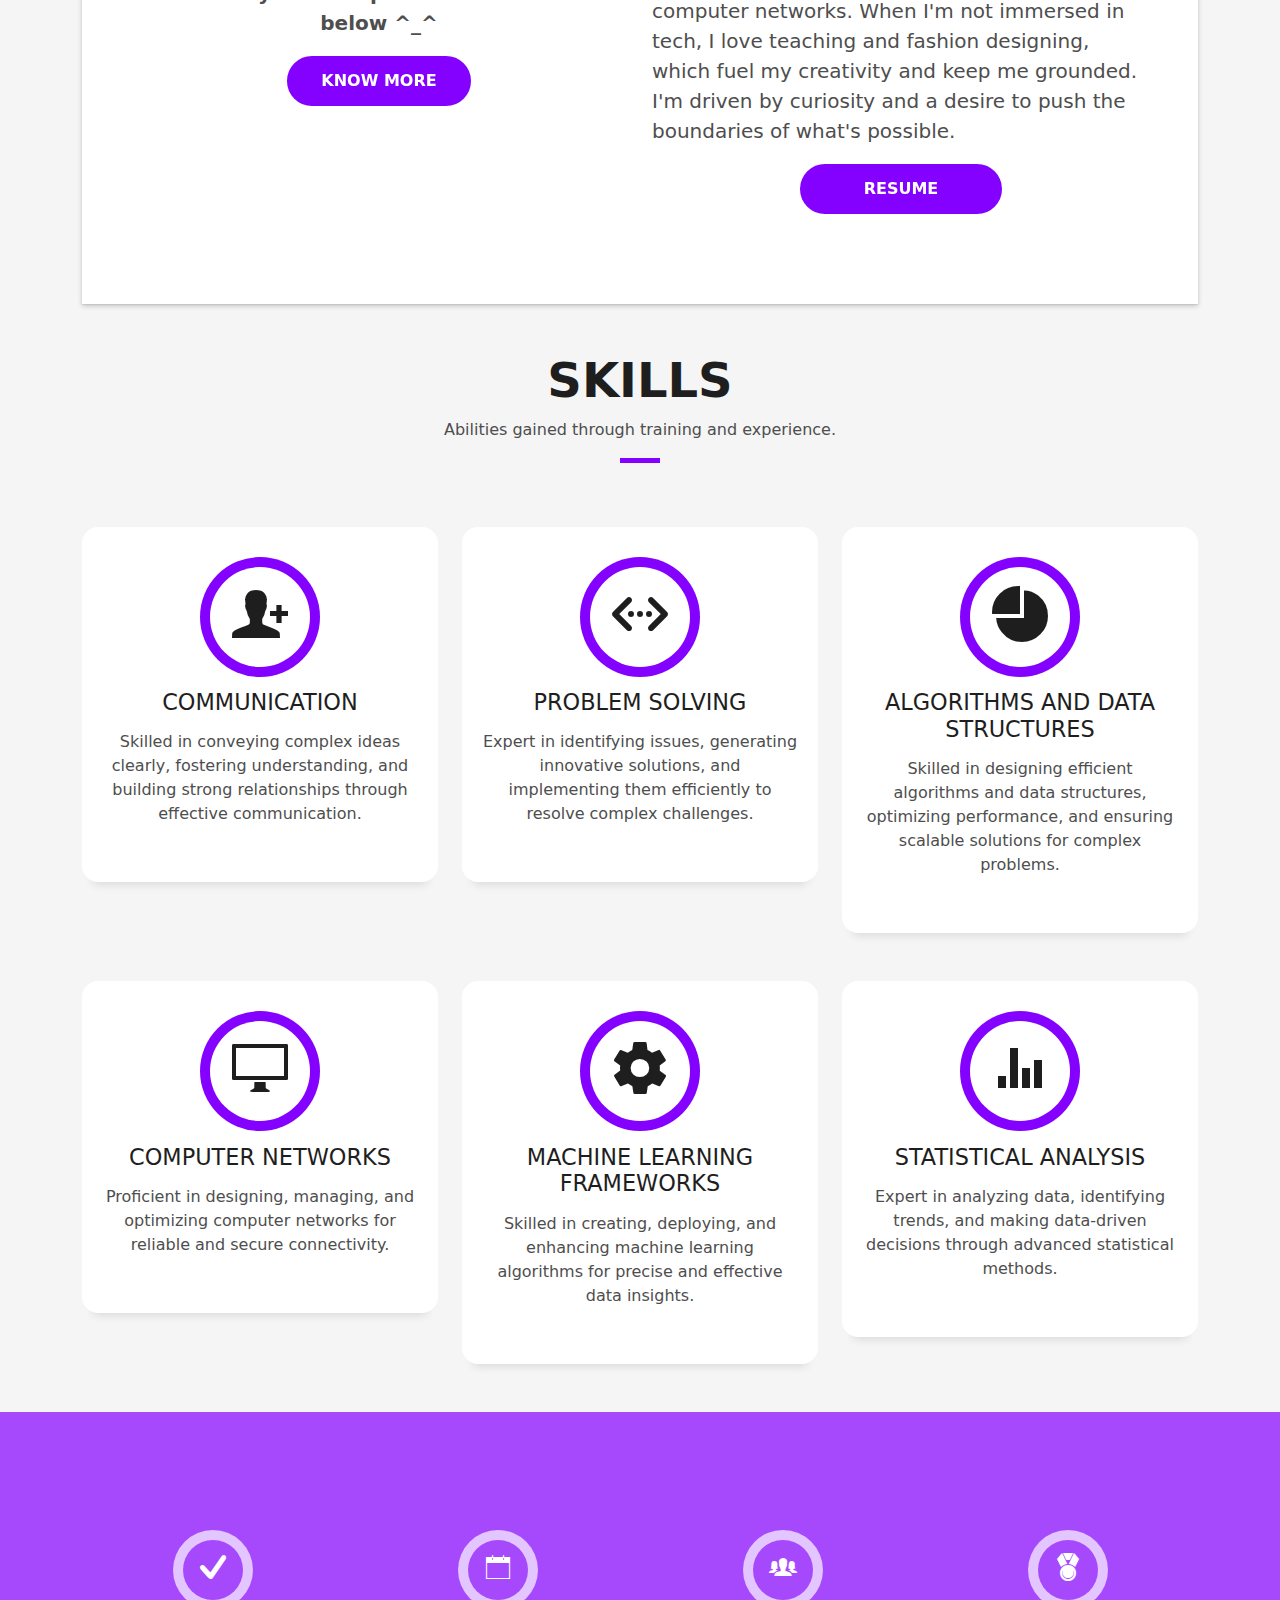
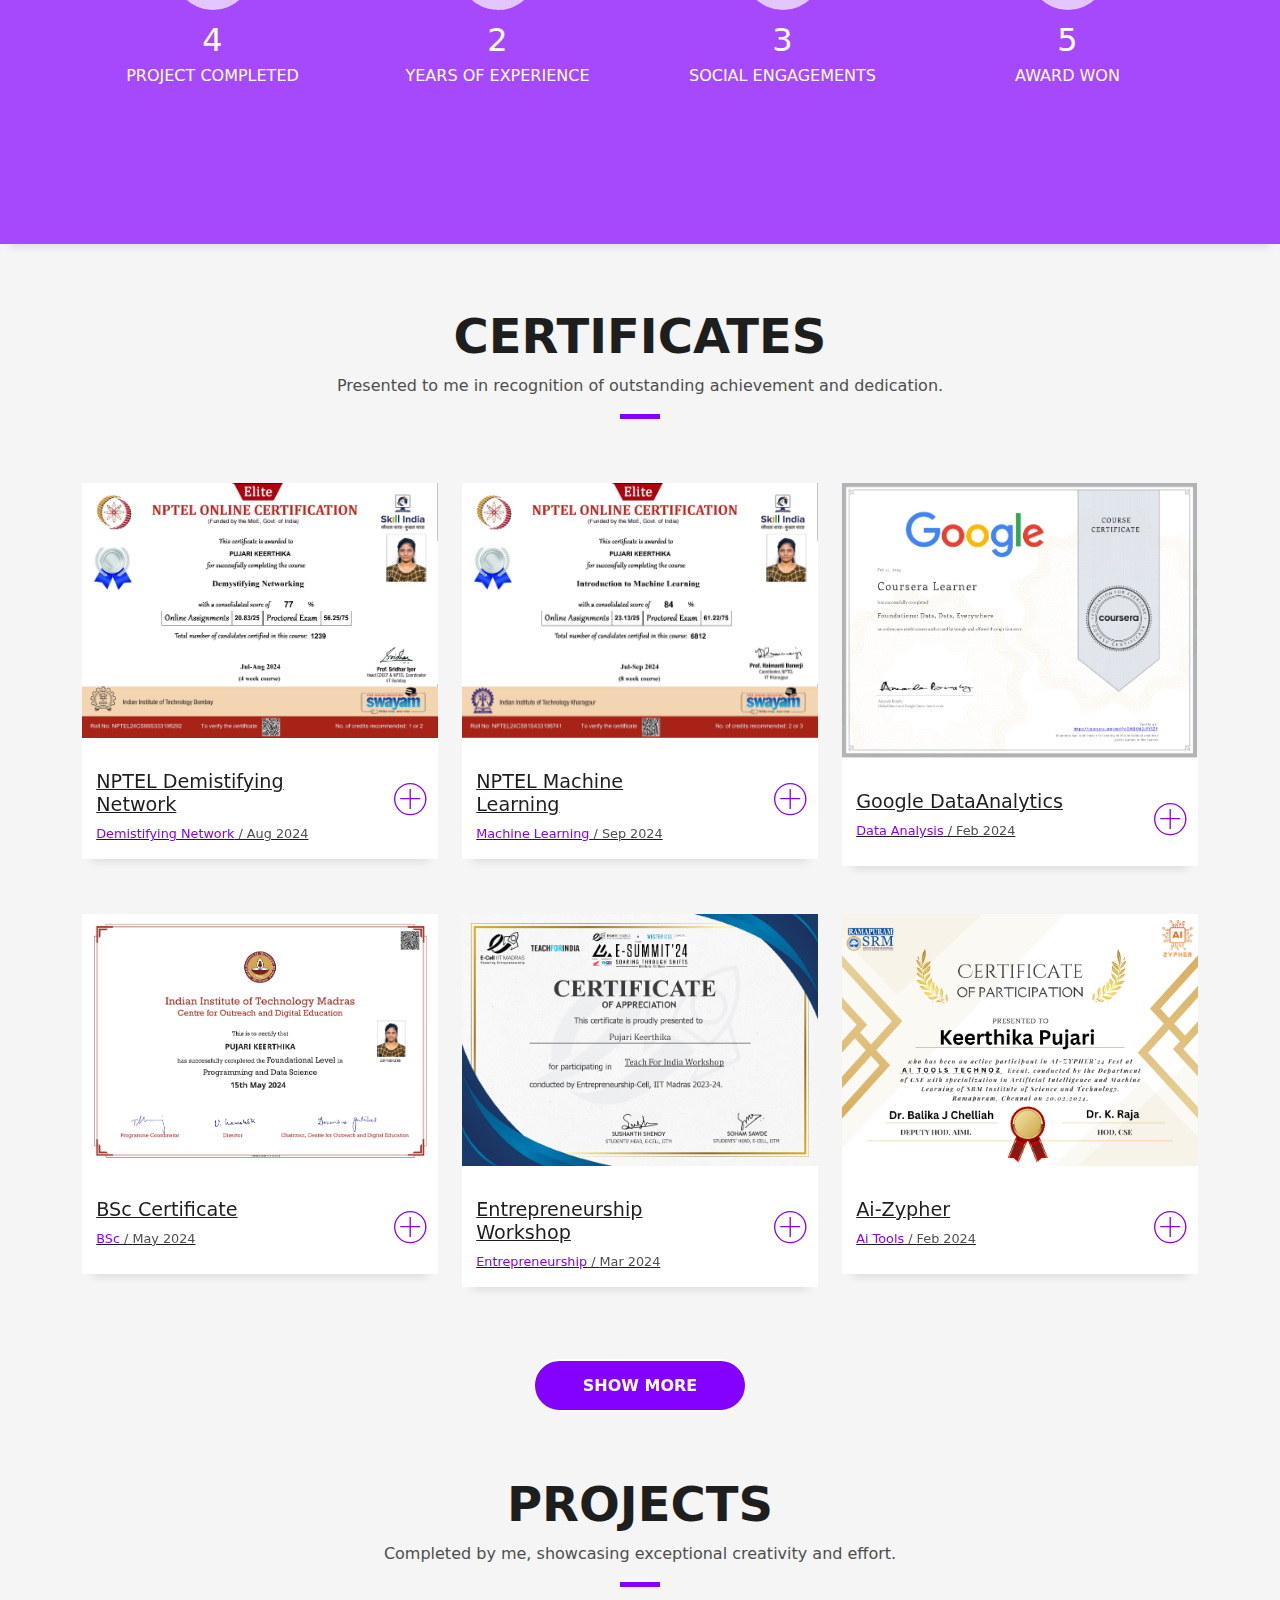
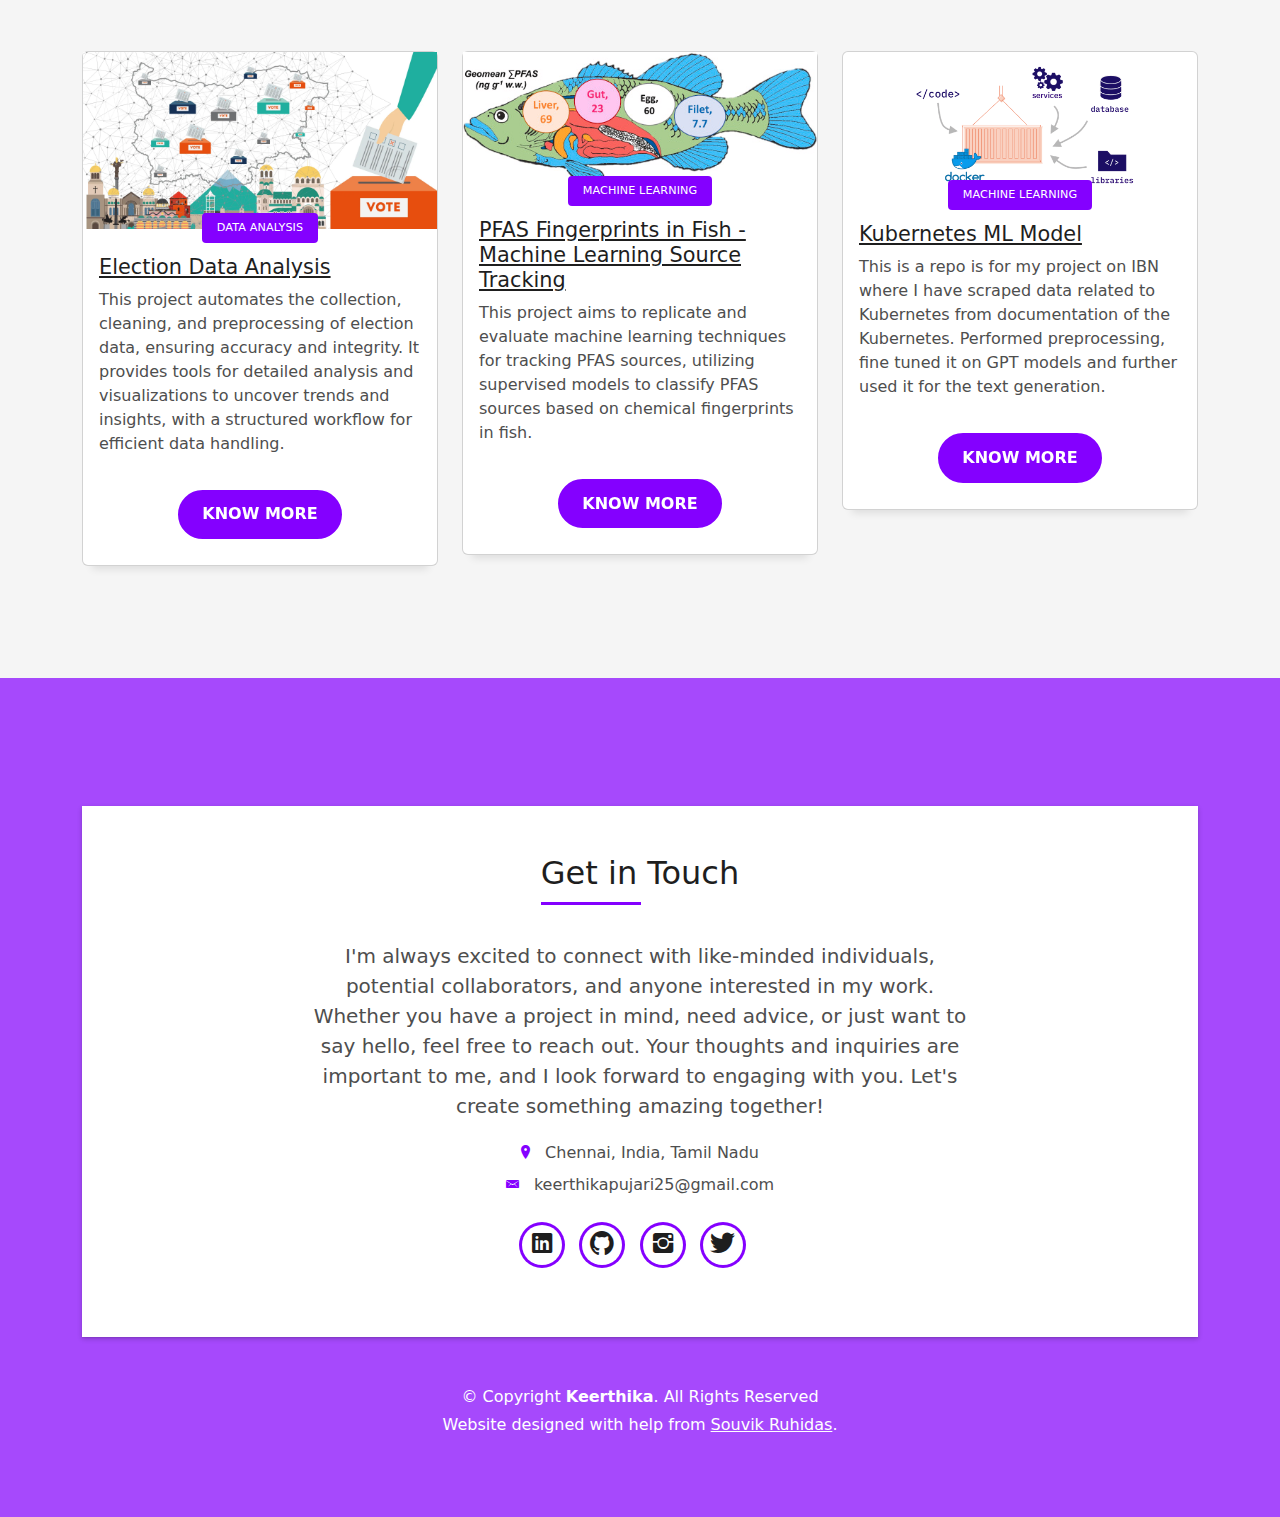
==== commit 56561b38: "Update index.html" ====
--- a/index.html
+++ b/index.html
@@ -164,7 +164,7 @@
                     which fuel my creativity and keep me grounded. I'm driven by curiosity and a desire to push the
                     boundaries of what's possible.
                   </p>
-                  <a href="https://github.com/keethu12345/Portfolio/blob/main/assets/IITM_BS_Resume.pdf" target="_blank">
+                  <a href="./assets/IITM_BS_Resume.pdf" target="_blank">
                     <button class="btn-24">
                       <span class="text">Resume</span>
                       <span aria-hidden="" class="marquee">Download</span>
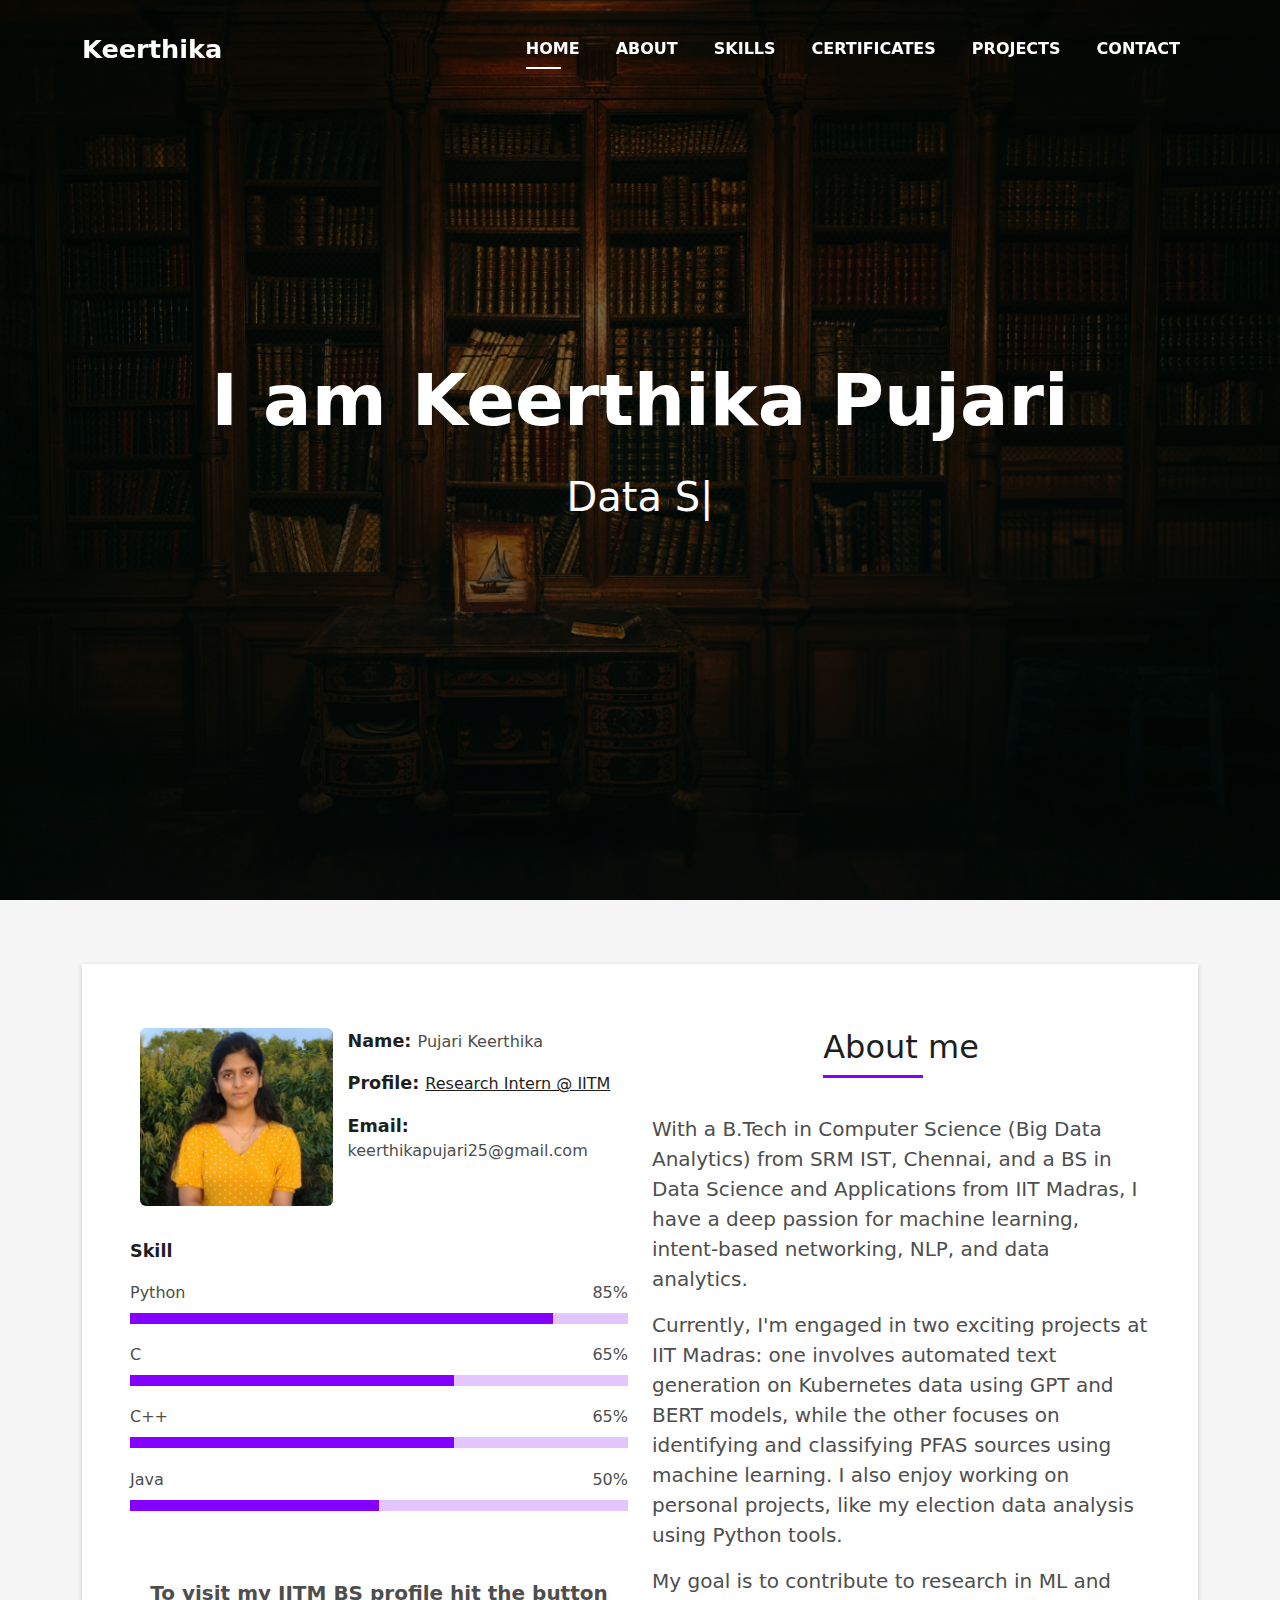
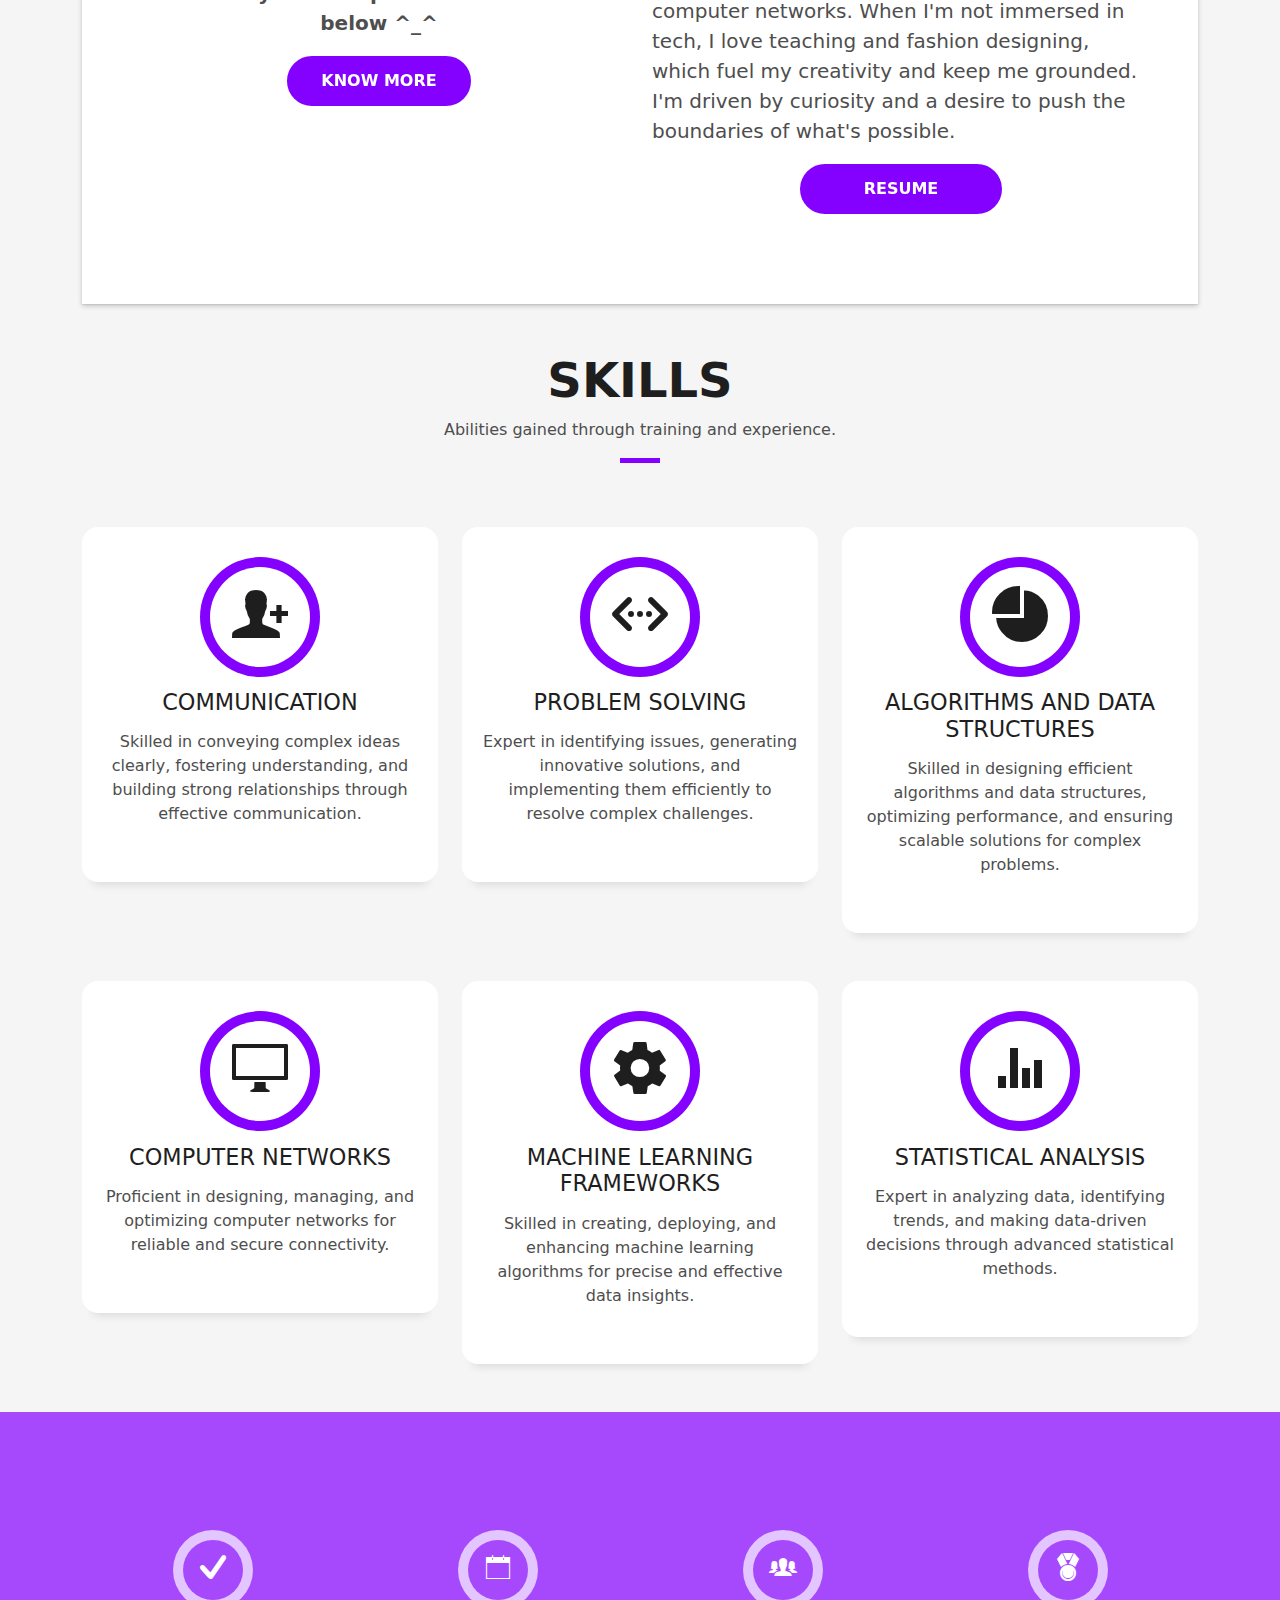
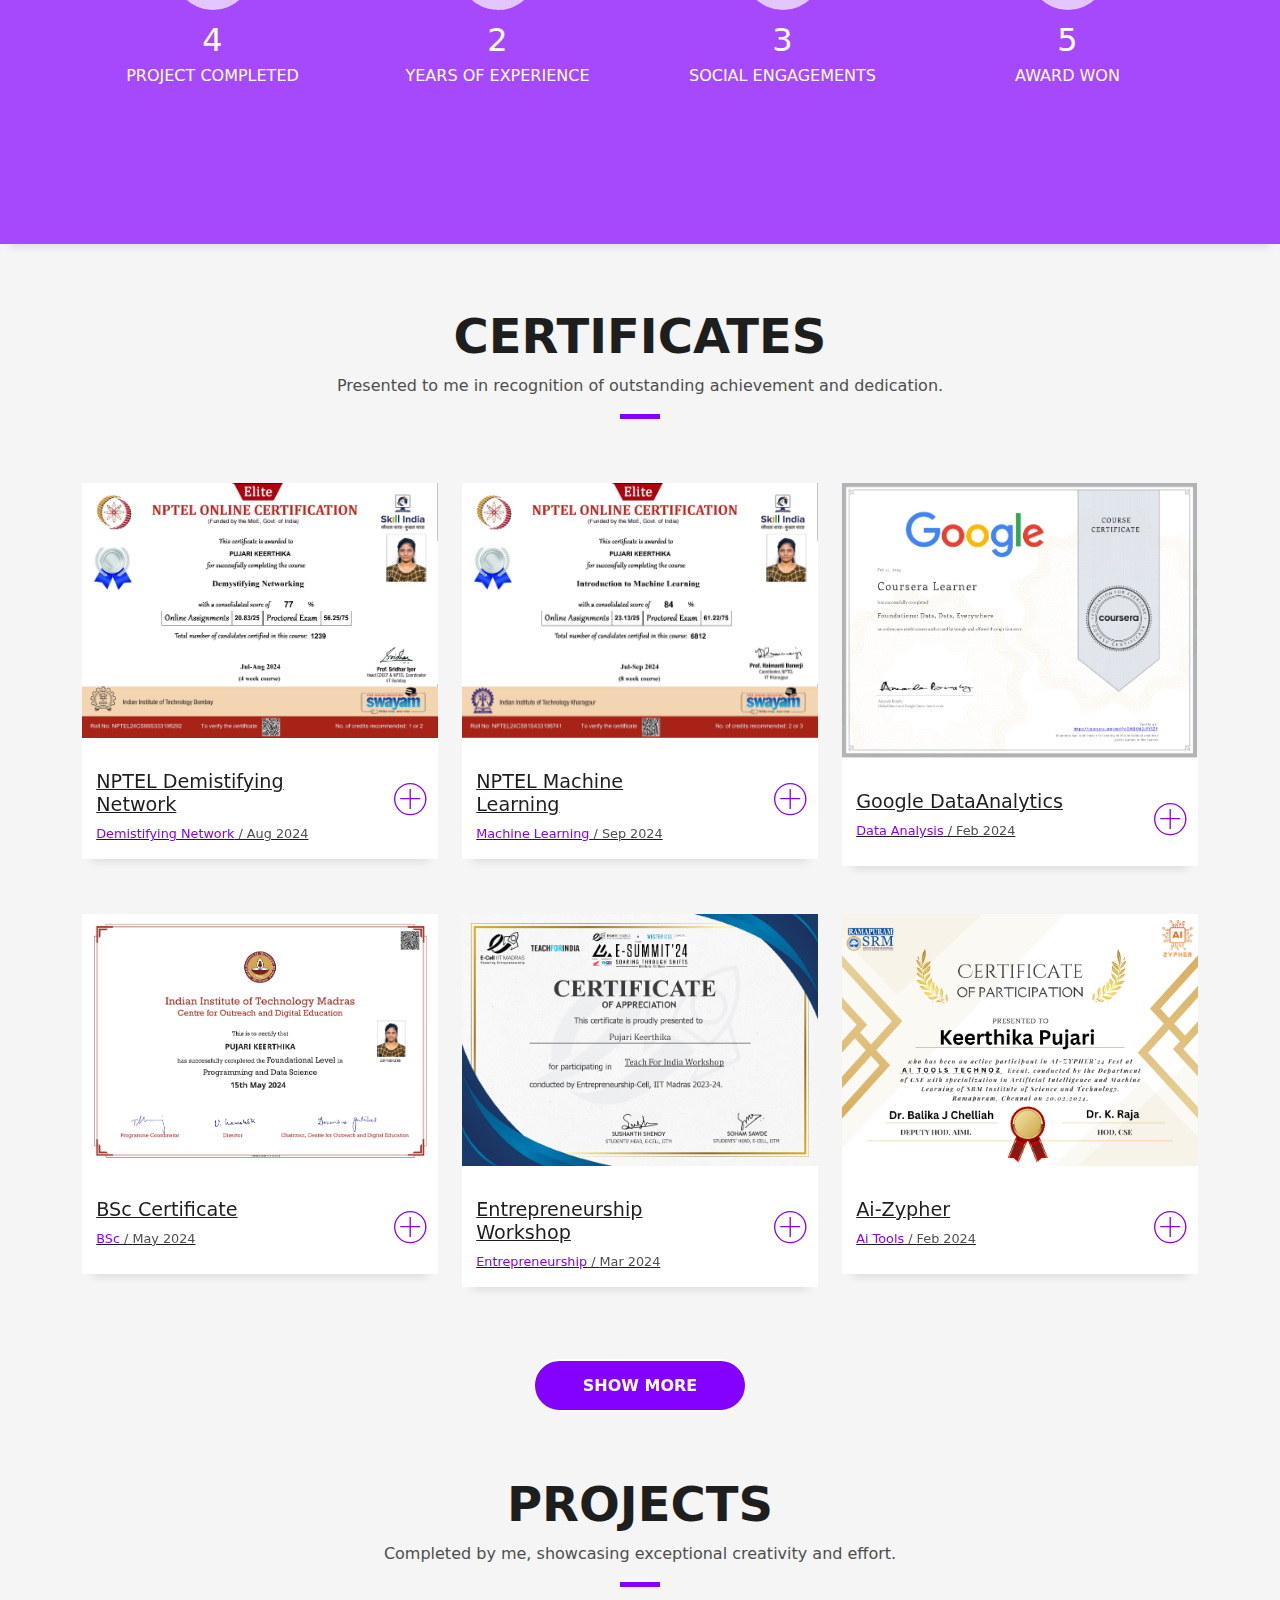
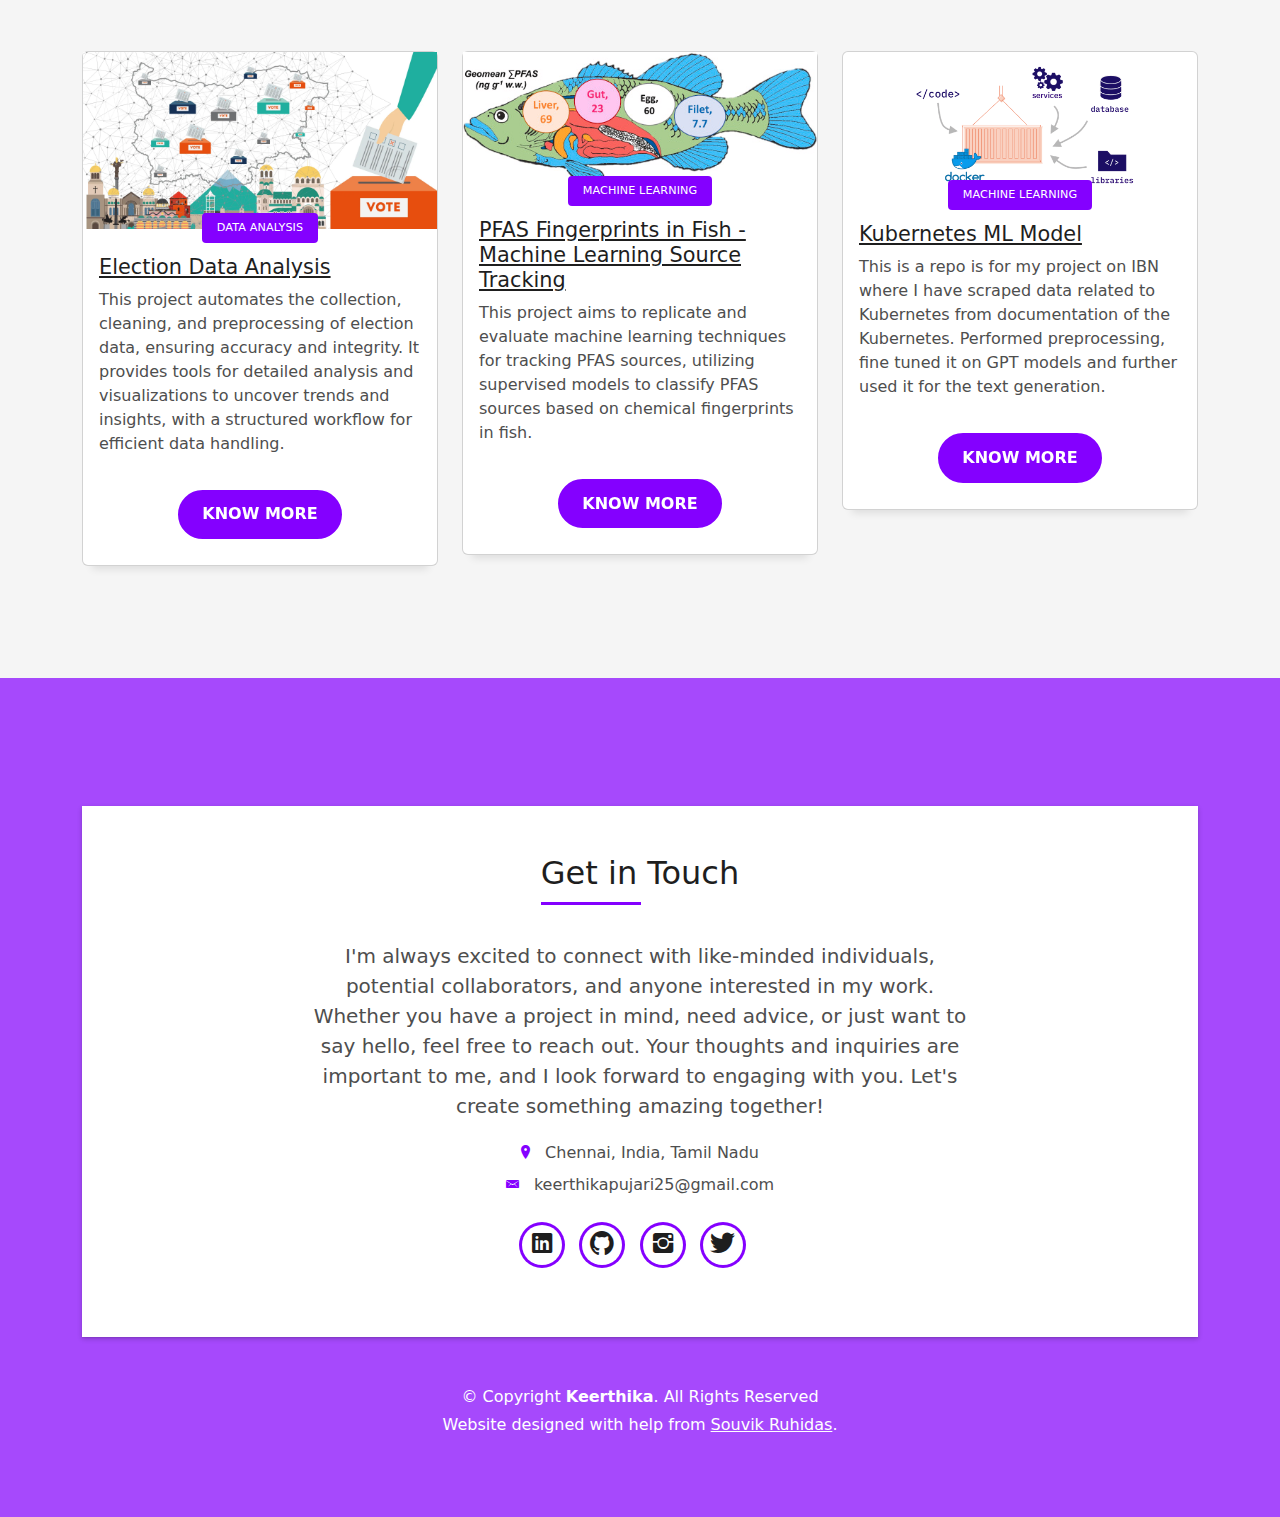
==== commit 20177c74: "Update index.html" ====
--- a/index.html
+++ b/index.html
@@ -164,7 +164,7 @@
                     which fuel my creativity and keep me grounded. I'm driven by curiosity and a desire to push the
                     boundaries of what's possible.
                   </p>
-                  <a href="./assets/IITM_BS_Resume.pdf" target="_blank">
+                  <a href="/.assets/IITM_BS_Resume.pdf" target="_blank">
                     <button class="btn-24">
                       <span class="text">Resume</span>
                       <span aria-hidden="" class="marquee">Download</span>
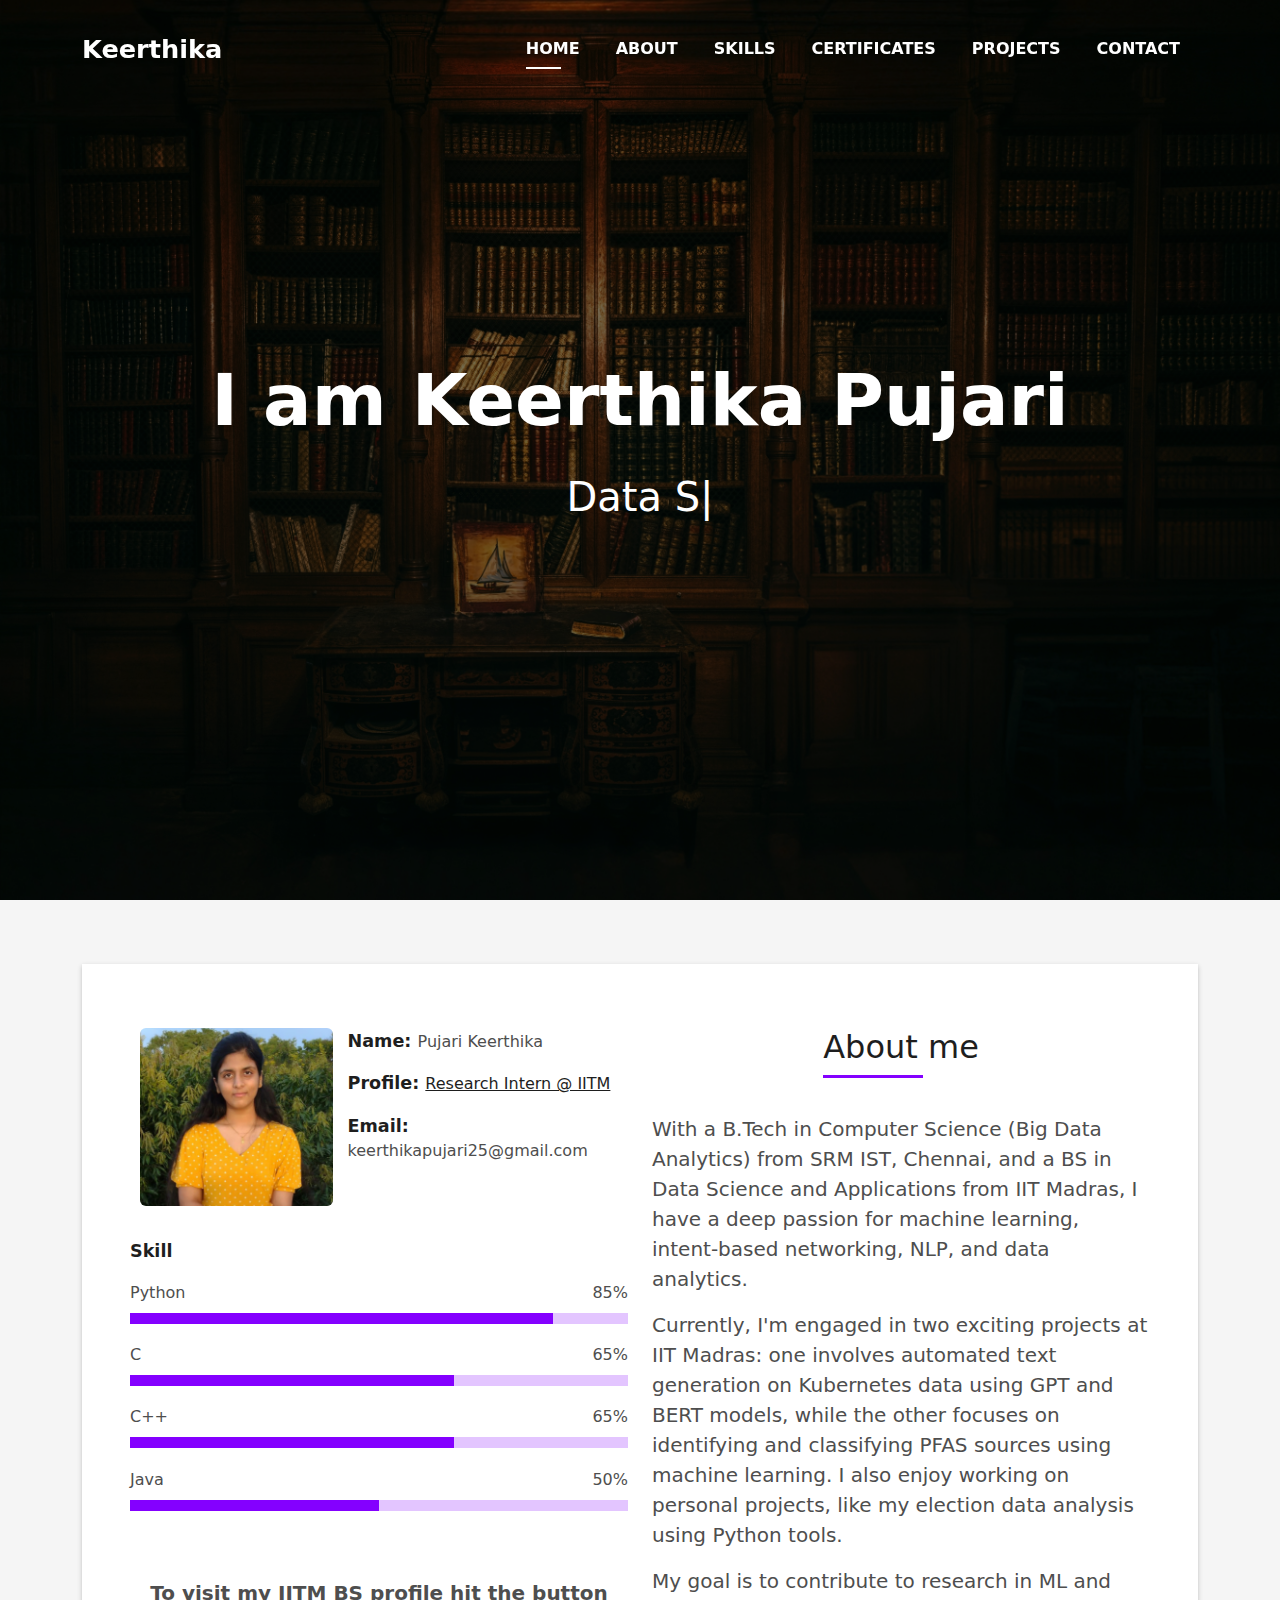
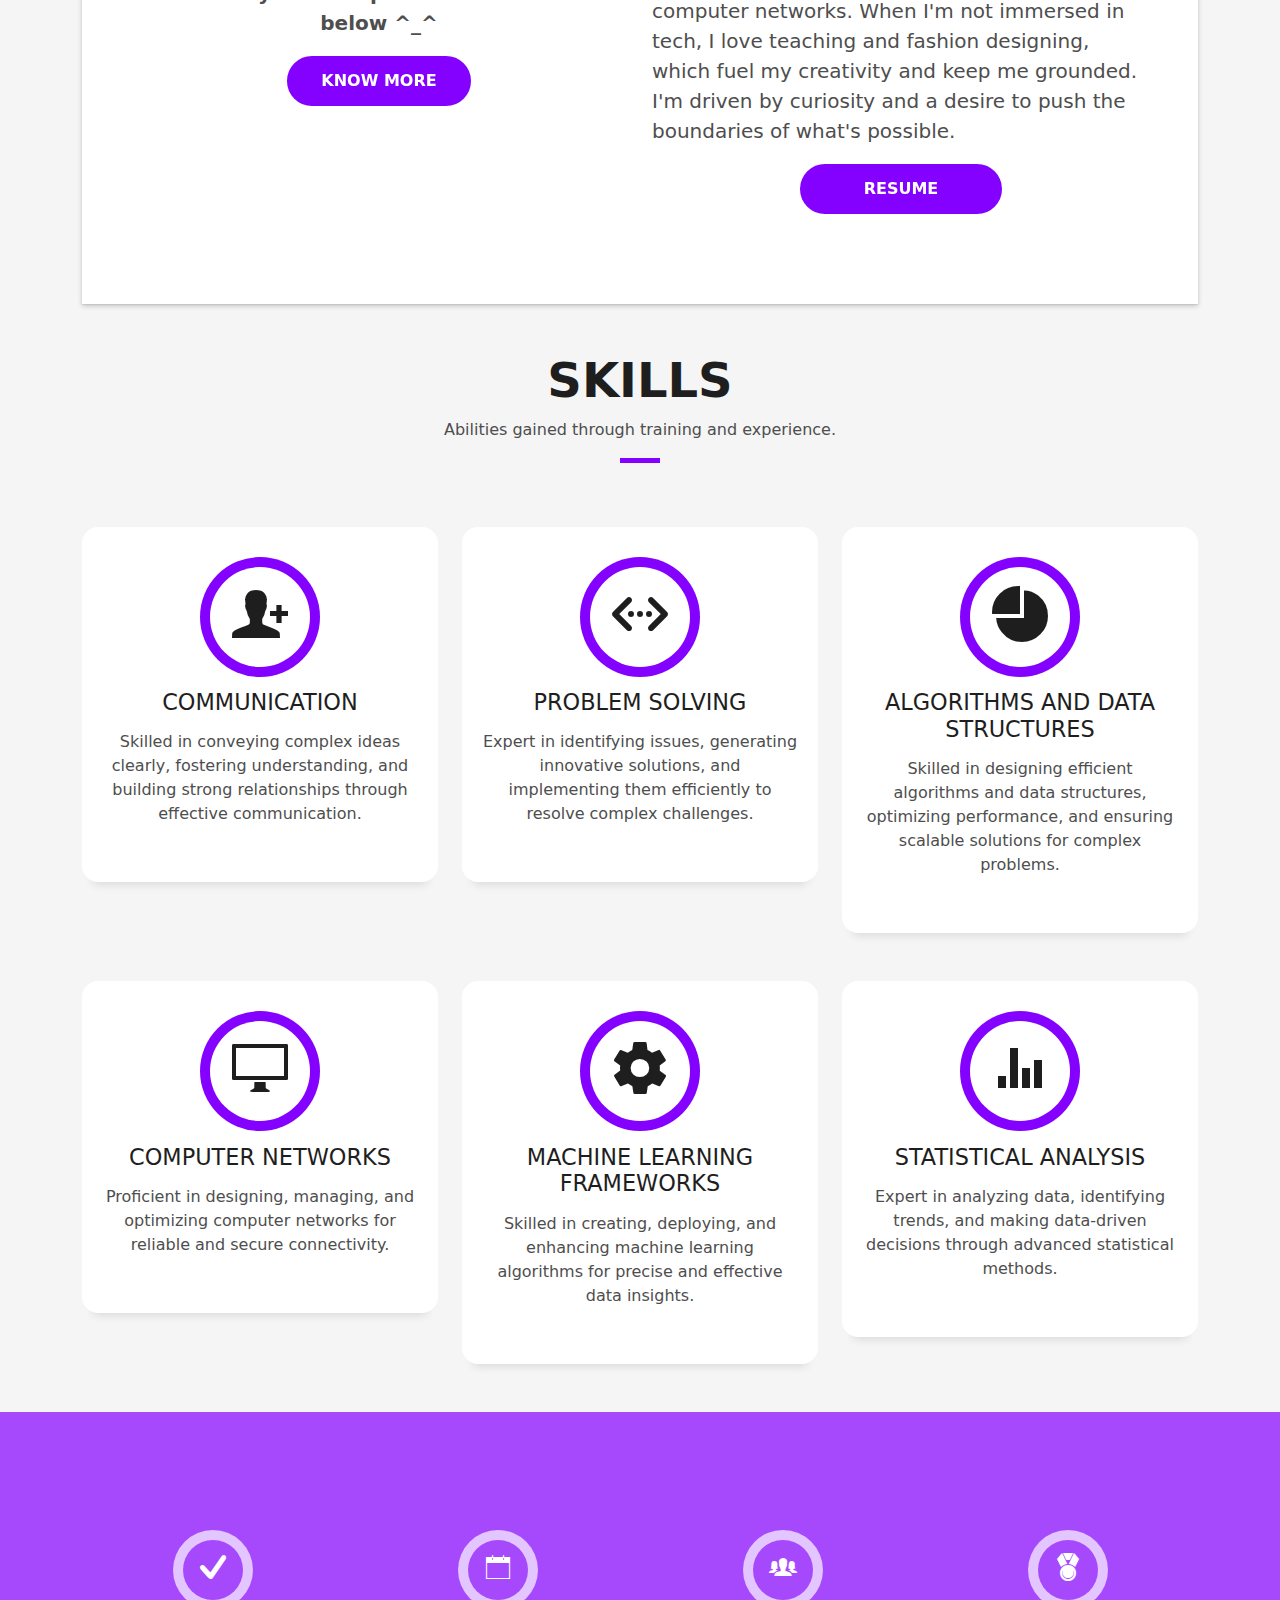
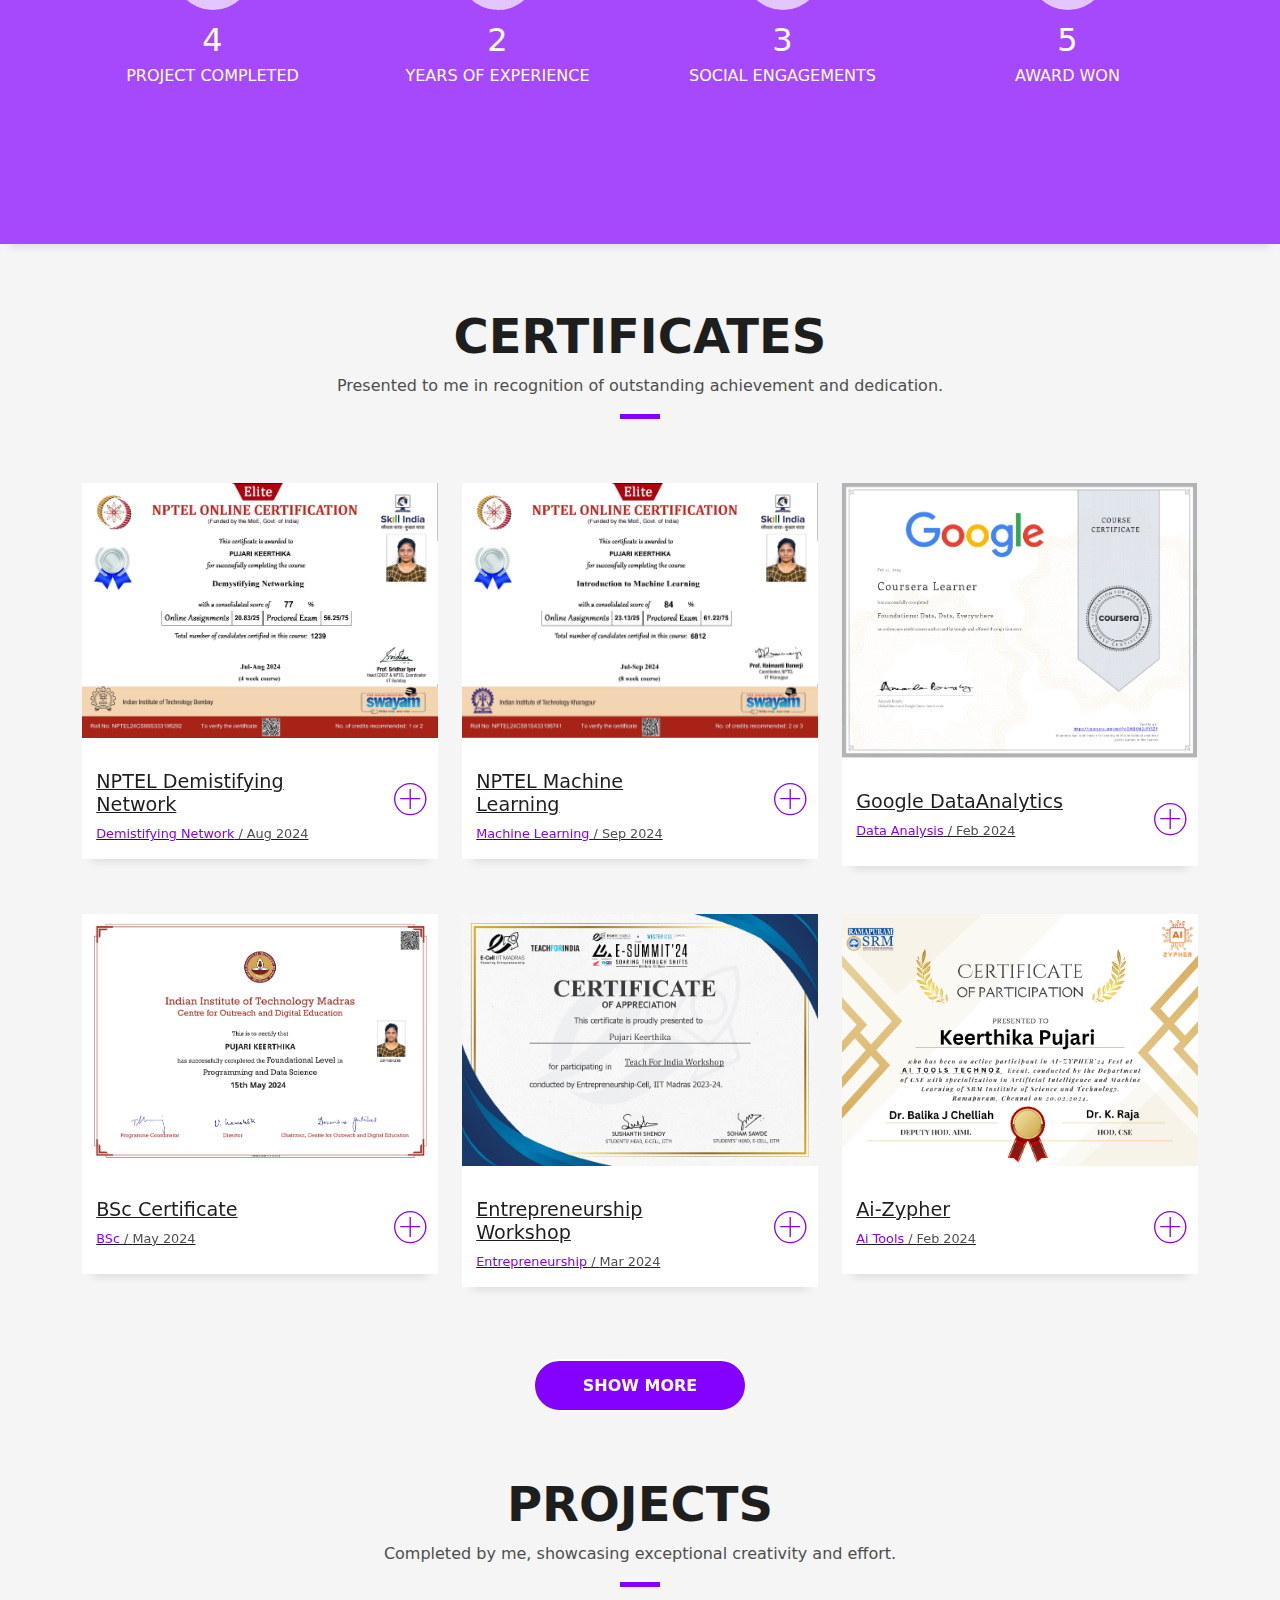
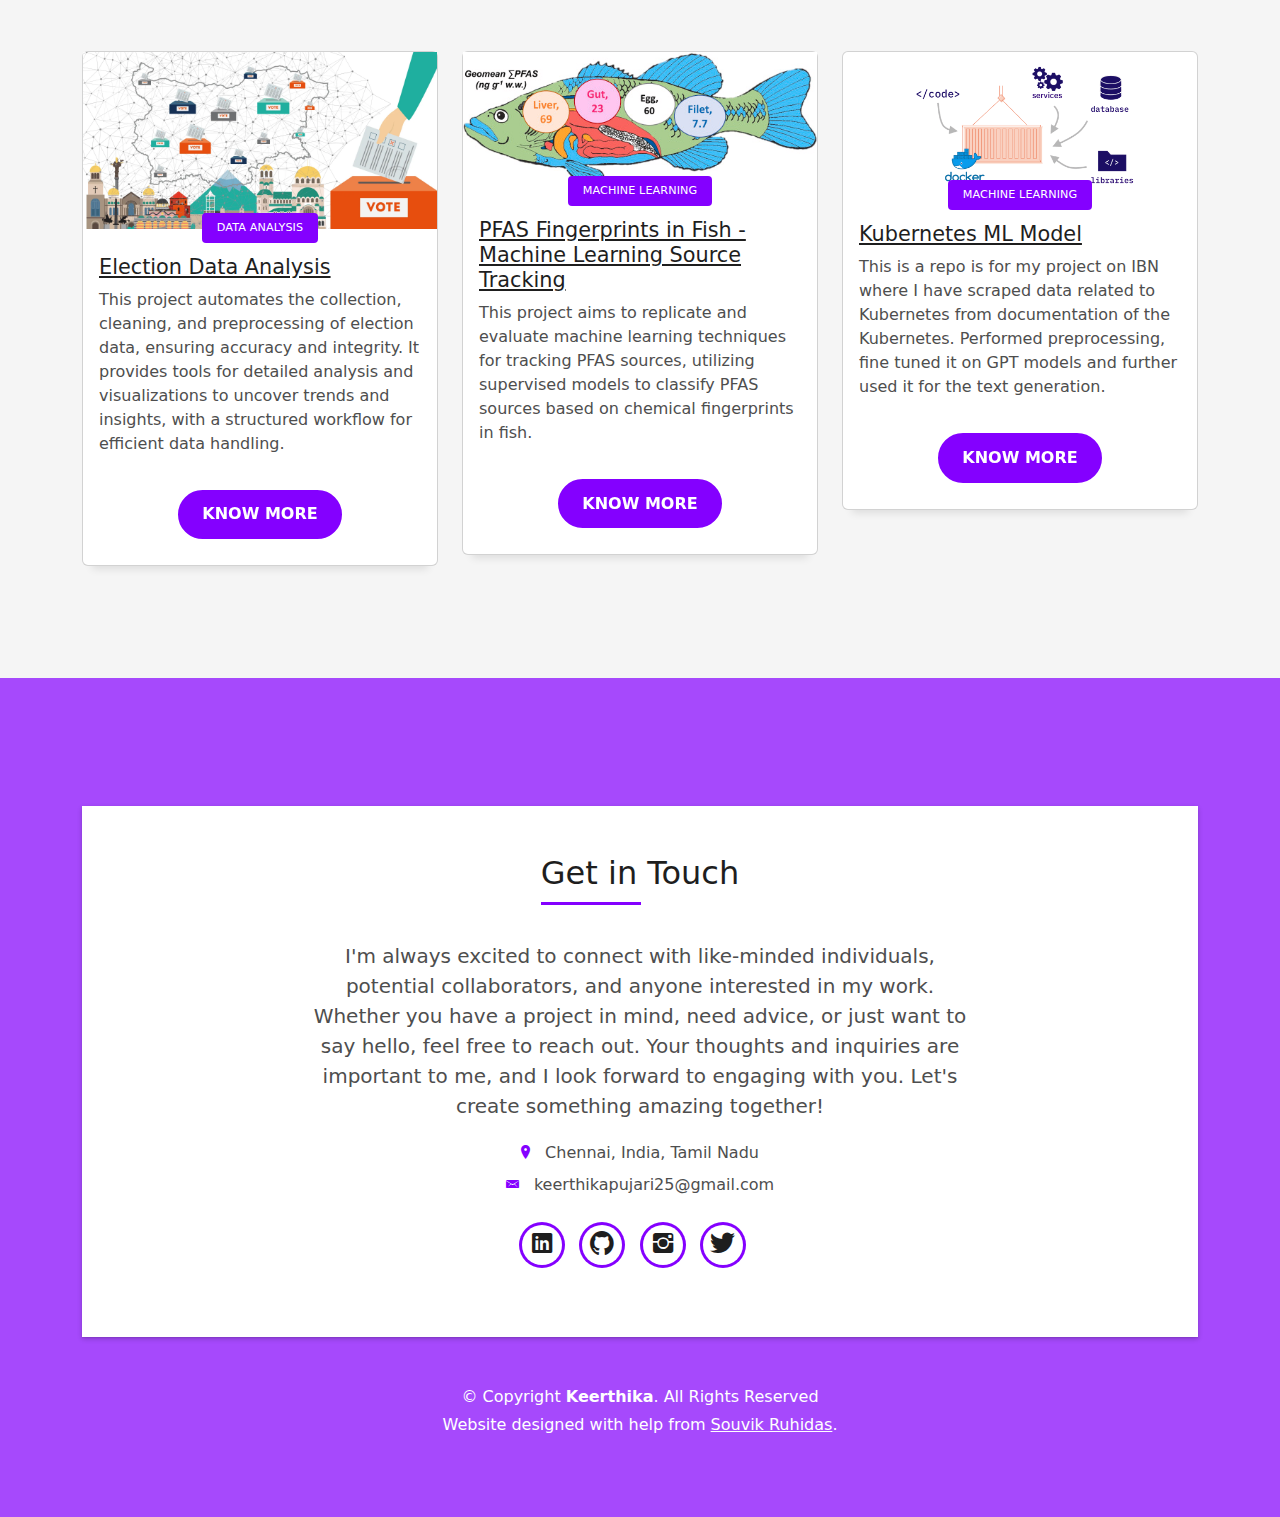
==== commit 37cc051a: "Update index.html" ====
--- a/index.html
+++ b/index.html
@@ -164,7 +164,7 @@
                     which fuel my creativity and keep me grounded. I'm driven by curiosity and a desire to push the
                     boundaries of what's possible.
                   </p>
-                  <a href="/.assets/IITM_BS_Resume.pdf" target="_blank">
+                  <a href="./assets/IITM_BS_Resume.pdf" target="_blank">
                     <button class="btn-24">
                       <span class="text">Resume</span>
                       <span aria-hidden="" class="marquee">Download</span>
